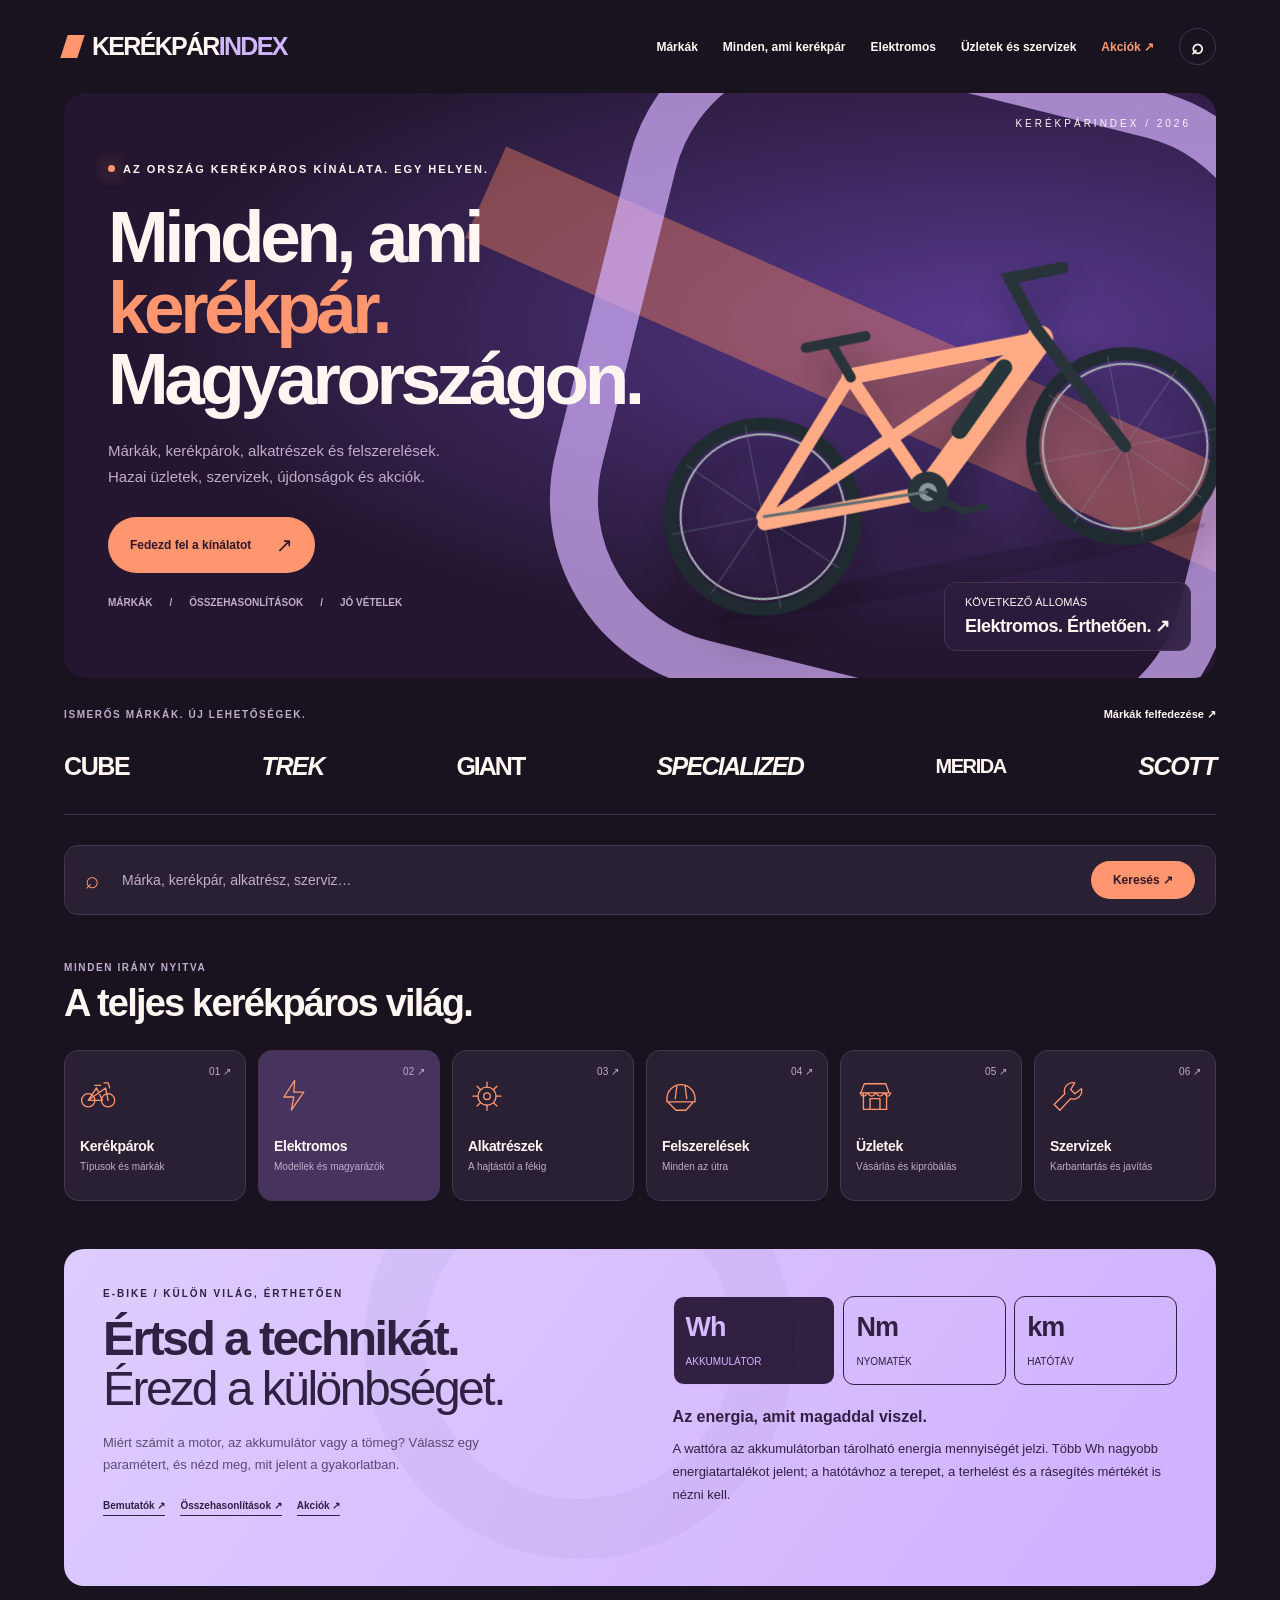
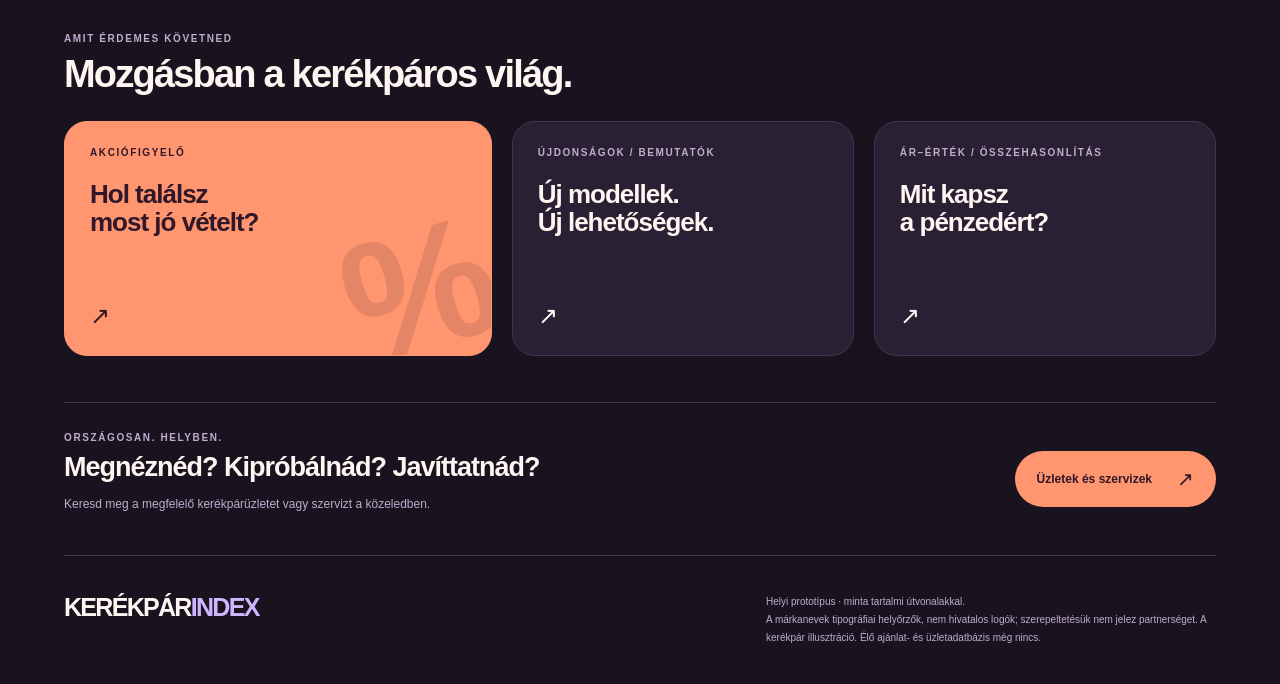
==== index.html @ 32356518 "Initial KERÉKPÁRINDEX C · ORBIT static site for Vercel deploy. Includes homepage integration, ORBIT " ====
<!doctype html>
<html lang="hu">
  <head>
    <meta charset="utf-8" />
    <meta name="viewport" content="width=device-width,initial-scale=1" />
    <meta name="robots" content="noindex,nofollow" />
    <title>KERÉKPÁRINDEX</title>
    <link rel="stylesheet" href="css/main.css" />
  </head>
  <body>
    <div class="wrap">
      <header class="head">
        <a class="logo" href="#"><i></i>KERÉKPÁR<span>INDEX</span></a>
        <div class="nav-scroll">
          <nav aria-label="Fő navigáció">
            <a href="#markak">Márkák</a>
            <a href="#felfedezes">Minden, ami kerékpár</a>
            <a href="#elektromos">Elektromos</a>
            <a href="#helyek">Üzletek és szervizek</a>
            <a class="nav-deal" href="#aktualis">Akciók ↗</a>
            <button
              class="search-icon"
              type="button"
              aria-label="Keresőhöz ugrás"
            >
              ⌕
            </button>
          </nav>
        </div>
      </header>

      <main>
        <section class="hero">
          <div class="hero-content">
            <div class="overline">
              <span class="dot"></span>Az ország kerékpáros kínálata. Egy helyen.
            </div>
            <h1>
              Minden, ami<br /><span>kerékpár.</span><br />Magyarországon.
            </h1>
            <p>
              Márkák, kerékpárok, alkatrészek és felszerelések.<br />
              Hazai üzletek, szervizek, újdonságok és akciók.
            </p>
            <a class="cta" href="#felfedezes">Fedezd fel a kínálatot <b>↗</b></a>
            <div class="hero-bottom">
              <span>MÁRKÁK</span><span> / </span><span>ÖSSZEHASONLÍTÁSOK</span
              ><span> / </span><span>JÓ VÉTELEK</span>
            </div>
          </div>
          <div class="hero-art">
            <svg
              viewBox="0 0 680 370"
              role="img"
              aria-label="Elektromos kerékpár illusztráció"
            >
              <ellipse
                cx="338"
                cy="329"
                rx="245"
                ry="13"
                fill="#000"
                opacity=".13"
              />
              <g fill="none" stroke="#202b31">
                <circle cx="157" cy="238" r="91" stroke-width="13" />
                <circle cx="520" cy="238" r="91" stroke-width="13" />
                <circle
                  cx="157"
                  cy="238"
                  r="81"
                  stroke="#a6b1b3"
                  stroke-width="2"
                />
                <circle
                  cx="520"
                  cy="238"
                  r="81"
                  stroke="#a6b1b3"
                  stroke-width="2"
                />
              </g>
              <g stroke="#809194" opacity=".4" stroke-width="1">
                <path d="M66 238h182M157 147v182M93 174l128 128M93 302l128-128M429 238h182M520 147v182M456 174l128 128M456 302l128-128" />
              </g>
              <g
                fill="none"
                stroke="#ffab86"
                stroke-linejoin="round"
                stroke-linecap="round"
              >
                <path
                  d="M157 238l110-119 54 126H157l301-127-137 127"
                  stroke-width="13"
                />
                <path d="M267 119h191" stroke-width="16" />
                <path d="M458 118l-137 127" stroke-width="26" />
              </g>
              <path
                d="M520 238l-63-129-17-55h53"
                stroke="#283439"
                stroke-width="12"
                fill="none"
                stroke-linecap="round"
              />
              <path
                d="M268 120l-13-37m-25 0h60"
                stroke="#283439"
                stroke-width="10"
                stroke-linecap="round"
              />
              <circle cx="321" cy="245" r="20" fill="#283439" />
              <circle cx="321" cy="245" r="9" fill="#8b999a" />
              <path
                d="M321 245l30 25h22"
                stroke="#283439"
                stroke-width="7"
                fill="none"
                stroke-linecap="round"
              />
              <path
                d="M363 192l55-53"
                stroke="#26363a"
                stroke-width="16"
                stroke-linecap="round"
              />
              <path
                d="M157 238l164 7"
                stroke="#626e71"
                stroke-width="3"
              />
            </svg>
          </div>
          <div class="side-type">KERÉKPÁRINDEX / 2026</div>
          <a class="float-label" href="#elektromos"
            >KÖVETKEZŐ ÁLLOMÁS<b>Elektromos. Érthetően. ↗</b></a
          >
        </section>

        <section class="brands" id="markak">
          <div class="row-heading">
            <span class="eyebrow">Ismerős márkák. Új lehetőségek.</span>
            <button class="text-link" type="button" id="all-brands">
              Márkák felfedezése ↗
            </button>
          </div>
          <div class="brand-list">
            <button class="brand" type="button" data-brand="CUBE">CUBE</button>
            <button class="brand" type="button" data-brand="TREK">TREK</button>
            <button class="brand" type="button" data-brand="GIANT">GIANT</button>
            <button class="brand" type="button" data-brand="SPECIALIZED">
              SPECIALIZED
            </button>
            <button class="brand" type="button" data-brand="MERIDA">
              MERIDA
            </button>
            <button class="brand" type="button" data-brand="SCOTT">SCOTT</button>
          </div>
        </section>

        <form class="search" id="search" role="search">
          <span aria-hidden="true">⌕</span>
          <input
            type="search"
            id="query"
            aria-label="Márka vagy kategória keresése"
            placeholder="Márka, kerékpár, alkatrész, szerviz…"
          />
          <button type="submit">Keresés ↗</button>
        </form>
        <p class="empty" id="search-message" role="status" hidden></p>

        <section class="section" id="felfedezes">
          <div class="eyebrow">Minden irány nyitva</div>
          <h2>A teljes kerékpáros világ.</h2>
          <div class="categories">
            <button
              class="category"
              type="button"
              data-category="Kerékpárok"
            >
              <span class="num">01 ↗</span>
              <svg viewBox="0 0 46 46" aria-hidden="true">
                <circle cx="10" cy="27" r="8" />
                <circle cx="34" cy="27" r="8" />
                <path
                  d="M10 27l10-15 7 15H10l21-15 3 15M18 9h7m4-3h5l2 6"
                />
              </svg>
              <strong>Kerékpárok</strong>
              <small>Típusok és márkák</small>
            </button>
            <button
              class="category"
              type="button"
              data-category="Elektromos"
              data-scroll-to="elektromos"
            >
              <span class="num">02 ↗</span>
              <svg viewBox="0 0 46 46" aria-hidden="true">
                <path d="M25 3L12 23h12l-3 16 15-22H24z" />
              </svg>
              <strong>Elektromos</strong>
              <small>Modellek és magyarázók</small>
            </button>
            <button
              class="category"
              type="button"
              data-category="Alkatrészek"
            >
              <span class="num">03 ↗</span>
              <svg viewBox="0 0 46 46" aria-hidden="true">
                <circle cx="23" cy="22" r="11" />
                <circle cx="23" cy="22" r="4" />
                <path
                  d="M23 5v6m0 22v6M6 22h6m22 0h6M11 10l4 4m16 16 4 4M11 34l4-4m16-16 4-4"
                />
              </svg>
              <strong>Alkatrészek</strong>
              <small>A hajtástól a fékig</small>
            </button>
            <button
              class="category"
              type="button"
              data-category="Felszerelések"
            >
              <span class="num">04 ↗</span>
              <svg viewBox="0 0 46 46" aria-hidden="true">
                <path
                  d="M6 25a17 17 0 0 1 34 0v4H6zm12-15-2 15m12-15 2 15M8 30l9 9h12l8-9"
                />
              </svg>
              <strong>Felszerelések</strong>
              <small>Minden az útra</small>
            </button>
            <button class="category" type="button" data-category="Üzletek">
              <span class="num">05 ↗</span>
              <svg viewBox="0 0 46 46" aria-hidden="true">
                <path
                  d="M6 18h34l-4-11H10zM9 18v20h28V18M17 38V25h12v13M5 18q4 8 9 0 5 8 10 0 5 8 10 0 5 8 8 0"
                />
              </svg>
              <strong>Üzletek</strong>
              <small>Vásárlás és kipróbálás</small>
            </button>
            <button class="category" type="button" data-category="Szervizek">
              <span class="num">06 ↗</span>
              <svg viewBox="0 0 46 46" aria-hidden="true">
                <path
                  d="M30 6a10 10 0 0 0-12 13L5 32l7 7 13-14A10 10 0 0 0 38 13l-8 6-5-5z"
                />
              </svg>
              <strong>Szervizek</strong>
              <small>Karbantartás és javítás</small>
            </button>
          </div>
        </section>

        <section class="electric" id="elektromos">
          <div>
            <div class="overline">E-bike / külön világ, érthetően</div>
            <h2>Értsd a technikát.<br /><span>Érezd a különbséget.</span></h2>
            <p>
              Miért számít a motor, az akkumulátor vagy a tömeg? Válassz egy
              paramétert, és nézd meg, mit jelent a gyakorlatban.
            </p>
            <div class="chips">
              <button type="button" data-editorial="E-bike-bemutatók">
                Bemutatók ↗
              </button>
              <button type="button" data-editorial="E-bike-összehasonlítások">
                Összehasonlítások ↗
              </button>
              <button type="button" data-editorial="Elektromoskerékpár-akciók">
                Akciók ↗
              </button>
            </div>
          </div>
          <div>
            <div
              class="metric-tabs"
              role="tablist"
              aria-label="E-bike paraméterek"
            >
              <button
                class="active"
                type="button"
                role="tab"
                id="metric-tab-wh"
                aria-selected="true"
                aria-controls="explanation"
                tabindex="0"
                data-metric="wh"
              >
                <b>Wh</b><span>AKKUMULÁTOR</span>
              </button>
              <button
                type="button"
                role="tab"
                id="metric-tab-nm"
                aria-selected="false"
                aria-controls="explanation"
                tabindex="-1"
                data-metric="nm"
              >
                <b>Nm</b><span>NYOMATÉK</span>
              </button>
              <button
                type="button"
                role="tab"
                id="metric-tab-km"
                aria-selected="false"
                aria-controls="explanation"
                tabindex="-1"
                data-metric="km"
              >
                <b>km</b><span>HATÓTÁV</span>
              </button>
            </div>
            <div
              class="explanation"
              id="explanation"
              role="tabpanel"
              aria-labelledby="metric-tab-wh"
              tabindex="0"
              aria-live="polite"
            >
              <strong>Az energia, amit magaddal viszel.</strong>A wattóra az
              akkumulátorban tárolható energia mennyiségét jelzi. Több Wh nagyobb
              energiatartalékot jelent; a hatótávhoz a terepet, a terhelést és a
              rásegítés mértékét is nézni kell.
            </div>
          </div>
        </section>

        <section class="section" id="aktualis">
          <div class="row-heading">
            <div>
              <div class="eyebrow">Amit érdemes követned</div>
              <h2>Mozgásban a kerékpáros világ.</h2>
            </div>
          </div>
          <div class="editorial">
            <button
              class="story accent"
              type="button"
              data-editorial="Akciók és jó vételek"
            >
              <span class="eyebrow">Akciófigyelő</span>
              <h3>Hol találsz<br />most jó vételt?</h3>
              <span class="arrow">↗</span>
            </button>
            <button
              class="story"
              type="button"
              data-editorial="Újdonságok és bemutatók"
            >
              <span class="eyebrow">Újdonságok / bemutatók</span>
              <h3>Új modellek.<br />Új lehetőségek.</h3>
              <span class="arrow">↗</span>
            </button>
            <button
              class="story"
              type="button"
              data-editorial="Ár–érték összehasonlítások"
            >
              <span class="eyebrow">Ár–érték / összehasonlítás</span>
              <h3>Mit kapsz<br />a pénzedért?</h3>
              <span class="arrow">↗</span>
            </button>
          </div>
        </section>

        <section class="service" id="helyek">
          <div>
            <div class="eyebrow">Országosan. Helyben.</div>
            <h2>Megnéznéd? Kipróbálnád? Javíttatnád?</h2>
            <p>
              Keresd meg a megfelelő kerékpárüzletet vagy szervizt a közeledben.
            </p>
          </div>
          <button class="cta" type="button" id="local">
            Üzletek és szervizek <b>↗</b>
          </button>
        </section>
      </main>

      <footer>
        <a class="logo" href="#">KERÉKPÁR<span>INDEX</span></a>
        <p>
          Helyi prototípus · minta tartalmi útvonalakkal.<br />
          A márkanevek tipográfiai helyőrzők, nem hivatalos logók; szerepeltetésük
          nem jelez partnerséget. A kerékpár illusztráció. Élő ajánlat- és
          üzletadatbázis még nincs.
        </p>
      </footer>
    </div>

    <dialog id="dialog" aria-labelledby="dialog-title">
      <button class="close" type="button" aria-label="Bezárás">×</button>
      <h2 id="dialog-title"></h2>
      <div id="dialog-content"></div>
      <button class="cta" type="button" id="dialog-ok">
        Vissza a felfedezéshez ↗
      </button>
    </dialog>

    <script src="data/sample.js"></script>
    <script src="js/main.js"></script>
  </body>
</html>
---- css/main.css ----
:root {
  --bg: #191320;
  --ink: #fff5f1;
  --accent: #ff966f;
  --on: #301729;
  --muted: #c0accb;
  --line: #46344f;
  --surface: #2a2034;
  --hero: #2b1b3c;
  --float: #2c1c3ddb;
  --hover: #44314f;
  --e-bg: #d6b9ff;
  --e-ink: #302042;
  --logo-accent: #cfb7ff;
  --hero-ring: #d6b3ff;
  --hero-slash: #ff885e;
}

* {
  box-sizing: border-box;
}

html {
  scroll-behavior: smooth;
  scroll-padding-top: 30px;
}

body {
  margin: 0;
  font-family: Arial, Helvetica, sans-serif;
  background: var(--bg);
  color: var(--ink);
  -webkit-font-smoothing: antialiased;
}

button,
input {
  font: inherit;
}

a {
  color: inherit;
  text-decoration: none;
}

button {
  cursor: pointer;
  color: inherit;
}

a,
button,
input {
  outline-offset: 5px;
}

.wrap {
  max-width: 1440px;
  margin: auto;
  padding: 0 5vw;
}

.head {
  height: 93px;
  display: flex;
  justify-content: space-between;
  align-items: center;
  gap: 30px;
}

/* Desktop: a wrapper csak csoportosít; a fade/scroll hint csak mobilon aktív */
.nav-scroll {
  min-width: 0;
}

.logo {
  font-size: 25px;
  letter-spacing: -1.7px;
  font-weight: 900;
  white-space: nowrap;
}

.logo span {
  color: var(--logo-accent);
}

.logo i {
  display: inline-block;
  background: var(--accent);
  width: 17px;
  height: 23px;
  transform: skew(-18deg);
  margin-right: 11px;
  vertical-align: -3px;
}

nav {
  display: flex;
  align-items: center;
  gap: 25px;
  font-size: 12px;
  font-weight: 700;
}

.nav-deal {
  color: var(--accent);
}

.search-icon {
  border: 1px solid var(--line);
  border-radius: 50%;
  background: transparent;
  width: 37px;
  height: 37px;
  font-size: 21px;
}

.hero {
  position: relative;
  isolation: isolate;
  overflow: hidden;
  min-height: 585px;
  display: flex;
  align-items: center;
  border-radius: 22px;
  background: radial-gradient(ellipse at 80% 40%, #57398e, #241630 65%);
  padding: 50px 44px;
}

.hero-content {
  position: relative;
  z-index: 3;
  width: 59%;
  pointer-events: none;
}

.hero-content a {
  pointer-events: auto;
}

.overline {
  font-size: 11px;
  font-weight: 800;
  text-transform: uppercase;
  letter-spacing: 2px;
  display: flex;
  align-items: center;
  gap: 8px;
}

.dot {
  width: 7px;
  height: 7px;
  border-radius: 50%;
  background: var(--accent);
  box-shadow: 0 0 18px var(--accent);
}

h1 {
  font-size: clamp(50px, 5.7vw, 83px);
  line-height: 0.98;
  letter-spacing: -4.5px;
  margin: 26px 0 23px;
  font-weight: 900;
}

h1 span {
  color: var(--accent);
}

.hero p {
  max-width: 440px;
  font-size: 15px;
  line-height: 1.75;
  color: var(--muted);
  margin-bottom: 27px;
}

.cta {
  display: inline-flex;
  align-items: center;
  gap: 25px;
  background: var(--accent);
  color: var(--on);
  padding: 16px 22px;
  border-radius: 40px;
  font-weight: 800;
  font-size: 12px;
  border: 0;
}

.cta b {
  font-size: 20px;
  font-weight: 400;
}

.hero-art {
  position: absolute;
  right: -5%;
  top: 3%;
  width: 60%;
  height: 95%;
  display: flex;
  align-items: center;
  justify-content: center;
  z-index: 1;
  transform: rotate(-11deg);
}

.hero-art:before {
  content: "";
  position: absolute;
  width: 86%;
  aspect-ratio: 1;
  border: 48px solid var(--hero-ring);
  border-radius: 28%;
  opacity: 0.7;
  transform: rotate(25deg);
}

.hero-art:after {
  content: "";
  position: absolute;
  width: 140%;
  height: 100px;
  background: var(--hero-slash);
  opacity: 0.4;
  transform: rotate(35deg);
  z-index: -1;
}

.hero-art svg {
  width: 100%;
  position: relative;
  z-index: 2;
  filter: drop-shadow(0 24px 18px #0005);
  transform: translateY(40px);
}

.float-label {
  position: absolute;
  right: 25px;
  bottom: 27px;
  background: var(--float);
  color: var(--ink);
  border: 1px solid var(--line);
  border-radius: 12px;
  padding: 13px 20px;
  z-index: 4;
  font-size: 11px;
  backdrop-filter: blur(20px);
}

.float-label b {
  display: block;
  font-size: 18px;
  letter-spacing: -0.5px;
  margin-top: 7px;
}

.side-type {
  position: absolute;
  right: 25px;
  top: 25px;
  z-index: 2;
  letter-spacing: 3px;
  font-size: 10px;
}

.hero-bottom {
  margin-top: 24px;
  display: flex;
  gap: 17px;
  flex-wrap: wrap;
  font-size: 10px;
  font-weight: 700;
  color: var(--muted);
}

.brands {
  padding: 30px 0 27px;
  border-bottom: 1px solid var(--line);
}

.row-heading {
  display: flex;
  justify-content: space-between;
  align-items: center;
  gap: 20px;
}

.eyebrow {
  font-size: 10px;
  font-weight: 800;
  letter-spacing: 1.6px;
  color: var(--muted);
  text-transform: uppercase;
}

.text-link {
  background: none;
  border: 0;
  padding: 0;
  color: var(--ink);
  font-size: 11px;
  font-weight: 700;
}

.brand-list {
  display: flex;
  justify-content: space-between;
  align-items: center;
  gap: 20px;
  margin-top: 25px;
}

.brand {
  border: 0;
  background: transparent;
  color: var(--ink);
  font-size: 25px;
  font-weight: 900;
  letter-spacing: -1.4px;
  padding: 6px 0;
  transition: transform 0.2s, color 0.2s;
}

.brand:hover {
  color: var(--accent);
  transform: translateY(-4px);
}

.brand:nth-child(2) {
  font-style: italic;
}

.brand:nth-child(3) {
  letter-spacing: -2px;
}

.brand:nth-child(4) {
  font-style: italic;
  letter-spacing: -1.7px;
}

.brand:nth-child(5) {
  font-size: 20px;
}

.brand:nth-child(6) {
  font-style: italic;
}

.search {
  display: flex;
  align-items: center;
  gap: 15px;
  padding: 15px 20px;
  background: var(--surface);
  border: 1px solid var(--line);
  border-radius: 14px;
  margin-top: 30px;
}

.search input {
  flex: 1;
  min-width: 0;
  background: none;
  color: var(--ink);
  border: 0;
  font-size: 14px;
  padding: 8px;
}

.search input::placeholder {
  color: var(--muted);
}

.search > span {
  font-size: 24px;
  color: var(--accent);
}

.search button {
  background: var(--accent);
  border: 0;
  border-radius: 30px;
  padding: 12px 22px;
  color: var(--on);
  font-size: 12px;
  font-weight: 800;
}

.section {
  padding: 47px 0 0;
}

.section h2 {
  font-size: 38px;
  letter-spacing: -1.8px;
  margin: 10px 0 25px;
  line-height: 1.1;
}

.categories {
  display: grid;
  grid-template-columns: repeat(6, 1fr);
  gap: 12px;
}

.category {
  background: var(--surface);
  border: 1px solid var(--line);
  border-radius: 14px;
  padding: 21px 15px;
  min-height: 151px;
  position: relative;
  transition: background 0.2s, transform 0.2s;
  text-align: left;
}

.category:hover {
  transform: translateY(-5px);
  background: var(--hover);
}

.category:nth-child(2) {
  background: #46345e;
}

.category .num {
  position: absolute;
  right: 14px;
  top: 15px;
  font-size: 10px;
  color: var(--muted);
}

.category svg {
  width: 38px;
  height: 38px;
  stroke: var(--accent);
  fill: none;
  stroke-width: 1.6;
  stroke-linecap: round;
  stroke-linejoin: round;
  margin-bottom: 18px;
}

.category strong {
  display: block;
  font-size: 14px;
  letter-spacing: -0.3px;
}

.category small {
  display: block;
  color: var(--muted);
  font-size: 10px;
  margin-top: 7px;
}

.electric {
  margin-top: 48px;
  display: grid;
  grid-template-columns: 1.05fr 1fr;
  gap: 40px;
  background: linear-gradient(125deg, #deccff, #cfb0ff);
  color: var(--e-ink);
  padding: 39px;
  border-radius: 20px;
  position: relative;
  overflow: hidden;
}

.electric:before {
  content: "";
  position: absolute;
  width: 310px;
  height: 310px;
  border: 60px solid currentColor;
  opacity: 0.035;
  border-radius: 50%;
  left: 26%;
  top: -120px;
  pointer-events: none;
}

.electric h2 {
  font-size: 48px;
  letter-spacing: -2.5px;
  margin: 15px 0 18px;
  line-height: 1.04;
}

.electric h2 span {
  font-weight: 400;
}

.electric p {
  font-size: 13px;
  line-height: 1.75;
  max-width: 440px;
  opacity: 0.75;
}

.electric .overline {
  font-size: 10px;
}

.metric-tabs {
  display: flex;
  gap: 8px;
  margin-top: 8px;
}

.metric-tabs button {
  flex: 1;
  border: 1px solid currentColor;
  background: transparent;
  border-radius: 11px;
  text-align: left;
  padding: 15px 12px;
  color: inherit;
}

.metric-tabs button.active {
  background: var(--e-ink);
  color: var(--e-bg);
}

.metric-tabs b {
  font-size: 27px;
  display: block;
  margin-bottom: 8px;
  letter-spacing: -1px;
}

.metric-tabs span {
  font-size: 10px;
}

.explanation {
  font-size: 13px;
  line-height: 1.8;
  min-height: 144px;
  margin-top: 18px;
}

.explanation strong {
  display: block;
  margin-bottom: 5px;
  font-size: 16px;
}

.chips {
  display: flex;
  gap: 15px;
  font-size: 10px;
  font-weight: bold;
  flex-wrap: wrap;
  margin-top: 23px;
}

.chips button {
  background: transparent;
  border: 0;
  padding: 0;
  color: inherit;
  border-bottom: 1px solid currentColor;
  padding-bottom: 4px;
}

.editorial {
  display: grid;
  grid-template-columns: 1.25fr 1fr 1fr;
  gap: 20px;
}

.story {
  padding: 25px;
  border: 1px solid var(--line);
  border-radius: 23px;
  background: var(--surface);
  min-height: 235px;
  display: flex;
  flex-direction: column;
  align-items: start;
  position: relative;
  overflow: hidden;
  text-align: left;
  transition: transform 0.2s;
}

.story:hover {
  transform: translateY(-4px);
}

.story h3 {
  font-size: 26px;
  letter-spacing: -1px;
  margin: 22px 0 20px;
  max-width: 255px;
  line-height: 1.1;
}

.story .arrow {
  margin-top: auto;
  font-size: 24px;
}

.story.accent {
  background: var(--accent);
  color: var(--on);
  border-color: var(--accent);
}

.story.accent .eyebrow {
  color: inherit;
}

.story.accent:after {
  content: "%";
  position: absolute;
  font-size: 170px;
  right: -4px;
  bottom: -32px;
  font-weight: 900;
  opacity: 0.13;
  transform: rotate(-16deg);
}

.service {
  margin-top: 46px;
  padding: 29px 0;
  border-top: 1px solid var(--line);
  border-bottom: 1px solid var(--line);
  display: flex;
  align-items: center;
  justify-content: space-between;
  gap: 20px;
}

.service h2 {
  font-size: 27px;
  letter-spacing: -1px;
  margin: 9px 0;
}

.service p {
  font-size: 12px;
  color: var(--muted);
  line-height: 1.6;
}

.service .cta {
  flex-shrink: 0;
}

footer {
  display: flex;
  justify-content: space-between;
  align-items: start;
  padding: 37px 0;
  gap: 25px;
}

footer p {
  font-size: 10px;
  color: var(--muted);
  line-height: 1.8;
  max-width: 450px;
  margin: 0;
}

.empty {
  font-size: 13px;
  color: var(--muted);
  padding: 16px 0;
}

[hidden] {
  display: none !important;
}

dialog {
  width: min(600px, 90vw);
  max-height: 85vh;
  border: 1px solid var(--line);
  border-radius: 20px;
  padding: 32px;
  background: var(--surface);
  color: var(--ink);
}

dialog::backdrop {
  background: #071019cc;
  backdrop-filter: blur(8px);
}

dialog h2 {
  font-size: 32px;
  letter-spacing: -1.2px;
}

dialog p {
  font-size: 14px;
  line-height: 1.8;
  color: var(--muted);
}

dialog .close {
  float: right;
  border: 0;
  background: transparent;
  font-size: 25px;
  color: inherit;
}

.dialog-grid {
  display: flex;
  gap: 10px;
  flex-wrap: wrap;
  margin: 20px 0;
}

.dialog-grid span {
  font-size: 12px;
  border: 1px solid var(--line);
  padding: 12px;
  border-radius: 8px;
}

@media (min-width: 1600px) {
  .wrap {
    padding: 0 65px;
  }
}

@media (max-width: 1100px) {
  nav {
    gap: 16px;
    font-size: 11px;
  }

  .head {
    gap: 15px;
  }

  .logo {
    font-size: 22px;
  }

  .hero {
    padding: 38px 29px;
    min-height: 530px;
  }

  .hero h1 {
    font-size: 61px;
    letter-spacing: -3px;
  }

  .hero p {
    max-width: 345px;
  }

  .brand {
    font-size: 22px;
  }

  .categories {
    grid-template-columns: repeat(3, 1fr);
  }

  .category {
    min-height: 145px;
  }

  .electric {
    gap: 25px;
    padding: 29px;
  }

  .electric h2 {
    font-size: 41px;
  }

  .editorial {
    gap: 12px;
  }

  .story {
    padding: 21px;
  }

  .story h3 {
    font-size: 23px;
  }
}

@media (max-width: 740px) {
  .wrap {
    padding: 0 18px;
  }

  .head {
    height: auto;
    display: block;
    padding: 24px 0 18px;
  }

  .logo {
    font-size: 24px;
  }

  .nav-scroll {
    position: relative;
    margin-top: 23px;
  }

  .nav-scroll::after {
    content: "";
    position: absolute;
    top: 0;
    right: 0;
    bottom: 4px;
    width: 64px;
    background: linear-gradient(
      to right,
      transparent 0%,
      rgba(25, 19, 32, 0.55) 42%,
      var(--bg) 78%,
      var(--bg) 100%
    );
    pointer-events: none;
    z-index: 2;
  }

  .nav-scroll.is-end::after {
    opacity: 0;
  }

  nav {
    margin-top: 0;
    gap: 21px;
    overflow-x: auto;
    overflow-y: hidden;
    white-space: nowrap;
    padding-bottom: 4px;
    font-size: 11px;
    scrollbar-width: thin;
    scrollbar-color: var(--accent) transparent;
    -webkit-overflow-scrolling: touch;
  }

  nav::-webkit-scrollbar {
    height: 3px;
  }

  nav::-webkit-scrollbar-thumb {
    background: var(--accent);
    border-radius: 3px;
  }

  .search-icon {
    display: none;
  }

  .hero {
    display: block;
    padding: 28px 23px;
    min-height: 730px;
    border-radius: 16px;
  }

  .hero-content {
    width: 100%;
    overflow: visible;
  }

  .hero h1 {
    /* Negatív tracking mellett is férjen a „Magyarországon.” — csak mobil */
    font-size: clamp(26px, 7.2vw, 42px);
    letter-spacing: -1.1px;
    margin: 22px 0 17px;
    max-width: 100%;
    overflow: visible;
    padding-inline-end: 0.2em;
    word-break: keep-all;
  }

  /* Extra szűk nézet: a teljes szó a hero tartalomdobozán belül */
  @media (max-width: 390px) {
    .hero h1 {
      font-size: clamp(24px, 6.8vw, 34px);
      letter-spacing: -0.9px;
    }
  }

  .hero p {
    font-size: 13px;
    max-width: 100%;
    line-height: 1.65;
    margin-bottom: 20px;
  }

  .overline {
    font-size: 8px;
    letter-spacing: 1.4px;
  }

  .hero-bottom {
    font-size: 9px;
    gap: 10px;
    margin-top: 18px;
  }

  .hero-art {
    width: 105%;
    height: 320px;
    top: auto;
    bottom: -13px;
    right: -12%;
    transform: rotate(-12deg);
  }

  .hero-art:before {
    width: 63%;
    border-width: 28px;
  }

  .hero-art svg {
    max-height: 300px;
  }

  .float-label {
    bottom: 16px;
    left: 16px;
    right: auto;
    font-size: 9px;
    padding: 10px 13px;
  }

  .float-label b {
    font-size: 14px;
  }

  .side-type {
    display: none;
  }

  .brand-list {
    display: grid;
    grid-template-columns: repeat(3, 1fr);
    gap: 22px 15px;
    margin-top: 25px;
  }

  .brand {
    font-size: 23px;
    text-align: left;
  }

  .brand:nth-child(5) {
    font-size: 18px;
  }

  .brands {
    padding-top: 25px;
  }

  .row-heading {
    gap: 14px;
  }

  .eyebrow {
    font-size: 9px;
  }

  .text-link {
    font-size: 10px;
  }

  .search {
    padding: 9px 12px;
    gap: 7px;
    margin-top: 24px;
  }

  .search input {
    font-size: 12px;
    padding: 9px 0;
  }

  .search > span {
    display: none;
  }

  .search button {
    padding: 11px 15px;
    font-size: 11px;
  }

  .section {
    padding-top: 33px;
  }

  .section h2 {
    font-size: 31px;
    letter-spacing: -1.5px;
  }

  .categories {
    grid-template-columns: repeat(2, 1fr);
    gap: 10px;
  }

  .category {
    padding: 18px 15px;
    min-height: 143px;
  }

  .electric {
    grid-template-columns: 1fr;
    margin-top: 34px;
    padding: 26px 22px;
    gap: 18px;
  }

  .electric h2 {
    font-size: 40px;
  }

  .explanation {
    min-height: 135px;
  }

  .metric-tabs b {
    font-size: 24px;
  }

  .metric-tabs button {
    padding: 13px 10px;
  }

  .editorial {
    grid-template-columns: 1fr;
  }

  .story {
    min-height: 185px;
  }

  .story h3 {
    max-width: 85%;
    font-size: 27px;
  }

  .service {
    display: block;
    margin-top: 32px;
  }

  .service h2 {
    font-size: 26px;
  }

  .service .cta {
    margin-top: 15px;
  }

  footer {
    display: block;
    padding: 29px 0;
  }

  footer p {
    margin-top: 20px;
  }
}

@media (prefers-reduced-motion: reduce) {
  html {
    scroll-behavior: auto;
  }

  * {
    transition: none !important;
  }
}
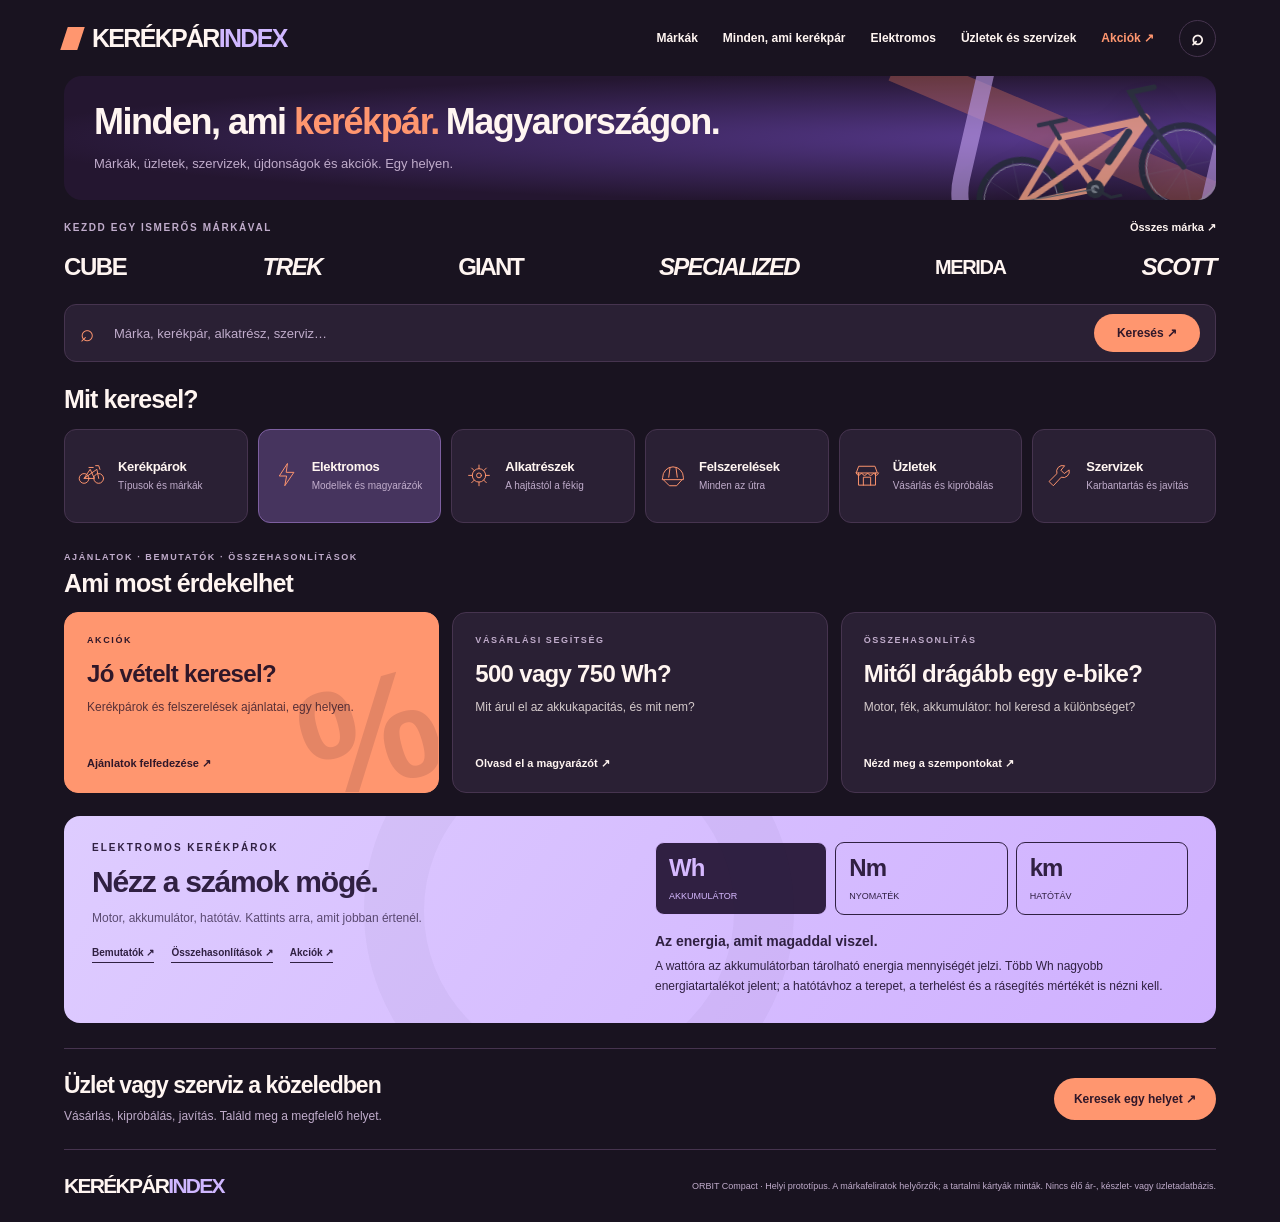
==== commit 9ac5e2d6: "Ship ORBIT Compact as the accepted homepage layout. Replace the large-hero main page with the Compac" ====
--- a/index.html
+++ b/index.html
@@ -7,46 +7,44 @@
     <title>KERÉKPÁRINDEX</title>
     <link rel="stylesheet" href="css/main.css" />
   </head>
-  <body>
+  <body class="v-c">
     <div class="wrap">
       <header class="head">
         <a class="logo" href="#"><i></i>KERÉKPÁR<span>INDEX</span></a>
-        <div class="nav-scroll">
-          <nav aria-label="Fő navigáció">
-            <a href="#markak">Márkák</a>
-            <a href="#felfedezes">Minden, ami kerékpár</a>
-            <a href="#elektromos">Elektromos</a>
-            <a href="#helyek">Üzletek és szervizek</a>
-            <a class="nav-deal" href="#aktualis">Akciók ↗</a>
-            <button
-              class="search-icon"
-              type="button"
-              aria-label="Keresőhöz ugrás"
-            >
-              ⌕
-            </button>
-          </nav>
-        </div>
+        <nav aria-label="Fő navigáció" id="main-nav">
+          <a href="#markak">Márkák</a>
+          <a href="#felfedezes">Minden, ami kerékpár</a>
+          <a href="#elektromos">Elektromos</a>
+          <a href="#helyek">Üzletek és szervizek</a>
+          <a class="nav-deal" href="#aktualis">Akciók ↗</a>
+          <button
+            class="search-icon"
+            type="button"
+            aria-label="Keresőhöz ugrás"
+          >
+            ⌕
+          </button>
+        </nav>
+        <button
+          class="menu-toggle"
+          type="button"
+          aria-controls="main-nav"
+          aria-expanded="false"
+          aria-label="Menü megnyitása"
+        >
+          ☰
+        </button>
       </header>
 
       <main>
         <section class="hero">
           <div class="hero-content">
-            <div class="overline">
-              <span class="dot"></span>Az ország kerékpáros kínálata. Egy helyen.
-            </div>
             <h1>
-              Minden, ami<br /><span>kerékpár.</span><br />Magyarországon.
+              Minden, ami <span>kerékpár.</span><br />Magyarországon.
             </h1>
             <p>
-              Márkák, kerékpárok, alkatrészek és felszerelések.<br />
-              Hazai üzletek, szervizek, újdonságok és akciók.
+              Márkák, üzletek, szervizek, újdonságok és akciók. Egy helyen.
             </p>
-            <a class="cta" href="#felfedezes">Fedezd fel a kínálatot <b>↗</b></a>
-            <div class="hero-bottom">
-              <span>MÁRKÁK</span><span> / </span><span>ÖSSZEHASONLÍTÁSOK</span
-              ><span> / </span><span>JÓ VÉTELEK</span>
-            </div>
           </div>
           <div class="hero-art">
             <svg
@@ -81,7 +79,9 @@
                 />
               </g>
               <g stroke="#809194" opacity=".4" stroke-width="1">
-                <path d="M66 238h182M157 147v182M93 174l128 128M93 302l128-128M429 238h182M520 147v182M456 174l128 128M456 302l128-128" />
+                <path
+                  d="M66 238h182M157 147v182M93 174l128 128M93 302l128-128M429 238h182M520 147v182M456 174l128 128M456 302l128-128"
+                />
               </g>
               <g
                 fill="none"
@@ -124,24 +124,16 @@
                 stroke-width="16"
                 stroke-linecap="round"
               />
-              <path
-                d="M157 238l164 7"
-                stroke="#626e71"
-                stroke-width="3"
-              />
+              <path d="M157 238l164 7" stroke="#626e71" stroke-width="3" />
             </svg>
           </div>
-          <div class="side-type">KERÉKPÁRINDEX / 2026</div>
-          <a class="float-label" href="#elektromos"
-            >KÖVETKEZŐ ÁLLOMÁS<b>Elektromos. Érthetően. ↗</b></a
-          >
         </section>
 
         <section class="brands" id="markak">
           <div class="row-heading">
-            <span class="eyebrow">Ismerős márkák. Új lehetőségek.</span>
+            <span class="eyebrow">Kezdd egy ismerős márkával</span>
             <button class="text-link" type="button" id="all-brands">
-              Márkák felfedezése ↗
+              Összes márka ↗
             </button>
           </div>
           <div class="brand-list">
@@ -171,15 +163,9 @@
         <p class="empty" id="search-message" role="status" hidden></p>
 
         <section class="section" id="felfedezes">
-          <div class="eyebrow">Minden irány nyitva</div>
-          <h2>A teljes kerékpáros világ.</h2>
+          <h2>Mit keresel?</h2>
           <div class="categories">
-            <button
-              class="category"
-              type="button"
-              data-category="Kerékpárok"
-            >
-              <span class="num">01 ↗</span>
+            <button class="category" type="button" data-category="Kerékpárok">
               <svg viewBox="0 0 46 46" aria-hidden="true">
                 <circle cx="10" cy="27" r="8" />
                 <circle cx="34" cy="27" r="8" />
@@ -196,19 +182,13 @@
               data-category="Elektromos"
               data-scroll-to="elektromos"
             >
-              <span class="num">02 ↗</span>
               <svg viewBox="0 0 46 46" aria-hidden="true">
                 <path d="M25 3L12 23h12l-3 16 15-22H24z" />
               </svg>
               <strong>Elektromos</strong>
               <small>Modellek és magyarázók</small>
             </button>
-            <button
-              class="category"
-              type="button"
-              data-category="Alkatrészek"
-            >
-              <span class="num">03 ↗</span>
+            <button class="category" type="button" data-category="Alkatrészek">
               <svg viewBox="0 0 46 46" aria-hidden="true">
                 <circle cx="23" cy="22" r="11" />
                 <circle cx="23" cy="22" r="4" />
@@ -224,7 +204,6 @@
               type="button"
               data-category="Felszerelések"
             >
-              <span class="num">04 ↗</span>
               <svg viewBox="0 0 46 46" aria-hidden="true">
                 <path
                   d="M6 25a17 17 0 0 1 34 0v4H6zm12-15-2 15m12-15 2 15M8 30l9 9h12l8-9"
@@ -234,7 +213,6 @@
               <small>Minden az útra</small>
             </button>
             <button class="category" type="button" data-category="Üzletek">
-              <span class="num">05 ↗</span>
               <svg viewBox="0 0 46 46" aria-hidden="true">
                 <path
                   d="M6 18h34l-4-11H10zM9 18v20h28V18M17 38V25h12v13M5 18q4 8 9 0 5 8 10 0 5 8 10 0 5 8 8 0"
@@ -244,7 +222,6 @@
               <small>Vásárlás és kipróbálás</small>
             </button>
             <button class="category" type="button" data-category="Szervizek">
-              <span class="num">06 ↗</span>
               <svg viewBox="0 0 46 46" aria-hidden="true">
                 <path
                   d="M30 6a10 10 0 0 0-12 13L5 32l7 7 13-14A10 10 0 0 0 38 13l-8 6-5-5z"
@@ -256,13 +233,53 @@
           </div>
         </section>
 
+        <section class="section" id="aktualis">
+          <div class="row-heading">
+            <div>
+              <div class="eyebrow">Ajánlatok · bemutatók · összehasonlítások</div>
+              <h2>Ami most érdekelhet</h2>
+            </div>
+          </div>
+          <div class="editorial">
+            <button
+              class="story accent"
+              type="button"
+              data-editorial="Jó vételt keresel?"
+            >
+              <span class="eyebrow">AKCIÓK</span>
+              <h3>Jó vételt keresel?</h3>
+              <p>Kerékpárok és felszerelések ajánlatai, egy helyen.</p>
+              <span class="arrow">Ajánlatok felfedezése ↗</span>
+            </button>
+            <button
+              class="story"
+              type="button"
+              data-editorial="500 vagy 750 Wh?"
+            >
+              <span class="eyebrow">VÁSÁRLÁSI SEGÍTSÉG</span>
+              <h3>500 vagy 750 Wh?</h3>
+              <p>Mit árul el az akkukapacitás, és mit nem?</p>
+              <span class="arrow">Olvasd el a magyarázót ↗</span>
+            </button>
+            <button
+              class="story"
+              type="button"
+              data-editorial="Mitől drágább egy e-bike?"
+            >
+              <span class="eyebrow">ÖSSZEHASONLÍTÁS</span>
+              <h3>Mitől drágább egy e-bike?</h3>
+              <p>Motor, fék, akkumulátor: hol keresd a különbséget?</p>
+              <span class="arrow">Nézd meg a szempontokat ↗</span>
+            </button>
+          </div>
+        </section>
+
         <section class="electric" id="elektromos">
           <div>
-            <div class="overline">E-bike / külön világ, érthetően</div>
-            <h2>Értsd a technikát.<br /><span>Érezd a különbséget.</span></h2>
+            <div class="overline">ELEKTROMOS KERÉKPÁROK</div>
+            <h2>Nézz a számok mögé.</h2>
             <p>
-              Miért számít a motor, az akkumulátor vagy a tömeg? Válassz egy
-              paramétert, és nézd meg, mit jelent a gyakorlatban.
+              Motor, akkumulátor, hatótáv. Kattints arra, amit jobban értenél.
             </p>
             <div class="chips">
               <button type="button" data-editorial="E-bike-bemutatók">
@@ -333,54 +350,15 @@
           </div>
         </section>
 
-        <section class="section" id="aktualis">
-          <div class="row-heading">
-            <div>
-              <div class="eyebrow">Amit érdemes követned</div>
-              <h2>Mozgásban a kerékpáros világ.</h2>
-            </div>
-          </div>
-          <div class="editorial">
-            <button
-              class="story accent"
-              type="button"
-              data-editorial="Akciók és jó vételek"
-            >
-              <span class="eyebrow">Akciófigyelő</span>
-              <h3>Hol találsz<br />most jó vételt?</h3>
-              <span class="arrow">↗</span>
-            </button>
-            <button
-              class="story"
-              type="button"
-              data-editorial="Újdonságok és bemutatók"
-            >
-              <span class="eyebrow">Újdonságok / bemutatók</span>
-              <h3>Új modellek.<br />Új lehetőségek.</h3>
-              <span class="arrow">↗</span>
-            </button>
-            <button
-              class="story"
-              type="button"
-              data-editorial="Ár–érték összehasonlítások"
-            >
-              <span class="eyebrow">Ár–érték / összehasonlítás</span>
-              <h3>Mit kapsz<br />a pénzedért?</h3>
-              <span class="arrow">↗</span>
-            </button>
-          </div>
-        </section>
-
         <section class="service" id="helyek">
           <div>
-            <div class="eyebrow">Országosan. Helyben.</div>
-            <h2>Megnéznéd? Kipróbálnád? Javíttatnád?</h2>
+            <h2>Üzlet vagy szerviz a közeledben</h2>
             <p>
-              Keresd meg a megfelelő kerékpárüzletet vagy szervizt a közeledben.
+              Vásárlás, kipróbálás, javítás. Találd meg a megfelelő helyet.
             </p>
           </div>
           <button class="cta" type="button" id="local">
-            Üzletek és szervizek <b>↗</b>
+            Keresek egy helyet ↗
           </button>
         </section>
       </main>
@@ -388,10 +366,8 @@
       <footer>
         <a class="logo" href="#">KERÉKPÁR<span>INDEX</span></a>
         <p>
-          Helyi prototípus · minta tartalmi útvonalakkal.<br />
-          A márkanevek tipográfiai helyőrzők, nem hivatalos logók; szerepeltetésük
-          nem jelez partnerséget. A kerékpár illusztráció. Élő ajánlat- és
-          üzletadatbázis még nincs.
+          ORBIT Compact · Helyi prototípus. A márkafeliratok helyőrzők; a
+          tartalmi kártyák minták. Nincs élő ár-, készlet- vagy üzletadatbázis.
         </p>
       </footer>
     </div>
--- a/css/main.css
+++ b/css/main.css
@@ -1,1091 +1,10 @@
-:root {
-  --bg: #191320;
-  --ink: #fff5f1;
-  --accent: #ff966f;
-  --on: #301729;
-  --muted: #c0accb;
-  --line: #46344f;
-  --surface: #2a2034;
-  --hero: #2b1b3c;
-  --float: #2c1c3ddb;
-  --hover: #44314f;
-  --e-bg: #d6b9ff;
-  --e-ink: #302042;
-  --logo-accent: #cfb7ff;
-  --hero-ring: #d6b3ff;
-  --hero-slash: #ff885e;
-}
-
-* {
-  box-sizing: border-box;
-}
-
-html {
-  scroll-behavior: smooth;
-  scroll-padding-top: 30px;
-}
-
-body {
-  margin: 0;
-  font-family: Arial, Helvetica, sans-serif;
-  background: var(--bg);
-  color: var(--ink);
-  -webkit-font-smoothing: antialiased;
-}
-
-button,
-input {
-  font: inherit;
-}
-
-a {
-  color: inherit;
-  text-decoration: none;
-}
-
-button {
-  cursor: pointer;
-  color: inherit;
-}
-
-a,
-button,
-input {
-  outline-offset: 5px;
-}
-
-.wrap {
-  max-width: 1440px;
-  margin: auto;
-  padding: 0 5vw;
-}
-
-.head {
-  height: 93px;
-  display: flex;
-  justify-content: space-between;
-  align-items: center;
-  gap: 30px;
-}
-
-/* Desktop: a wrapper csak csoportosít; a fade/scroll hint csak mobilon aktív */
-.nav-scroll {
-  min-width: 0;
-}
-
-.logo {
-  font-size: 25px;
-  letter-spacing: -1.7px;
-  font-weight: 900;
-  white-space: nowrap;
-}
-
-.logo span {
-  color: var(--logo-accent);
-}
-
-.logo i {
-  display: inline-block;
-  background: var(--accent);
-  width: 17px;
-  height: 23px;
-  transform: skew(-18deg);
-  margin-right: 11px;
-  vertical-align: -3px;
-}
-
-nav {
-  display: flex;
-  align-items: center;
-  gap: 25px;
-  font-size: 12px;
-  font-weight: 700;
-}
-
-.nav-deal {
-  color: var(--accent);
-}
-
-.search-icon {
-  border: 1px solid var(--line);
-  border-radius: 50%;
-  background: transparent;
-  width: 37px;
-  height: 37px;
-  font-size: 21px;
-}
-
-.hero {
-  position: relative;
-  isolation: isolate;
-  overflow: hidden;
-  min-height: 585px;
-  display: flex;
-  align-items: center;
-  border-radius: 22px;
-  background: radial-gradient(ellipse at 80% 40%, #57398e, #241630 65%);
-  padding: 50px 44px;
-}
-
-.hero-content {
-  position: relative;
-  z-index: 3;
-  width: 59%;
-  pointer-events: none;
-}
-
-.hero-content a {
-  pointer-events: auto;
-}
-
-.overline {
-  font-size: 11px;
-  font-weight: 800;
-  text-transform: uppercase;
-  letter-spacing: 2px;
-  display: flex;
-  align-items: center;
-  gap: 8px;
-}
-
-.dot {
-  width: 7px;
-  height: 7px;
-  border-radius: 50%;
-  background: var(--accent);
-  box-shadow: 0 0 18px var(--accent);
-}
-
-h1 {
-  font-size: clamp(50px, 5.7vw, 83px);
-  line-height: 0.98;
-  letter-spacing: -4.5px;
-  margin: 26px 0 23px;
-  font-weight: 900;
-}
-
-h1 span {
-  color: var(--accent);
-}
-
-.hero p {
-  max-width: 440px;
-  font-size: 15px;
-  line-height: 1.75;
-  color: var(--muted);
-  margin-bottom: 27px;
-}
-
-.cta {
-  display: inline-flex;
-  align-items: center;
-  gap: 25px;
-  background: var(--accent);
-  color: var(--on);
-  padding: 16px 22px;
-  border-radius: 40px;
-  font-weight: 800;
-  font-size: 12px;
-  border: 0;
-}
-
-.cta b {
-  font-size: 20px;
-  font-weight: 400;
-}
-
-.hero-art {
-  position: absolute;
-  right: -5%;
-  top: 3%;
-  width: 60%;
-  height: 95%;
-  display: flex;
-  align-items: center;
-  justify-content: center;
-  z-index: 1;
-  transform: rotate(-11deg);
-}
-
-.hero-art:before {
-  content: "";
-  position: absolute;
-  width: 86%;
-  aspect-ratio: 1;
-  border: 48px solid var(--hero-ring);
-  border-radius: 28%;
-  opacity: 0.7;
-  transform: rotate(25deg);
-}
-
-.hero-art:after {
-  content: "";
-  position: absolute;
-  width: 140%;
-  height: 100px;
-  background: var(--hero-slash);
-  opacity: 0.4;
-  transform: rotate(35deg);
-  z-index: -1;
-}
-
-.hero-art svg {
-  width: 100%;
-  position: relative;
-  z-index: 2;
-  filter: drop-shadow(0 24px 18px #0005);
-  transform: translateY(40px);
-}
-
-.float-label {
-  position: absolute;
-  right: 25px;
-  bottom: 27px;
-  background: var(--float);
-  color: var(--ink);
-  border: 1px solid var(--line);
-  border-radius: 12px;
-  padding: 13px 20px;
-  z-index: 4;
-  font-size: 11px;
-  backdrop-filter: blur(20px);
-}
-
-.float-label b {
-  display: block;
-  font-size: 18px;
-  letter-spacing: -0.5px;
-  margin-top: 7px;
-}
-
-.side-type {
-  position: absolute;
-  right: 25px;
-  top: 25px;
-  z-index: 2;
-  letter-spacing: 3px;
-  font-size: 10px;
-}
-
-.hero-bottom {
-  margin-top: 24px;
-  display: flex;
-  gap: 17px;
-  flex-wrap: wrap;
-  font-size: 10px;
-  font-weight: 700;
-  color: var(--muted);
-}
-
-.brands {
-  padding: 30px 0 27px;
-  border-bottom: 1px solid var(--line);
-}
-
-.row-heading {
-  display: flex;
-  justify-content: space-between;
-  align-items: center;
-  gap: 20px;
-}
-
-.eyebrow {
-  font-size: 10px;
-  font-weight: 800;
-  letter-spacing: 1.6px;
-  color: var(--muted);
-  text-transform: uppercase;
-}
-
-.text-link {
-  background: none;
-  border: 0;
-  padding: 0;
-  color: var(--ink);
-  font-size: 11px;
-  font-weight: 700;
-}
-
-.brand-list {
-  display: flex;
-  justify-content: space-between;
-  align-items: center;
-  gap: 20px;
-  margin-top: 25px;
-}
-
-.brand {
-  border: 0;
-  background: transparent;
-  color: var(--ink);
-  font-size: 25px;
-  font-weight: 900;
-  letter-spacing: -1.4px;
-  padding: 6px 0;
-  transition: transform 0.2s, color 0.2s;
-}
-
-.brand:hover {
-  color: var(--accent);
-  transform: translateY(-4px);
-}
-
-.brand:nth-child(2) {
-  font-style: italic;
-}
-
-.brand:nth-child(3) {
-  letter-spacing: -2px;
-}
-
-.brand:nth-child(4) {
-  font-style: italic;
-  letter-spacing: -1.7px;
-}
-
-.brand:nth-child(5) {
-  font-size: 20px;
-}
-
-.brand:nth-child(6) {
-  font-style: italic;
-}
-
-.search {
-  display: flex;
-  align-items: center;
-  gap: 15px;
-  padding: 15px 20px;
-  background: var(--surface);
-  border: 1px solid var(--line);
-  border-radius: 14px;
-  margin-top: 30px;
-}
-
-.search input {
-  flex: 1;
-  min-width: 0;
-  background: none;
-  color: var(--ink);
-  border: 0;
-  font-size: 14px;
-  padding: 8px;
-}
-
-.search input::placeholder {
-  color: var(--muted);
-}
-
-.search > span {
-  font-size: 24px;
-  color: var(--accent);
-}
-
-.search button {
-  background: var(--accent);
-  border: 0;
-  border-radius: 30px;
-  padding: 12px 22px;
-  color: var(--on);
-  font-size: 12px;
-  font-weight: 800;
-}
-
-.section {
-  padding: 47px 0 0;
-}
-
-.section h2 {
-  font-size: 38px;
-  letter-spacing: -1.8px;
-  margin: 10px 0 25px;
-  line-height: 1.1;
-}
-
-.categories {
-  display: grid;
-  grid-template-columns: repeat(6, 1fr);
-  gap: 12px;
-}
-
-.category {
-  background: var(--surface);
-  border: 1px solid var(--line);
-  border-radius: 14px;
-  padding: 21px 15px;
-  min-height: 151px;
-  position: relative;
-  transition: background 0.2s, transform 0.2s;
-  text-align: left;
-}
-
-.category:hover {
-  transform: translateY(-5px);
-  background: var(--hover);
-}
-
-.category:nth-child(2) {
-  background: #46345e;
-}
-
-.category .num {
-  position: absolute;
-  right: 14px;
-  top: 15px;
-  font-size: 10px;
-  color: var(--muted);
-}
-
-.category svg {
-  width: 38px;
-  height: 38px;
-  stroke: var(--accent);
-  fill: none;
-  stroke-width: 1.6;
-  stroke-linecap: round;
-  stroke-linejoin: round;
-  margin-bottom: 18px;
-}
-
-.category strong {
-  display: block;
-  font-size: 14px;
-  letter-spacing: -0.3px;
-}
-
-.category small {
-  display: block;
-  color: var(--muted);
-  font-size: 10px;
-  margin-top: 7px;
-}
-
-.electric {
-  margin-top: 48px;
-  display: grid;
-  grid-template-columns: 1.05fr 1fr;
-  gap: 40px;
-  background: linear-gradient(125deg, #deccff, #cfb0ff);
-  color: var(--e-ink);
-  padding: 39px;
-  border-radius: 20px;
-  position: relative;
-  overflow: hidden;
-}
-
-.electric:before {
-  content: "";
-  position: absolute;
-  width: 310px;
-  height: 310px;
-  border: 60px solid currentColor;
-  opacity: 0.035;
-  border-radius: 50%;
-  left: 26%;
-  top: -120px;
-  pointer-events: none;
-}
-
-.electric h2 {
-  font-size: 48px;
-  letter-spacing: -2.5px;
-  margin: 15px 0 18px;
-  line-height: 1.04;
-}
-
-.electric h2 span {
-  font-weight: 400;
-}
-
-.electric p {
-  font-size: 13px;
-  line-height: 1.75;
-  max-width: 440px;
-  opacity: 0.75;
-}
-
-.electric .overline {
-  font-size: 10px;
-}
-
-.metric-tabs {
-  display: flex;
-  gap: 8px;
-  margin-top: 8px;
-}
-
-.metric-tabs button {
-  flex: 1;
-  border: 1px solid currentColor;
-  background: transparent;
-  border-radius: 11px;
-  text-align: left;
-  padding: 15px 12px;
-  color: inherit;
-}
-
-.metric-tabs button.active {
-  background: var(--e-ink);
-  color: var(--e-bg);
-}
-
-.metric-tabs b {
-  font-size: 27px;
-  display: block;
-  margin-bottom: 8px;
-  letter-spacing: -1px;
-}
-
-.metric-tabs span {
-  font-size: 10px;
-}
-
-.explanation {
-  font-size: 13px;
-  line-height: 1.8;
-  min-height: 144px;
-  margin-top: 18px;
-}
-
-.explanation strong {
-  display: block;
-  margin-bottom: 5px;
-  font-size: 16px;
-}
-
-.chips {
-  display: flex;
-  gap: 15px;
-  font-size: 10px;
-  font-weight: bold;
-  flex-wrap: wrap;
-  margin-top: 23px;
-}
-
-.chips button {
-  background: transparent;
-  border: 0;
-  padding: 0;
-  color: inherit;
-  border-bottom: 1px solid currentColor;
-  padding-bottom: 4px;
-}
-
-.editorial {
-  display: grid;
-  grid-template-columns: 1.25fr 1fr 1fr;
-  gap: 20px;
-}
-
-.story {
-  padding: 25px;
-  border: 1px solid var(--line);
-  border-radius: 23px;
-  background: var(--surface);
-  min-height: 235px;
-  display: flex;
-  flex-direction: column;
-  align-items: start;
-  position: relative;
-  overflow: hidden;
-  text-align: left;
-  transition: transform 0.2s;
-}
-
-.story:hover {
-  transform: translateY(-4px);
-}
-
-.story h3 {
-  font-size: 26px;
-  letter-spacing: -1px;
-  margin: 22px 0 20px;
-  max-width: 255px;
-  line-height: 1.1;
-}
-
-.story .arrow {
-  margin-top: auto;
-  font-size: 24px;
-}
-
-.story.accent {
-  background: var(--accent);
-  color: var(--on);
-  border-color: var(--accent);
-}
-
-.story.accent .eyebrow {
-  color: inherit;
-}
-
-.story.accent:after {
-  content: "%";
-  position: absolute;
-  font-size: 170px;
-  right: -4px;
-  bottom: -32px;
-  font-weight: 900;
-  opacity: 0.13;
-  transform: rotate(-16deg);
-}
-
-.service {
-  margin-top: 46px;
-  padding: 29px 0;
-  border-top: 1px solid var(--line);
-  border-bottom: 1px solid var(--line);
-  display: flex;
-  align-items: center;
-  justify-content: space-between;
-  gap: 20px;
-}
-
-.service h2 {
-  font-size: 27px;
-  letter-spacing: -1px;
-  margin: 9px 0;
-}
-
-.service p {
-  font-size: 12px;
-  color: var(--muted);
-  line-height: 1.6;
-}
-
-.service .cta {
-  flex-shrink: 0;
-}
-
-footer {
-  display: flex;
-  justify-content: space-between;
-  align-items: start;
-  padding: 37px 0;
-  gap: 25px;
-}
-
-footer p {
-  font-size: 10px;
-  color: var(--muted);
-  line-height: 1.8;
-  max-width: 450px;
-  margin: 0;
-}
-
-.empty {
-  font-size: 13px;
-  color: var(--muted);
-  padding: 16px 0;
-}
-
-[hidden] {
-  display: none !important;
-}
-
-dialog {
-  width: min(600px, 90vw);
-  max-height: 85vh;
-  border: 1px solid var(--line);
-  border-radius: 20px;
-  padding: 32px;
-  background: var(--surface);
-  color: var(--ink);
-}
-
-dialog::backdrop {
-  background: #071019cc;
-  backdrop-filter: blur(8px);
-}
-
-dialog h2 {
-  font-size: 32px;
-  letter-spacing: -1.2px;
-}
-
-dialog p {
-  font-size: 14px;
-  line-height: 1.8;
-  color: var(--muted);
-}
-
-dialog .close {
-  float: right;
-  border: 0;
-  background: transparent;
-  font-size: 25px;
-  color: inherit;
-}
-
-.dialog-grid {
-  display: flex;
-  gap: 10px;
-  flex-wrap: wrap;
-  margin: 20px 0;
-}
-
-.dialog-grid span {
-  font-size: 12px;
-  border: 1px solid var(--line);
-  padding: 12px;
-  border-radius: 8px;
-}
-
-@media (min-width: 1600px) {
-  .wrap {
-    padding: 0 65px;
-  }
-}
-
-@media (max-width: 1100px) {
-  nav {
-    gap: 16px;
-    font-size: 11px;
-  }
-
-  .head {
-    gap: 15px;
-  }
-
-  .logo {
-    font-size: 22px;
-  }
-
-  .hero {
-    padding: 38px 29px;
-    min-height: 530px;
-  }
-
-  .hero h1 {
-    font-size: 61px;
-    letter-spacing: -3px;
-  }
-
-  .hero p {
-    max-width: 345px;
-  }
-
-  .brand {
-    font-size: 22px;
-  }
-
-  .categories {
-    grid-template-columns: repeat(3, 1fr);
-  }
-
-  .category {
-    min-height: 145px;
-  }
-
-  .electric {
-    gap: 25px;
-    padding: 29px;
-  }
-
-  .electric h2 {
-    font-size: 41px;
-  }
-
-  .editorial {
-    gap: 12px;
-  }
-
-  .story {
-    padding: 21px;
-  }
-
-  .story h3 {
-    font-size: 23px;
-  }
-}
-
-@media (max-width: 740px) {
-  .wrap {
-    padding: 0 18px;
-  }
-
-  .head {
-    height: auto;
-    display: block;
-    padding: 24px 0 18px;
-  }
-
-  .logo {
-    font-size: 24px;
-  }
-
-  .nav-scroll {
-    position: relative;
-    margin-top: 23px;
-  }
-
-  .nav-scroll::after {
-    content: "";
-    position: absolute;
-    top: 0;
-    right: 0;
-    bottom: 4px;
-    width: 64px;
-    background: linear-gradient(
-      to right,
-      transparent 0%,
-      rgba(25, 19, 32, 0.55) 42%,
-      var(--bg) 78%,
-      var(--bg) 100%
-    );
-    pointer-events: none;
-    z-index: 2;
-  }
-
-  .nav-scroll.is-end::after {
-    opacity: 0;
-  }
-
-  nav {
-    margin-top: 0;
-    gap: 21px;
-    overflow-x: auto;
-    overflow-y: hidden;
-    white-space: nowrap;
-    padding-bottom: 4px;
-    font-size: 11px;
-    scrollbar-width: thin;
-    scrollbar-color: var(--accent) transparent;
-    -webkit-overflow-scrolling: touch;
-  }
-
-  nav::-webkit-scrollbar {
-    height: 3px;
-  }
-
-  nav::-webkit-scrollbar-thumb {
-    background: var(--accent);
-    border-radius: 3px;
-  }
-
-  .search-icon {
-    display: none;
-  }
-
-  .hero {
-    display: block;
-    padding: 28px 23px;
-    min-height: 730px;
-    border-radius: 16px;
-  }
-
-  .hero-content {
-    width: 100%;
-    overflow: visible;
-  }
-
-  .hero h1 {
-    /* Negatív tracking mellett is férjen a „Magyarországon.” — csak mobil */
-    font-size: clamp(26px, 7.2vw, 42px);
-    letter-spacing: -1.1px;
-    margin: 22px 0 17px;
-    max-width: 100%;
-    overflow: visible;
-    padding-inline-end: 0.2em;
-    word-break: keep-all;
-  }
-
-  /* Extra szűk nézet: a teljes szó a hero tartalomdobozán belül */
-  @media (max-width: 390px) {
-    .hero h1 {
-      font-size: clamp(24px, 6.8vw, 34px);
-      letter-spacing: -0.9px;
-    }
-  }
-
-  .hero p {
-    font-size: 13px;
-    max-width: 100%;
-    line-height: 1.65;
-    margin-bottom: 20px;
-  }
-
-  .overline {
-    font-size: 8px;
-    letter-spacing: 1.4px;
-  }
-
-  .hero-bottom {
-    font-size: 9px;
-    gap: 10px;
-    margin-top: 18px;
-  }
-
-  .hero-art {
-    width: 105%;
-    height: 320px;
-    top: auto;
-    bottom: -13px;
-    right: -12%;
-    transform: rotate(-12deg);
-  }
-
-  .hero-art:before {
-    width: 63%;
-    border-width: 28px;
-  }
-
-  .hero-art svg {
-    max-height: 300px;
-  }
-
-  .float-label {
-    bottom: 16px;
-    left: 16px;
-    right: auto;
-    font-size: 9px;
-    padding: 10px 13px;
-  }
-
-  .float-label b {
-    font-size: 14px;
-  }
-
-  .side-type {
-    display: none;
-  }
-
-  .brand-list {
-    display: grid;
-    grid-template-columns: repeat(3, 1fr);
-    gap: 22px 15px;
-    margin-top: 25px;
-  }
-
-  .brand {
-    font-size: 23px;
-    text-align: left;
-  }
-
-  .brand:nth-child(5) {
-    font-size: 18px;
-  }
-
-  .brands {
-    padding-top: 25px;
-  }
-
-  .row-heading {
-    gap: 14px;
-  }
-
-  .eyebrow {
-    font-size: 9px;
-  }
-
-  .text-link {
-    font-size: 10px;
-  }
-
-  .search {
-    padding: 9px 12px;
-    gap: 7px;
-    margin-top: 24px;
-  }
-
-  .search input {
-    font-size: 12px;
-    padding: 9px 0;
-  }
-
-  .search > span {
-    display: none;
-  }
-
-  .search button {
-    padding: 11px 15px;
-    font-size: 11px;
-  }
-
-  .section {
-    padding-top: 33px;
-  }
-
-  .section h2 {
-    font-size: 31px;
-    letter-spacing: -1.5px;
-  }
-
-  .categories {
-    grid-template-columns: repeat(2, 1fr);
-    gap: 10px;
-  }
-
-  .category {
-    padding: 18px 15px;
-    min-height: 143px;
-  }
-
-  .electric {
-    grid-template-columns: 1fr;
-    margin-top: 34px;
-    padding: 26px 22px;
-    gap: 18px;
-  }
-
-  .electric h2 {
-    font-size: 40px;
-  }
-
-  .explanation {
-    min-height: 135px;
-  }
-
-  .metric-tabs b {
-    font-size: 24px;
-  }
-
-  .metric-tabs button {
-    padding: 13px 10px;
-  }
-
-  .editorial {
-    grid-template-columns: 1fr;
-  }
-
-  .story {
-    min-height: 185px;
-  }
-
-  .story h3 {
-    max-width: 85%;
-    font-size: 27px;
-  }
-
-  .service {
-    display: block;
-    margin-top: 32px;
-  }
-
-  .service h2 {
-    font-size: 26px;
-  }
-
-  .service .cta {
-    margin-top: 15px;
-  }
-
-  footer {
-    display: block;
-    padding: 29px 0;
-  }
-
-  footer p {
-    margin-top: 20px;
-  }
-}
-
-@media (prefers-reduced-motion: reduce) {
-  html {
-    scroll-behavior: auto;
-  }
-
-  * {
-    transition: none !important;
-  }
-}
+/* KERÉKPÁRINDEX — ORBIT Compact (accepted layout baseline)
+ * Source: reference/kerekparindex-orbit-compact.html
+ * Demo bar rules removed; body uses .v-c. Prior large-hero layout superseded.
+ */
+:root{--bg:#191320;--ink:#fff5f1;--accent:#ff966f;--on:#301729;--muted:#c0accb;--line:#46344f;--surface:#2a2034;--hero:#2b1b3c;--float:#2c1c3ddb;--hover:#44314f;--e-bg:#d6b9ff;--e-ink:#302042;}*{box-sizing:border-box}html{scroll-behavior:smooth;scroll-padding-top:30px}body{margin:0;font-family:Arial,Helvetica,sans-serif;background:var(--bg);color:var(--ink);-webkit-font-smoothing:antialiased}button,input{font:inherit}a{color:inherit;text-decoration:none}button{cursor:pointer}a,button,input{outline-offset:5px}button{color:inherit}.wrap{max-width:1440px;margin:auto;padding:0 5vw}.head{height:93px;display:flex;justify-content:space-between;align-items:center;gap:30px}.logo{font-size:25px;letter-spacing:-1.7px;font-weight:900;white-space:nowrap}.logo span{color:var(--accent)}.logo i{display:inline-block;background:var(--accent);width:17px;height:23px;transform:skew(-18deg);margin-right:11px;vertical-align:-3px}nav{display:flex;align-items:center;gap:25px;font-size:12px;font-weight:700}.nav-deal{color:var(--accent)}.search-icon{border:1px solid var(--line);border-radius:50%;background:transparent;width:37px;height:37px;font-size:21px}.hero{position:relative;isolation:isolate;overflow:hidden;min-height:570px;display:flex;align-items:center;border-radius:22px;background:var(--hero);padding:50px 44px}.hero-content{position:relative;z-index:3;width:58%;pointer-events:none}.hero-content a{pointer-events:auto}.overline{font-size:11px;font-weight:800;text-transform:uppercase;letter-spacing:2px;display:flex;align-items:center;gap:8px}.dot{width:7px;height:7px;border-radius:50%;background:var(--accent);box-shadow:0 0 18px var(--accent)}h1{font-size:clamp(48px,5.8vw,86px);line-height:.98;letter-spacing:-4.5px;margin:26px 0 23px;font-weight:900}h1 span{color:var(--accent)}.hero p{max-width:440px;font-size:15px;line-height:1.75;color:var(--muted);margin-bottom:27px}.cta{display:inline-flex;align-items:center;gap:25px;background:var(--accent);color:var(--on);padding:16px 22px;border-radius:40px;font-weight:800;font-size:12px;border:0}.cta b{font-size:20px;font-weight:400}.hero-art{position:absolute;right:-5%;top:3%;width:60%;height:95%;display:flex;align-items:center;justify-content:center;z-index:1;transform:rotate(-11deg)}.hero-art:before{content:'';position:absolute;width:86%;aspect-ratio:1;border:58px solid var(--accent);border-radius:50%;opacity:.9;transform:translate(10%,-5%)}.hero-art:after{content:'';position:absolute;width:140%;height:80px;background:var(--accent);opacity:.12;transform:rotate(-25deg);z-index:-1}.hero-art svg{width:100%;position:relative;z-index:2;filter:drop-shadow(0 24px 18px #0005);transform:translateY(35px)}.float-label{position:absolute;right:25px;bottom:27px;background:var(--float);color:var(--ink);border:1px solid var(--line);border-radius:12px;padding:13px 20px;z-index:4;transform:rotate(0);font-size:11px;backdrop-filter:blur(20px)}.float-label b{display:block;font-size:18px;letter-spacing:-.5px;margin-top:7px}.side-type{position:absolute;right:25px;top:25px;z-index:2;letter-spacing:3px;font-size:10px}.hero-bottom{margin-top:24px;display:flex;gap:17px;flex-wrap:wrap;font-size:10px;font-weight:700;color:var(--muted)}.brands{padding:30px 0 27px;border-bottom:1px solid var(--line)}.row-heading{display:flex;justify-content:space-between;align-items:center;gap:20px}.eyebrow{font-size:10px;font-weight:800;letter-spacing:1.6px;color:var(--muted);text-transform:uppercase}.text-link{background:none;border:0;padding:0;color:var(--ink);font-size:11px;font-weight:700}.brand-list{display:flex;justify-content:space-between;align-items:center;gap:20px;margin-top:25px}.brand{border:0;background:transparent;color:var(--ink);font-size:25px;font-weight:900;letter-spacing:-1.4px;padding:6px 0;transition:transform .2s,color .2s}.brand:hover{color:var(--accent);transform:translateY(-4px)}.brand:nth-child(2){font-style:italic}.brand:nth-child(3){letter-spacing:-2px}.brand:nth-child(4){font-style:italic;letter-spacing:-1.7px}.brand:nth-child(5){font-size:20px}.brand:nth-child(6){font-style:italic}.search{display:flex;align-items:center;gap:15px;padding:15px 20px;background:var(--surface);border:1px solid var(--line);border-radius:14px;margin-top:30px}.search input{flex:1;min-width:0;background:none;color:var(--ink);border:0;font-size:14px;padding:8px}.search input::placeholder{color:var(--muted)}.search>span{font-size:24px;color:var(--accent)}.search button{background:var(--accent);border:0;border-radius:30px;padding:12px 22px;color:var(--on);font-size:12px;font-weight:800}.section{padding:47px 0 0}.section h2{font-size:38px;letter-spacing:-1.8px;margin:10px 0 25px;line-height:1.1}.categories{display:grid;grid-template-columns:repeat(6,1fr);gap:12px}.category{background:var(--surface);border:1px solid var(--line);border-radius:14px;padding:21px 15px;min-height:151px;position:relative;transition:background .2s,transform .2s;text-align:left}.category:hover{transform:translateY(-5px);background:var(--hover)}.category .num{position:absolute;right:14px;top:15px;font-size:10px;color:var(--muted)}.category svg{width:38px;height:38px;stroke:var(--accent);fill:none;stroke-width:1.6;stroke-linecap:round;stroke-linejoin:round;margin-bottom:18px}.category strong{display:block;font-size:14px;letter-spacing:-.3px}.category small{display:block;color:var(--muted);font-size:10px;margin-top:7px}.electric{margin-top:48px;display:grid;grid-template-columns:1.05fr 1fr;gap:40px;background:var(--e-bg);color:var(--e-ink);padding:39px;border-radius:20px;position:relative;overflow:hidden}.electric:before{content:'';position:absolute;width:310px;height:310px;border:60px solid currentColor;opacity:.035;border-radius:50%;left:26%;top:-120px;pointer-events:none}.electric h2{font-size:48px;letter-spacing:-2.5px;margin:15px 0 18px;line-height:1.04}.electric h2 span{font-weight:400}.electric p{font-size:13px;line-height:1.75;max-width:440px;opacity:.75}.electric .overline{font-size:10px}.metric-tabs{display:flex;gap:8px;margin-top:8px}.metric-tabs button{flex:1;border:1px solid currentColor;background:transparent;border-radius:11px;text-align:left;padding:15px 12px;color:inherit}.metric-tabs button.active{background:var(--e-ink);color:var(--e-bg)}.metric-tabs b{font-size:27px;display:block;margin-bottom:8px;letter-spacing:-1px}.metric-tabs span{font-size:10px}.explanation{font-size:13px;line-height:1.8;min-height:144px;margin-top:18px}.explanation strong{display:block;margin-bottom:5px;font-size:16px}.chips{display:flex;gap:15px;font-size:10px;font-weight:bold;flex-wrap:wrap;margin-top:23px}.chips button{background:transparent;border:0;padding:0;color:inherit;border-bottom:1px solid currentColor;padding-bottom:4px}.editorial{display:grid;grid-template-columns:1.25fr 1fr 1fr;gap:20px}.story{padding:25px;border:1px solid var(--line);border-radius:17px;background:var(--surface);min-height:235px;display:flex;flex-direction:column;align-items:start;position:relative;overflow:hidden;text-align:left;transition:transform .2s}.story:hover{transform:translateY(-4px)}.story h3{font-size:26px;letter-spacing:-1px;margin:22px 0 20px;max-width:255px;line-height:1.1}.story .arrow{margin-top:auto;font-size:24px}.story.accent{background:var(--accent);color:var(--on);border-color:var(--accent)}.story.accent .eyebrow{color:inherit}.story.accent:after{content:'%';position:absolute;font-size:170px;right:-4px;bottom:-32px;font-weight:900;opacity:.13;transform:rotate(-16deg)}.service{margin-top:46px;padding:29px 0;border-top:1px solid var(--line);border-bottom:1px solid var(--line);display:flex;align-items:center;justify-content:space-between;gap:20px}.service h2{font-size:27px;letter-spacing:-1px;margin:9px 0}.service p{font-size:12px;color:var(--muted);line-height:1.6}.service .cta{flex-shrink:0}footer{display:flex;justify-content:space-between;align-items:start;padding:37px 0;gap:25px}footer p{font-size:10px;color:var(--muted);line-height:1.8;max-width:450px;margin:0}.empty{font-size:13px;color:var(--muted);padding:16px 0}[hidden]{display:none!important}dialog{width:min(600px,90vw);max-height:85vh;border:1px solid var(--line);border-radius:20px;padding:32px;background:var(--surface);color:var(--ink)}dialog::backdrop{background:#071019cc;backdrop-filter:blur(8px)}dialog h2{font-size:32px;letter-spacing:-1.2px}dialog p{font-size:14px;line-height:1.8;color:var(--muted)}dialog .close{float:right;border:0;background:transparent;font-size:25px;color:inherit}.dialog-grid{display:flex;gap:10px;flex-wrap:wrap;margin:20px 0}.dialog-grid span{font-size:12px;border:1px solid var(--line);padding:12px;border-radius:8px}.v-b .hero{border-radius:0;background:var(--hero);min-height:580px}.v-b .hero-art:before{border-radius:0;border:0;background:var(--accent);width:105%;height:95%;transform:skew(-15deg) translate(15%,0);opacity:1}.v-b .hero-art{transform:rotate(-13deg);right:-8%;width:62%}.v-b .hero-content{width:61%}.v-b .hero h1{font-size:clamp(50px,5.8vw,85px)}.v-b .hero-art svg{transform:translate(0,30px)}.v-b .hero .side-type{color:white}.v-b .float-label{background:#ffffffea}.v-b .category{border-radius:0;border-width:0 0 2px}.v-b .brands{padding-top:34px}.v-b .electric{border-radius:0}.v-b .story{border-radius:0}.v-c .hero{background:radial-gradient(ellipse at 80% 40%,#57398e,#241630 65%);min-height:585px}.v-c .hero-art:before{border:48px solid #d6b3ff;border-radius:28%;transform:rotate(25deg);opacity:.7}.v-c .hero-art:after{background:#ff885e;opacity:.4;height:100px;transform:rotate(35deg)}.v-c h1{font-size:clamp(50px,5.7vw,83px)}.v-c .hero-art svg{transform:translateY(40px)}.v-c .category:nth-child(2){background:#46345e}.v-c .logo span{color:#cfb7ff}.v-c .electric{background:linear-gradient(125deg,#deccff,#cfb0ff)}.v-c .story{border-radius:23px}.v-c .hero-content{width:59%}@media(min-width:1600px){.wrap{padding:0 65px}}@media(max-width:1100px){nav{gap:16px;font-size:11px}.head{gap:15px}.logo{font-size:22px}.hero{padding:38px 29px;min-height:530px}.hero h1,.v-b .hero h1,.v-c h1{font-size:61px;letter-spacing:-3px}.hero p{max-width:345px}.brand{font-size:22px}.categories{grid-template-columns:repeat(3,1fr)}.category{min-height:145px}.electric{gap:25px;padding:29px}.electric h2{font-size:41px}.editorial{gap:12px}.story{padding:21px}.story h3{font-size:23px}}@media(max-width:740px){.wrap{padding:0 18px}.head{height:auto;display:block;padding:24px 0 18px}.logo{font-size:24px}nav{margin-top:23px;gap:21px;overflow:auto;white-space:nowrap;padding-bottom:4px;font-size:11px}.search-icon{display:none}.hero,.v-b .hero,.v-c .hero{display:block;padding:28px 23px;min-height:730px;border-radius:16px}.hero-content,.v-b .hero-content,.v-c .hero-content{width:100%}.hero h1,.v-b .hero h1,.v-c h1{font-size:clamp(43px,10.5vw,64px);letter-spacing:-2.7px;margin:22px 0 17px}.hero p{font-size:13px;max-width:100%;line-height:1.65;margin-bottom:20px}.overline{font-size:8px;letter-spacing:1.4px}.hero-bottom{font-size:9px;gap:10px;margin-top:18px}.hero-art,.v-b .hero-art,.v-c .hero-art{width:105%;height:320px;top:auto;bottom:-13px;right:-12%;transform:rotate(-12deg)}.hero-art:before{width:63%;border-width:28px}.v-b .hero-art:before{width:87%;height:80%}.v-c .hero-art:before{border-width:28px}.hero-art svg{max-height:300px}.float-label{bottom:16px;left:16px;right:auto;font-size:9px;padding:10px 13px}.float-label b{font-size:14px}.side-type{display:none}.brand-list{display:grid;grid-template-columns:repeat(3,1fr);gap:22px 15px;margin-top:25px}.brand{font-size:23px;text-align:left}.brand:nth-child(5){font-size:18px}.brands{padding-top:25px}.row-heading{gap:14px}.eyebrow{font-size:9px}.text-link{font-size:10px}.search{padding:9px 12px;gap:7px;margin-top:24px}.search input{font-size:12px;padding:9px 0}.search>span{display:none}.search button{padding:11px 15px;font-size:11px}.section{padding-top:33px}.section h2{font-size:31px;letter-spacing:-1.5px}.categories{grid-template-columns:repeat(2,1fr);gap:10px}.category{padding:18px 15px;min-height:143px}.electric{grid-template-columns:1fr;margin-top:34px;padding:26px 22px;gap:18px}.electric h2{font-size:40px}.explanation{min-height:135px}.metric-tabs b{font-size:24px}.metric-tabs button{padding:13px 10px}.editorial{grid-template-columns:1fr}.story{min-height:185px}.story h3{max-width:85%;font-size:27px}.service{display:block;margin-top:32px}.service h2{font-size:26px}.service .cta{margin-top:15px}footer{display:block;padding:29px 0}footer p{margin-top:20px}.v-b .hero-art{bottom:-15px}.v-b .hero-content{position:relative;z-index:3}.v-c .hero{min-height:730px}}@media(prefers-reduced-motion:reduce){html{scroll-behavior:auto}*{transition:none!important}}
+/* ORBIT Compact: deliberate layout revision, same visual identity. */
+.head{height:76px;gap:20px}.menu-toggle{display:none}.v-c .hero{min-height:0;padding:27px 30px;border-radius:18px;display:block;background:radial-gradient(ellipse at 90% 50%,#57398e,#241630 75%)}.v-c .hero-content{width:78%}.hero h1,.v-c .hero h1{font-size:36px;line-height:1.08;letter-spacing:-1.5px;margin:0 0 12px}.hero h1 br{display:none}.hero h1 br:after{content:' '}.hero h1 span{margin-right:7px}.hero p{font-size:13px;line-height:1.5;max-width:650px;margin:0}.v-c .hero-art{width:27%;height:220px;right:-3%;top:-37px;transform:rotate(-12deg);opacity:.75;pointer-events:none}.v-c .hero-art:before{border-width:17px;width:74%}.v-c .hero-art:after{height:35px}.v-c .hero-art svg{transform:translateY(12px)}.brands{padding:21px 0 17px;border:0}.brand-list{margin-top:14px;gap:14px}.brand{font-size:24px;padding:5px 0}.search{margin-top:1px;padding:9px 15px;border-radius:12px;gap:12px}.search input{font-size:13px}.search button{padding:12px 23px}.section{padding-top:24px}.section h2{font-size:25px;letter-spacing:-.9px;margin:0 0 15px}.categories{gap:10px}.category{padding:16px 13px;min-height:94px;border-radius:12px;display:grid;grid-template-columns:30px 1fr;column-gap:10px;align-content:center;align-items:center}.category svg{width:28px;height:28px;margin:0;grid-row:1/3}.category strong{font-size:13px}.category small{font-size:10px;line-height:1.4;margin-top:5px}.v-c .category:nth-child(2){border-color:#7d5fa0;background:#46345e}.category:hover{transform:translateY(-2px)}#aktualis{padding-top:29px}#aktualis .eyebrow{font-size:9px;margin-bottom:8px}.editorial{gap:13px;grid-template-columns:repeat(3,1fr)}.v-c .story{min-height:181px;border-radius:14px;padding:22px}.story h3{font-size:24px;letter-spacing:-.7px;line-height:1.1;max-width:none;margin:8px 0 10px}.story p{font-size:12px;line-height:1.6;margin:0 0 17px;opacity:.8}.story .arrow{font-size:11px;font-weight:700}.story.accent:after{font-size:155px;right:0;bottom:-32px;pointer-events:none}.electric{margin-top:23px;padding:26px 28px;border-radius:16px;gap:30px;grid-template-columns:1fr 1fr}.electric h2{font-size:30px;letter-spacing:-1.2px;margin:13px 0 11px}.electric p{font-size:12px;margin:0;line-height:1.6}.chips{margin-top:19px;gap:17px;font-size:10px}.metric-tabs{margin:0;gap:8px}.metric-tabs button{padding:11px 13px;border-radius:9px}.metric-tabs b{font-size:24px;margin-bottom:3px}.metric-tabs span{font-size:9px}.explanation{min-height:0;font-size:12px;line-height:1.65;margin-top:15px}.explanation strong{font-size:14px;margin-bottom:4px}.service{margin-top:25px;padding:23px 0;gap:20px}.service h2{font-size:23px;margin:0 0 8px}.service p{margin:0;font-size:12px}.service .cta{padding:14px 20px;font-size:12px}footer{padding:24px 0;align-items:center}footer .logo{font-size:21px}footer p{font-size:9px;max-width:560px}.empty{padding:4px 0;font-size:12px;margin-bottom:0}
+@media(max-width:1100px){.head{height:74px}nav{gap:14px;font-size:10px}.logo{font-size:21px}.hero h1,.v-c .hero h1{font-size:30px}.categories{grid-template-columns:repeat(3,1fr)}.category{min-height:75px}.electric h2{font-size:28px}.story h3{font-size:22px}}
+@media(max-width:740px){.wrap{padding:0 16px}.head{height:65px;padding:0;display:flex;position:relative;justify-content:space-between;gap:12px}.logo{font-size:22px;letter-spacing:-1.5px}.logo i{height:20px;width:14px;margin-right:9px}.menu-toggle{display:grid;place-items:center;border:1px solid var(--line);border-radius:10px;width:40px;height:40px;background:var(--surface);font-size:21px;flex-shrink:0}.head nav{display:none;position:absolute;top:58px;left:0;right:0;margin:0;z-index:10;padding:10px;background:#2a2034;border:1px solid #584568;border-radius:12px;white-space:normal;box-shadow:0 12px 30px #0006}.head nav.open{display:grid;grid-template-columns:1fr 1fr;gap:0}.head nav a{padding:14px 10px;font-size:12px}.search-icon{display:none}.v-c .hero{min-height:0;padding:16px 17px;border-radius:13px;background:linear-gradient(110deg,#31203f,#3f295b)}.v-c .hero-content{width:100%}.hero h1,.v-c .hero h1{font-size:25px;line-height:1.13;letter-spacing:-1px;margin:0}.hero h1 br{display:block}.hero p{font-size:11px;line-height:1.5;margin-top:9px;max-width:100%}.v-c .hero-art{display:none}.brands{padding:17px 0 15px}.brands .eyebrow{font-size:8px;letter-spacing:1px}.text-link{font-size:10px}.brand-list{grid-template-columns:repeat(3,minmax(0,1fr));gap:7px 12px;margin-top:11px;align-items:center}.brand{font-size:20px;text-align:center;letter-spacing:-1px;min-height:35px;display:flex;align-items:center;justify-content:center}.brand:nth-child(4){font-size:15px;letter-spacing:-1px}.brand:nth-child(5){font-size:18px}.brand:nth-child(6){font-size:20px}.search{padding:6px 8px 6px 12px;margin:0;gap:6px}.search input{font-size:12px;width:100%;padding:8px 0}.search button{padding:11px 14px;font-size:11px;min-height:40px}.search input::placeholder{font-size:11px}.section{padding-top:20px}.section h2{font-size:21px;letter-spacing:-.6px;margin-bottom:11px}.categories{grid-template-columns:repeat(2,minmax(0,1fr));gap:8px}.category{min-height:67px;padding:12px 10px;grid-template-columns:25px minmax(0,1fr);gap:0 9px;border-radius:11px}.category svg{width:24px;height:24px}.category strong{font-size:12px;letter-spacing:-.2px}.category small{font-size:9px;margin-top:3px;line-height:1.3}.category:nth-child(2) small{font-size:8px}#aktualis{padding-top:23px}#aktualis .eyebrow{font-size:8px;letter-spacing:.9px;margin-bottom:7px}.editorial{grid-template-columns:1fr;gap:9px}.v-c .story{min-height:0;padding:17px 18px;border-radius:12px;display:block}.story h3{font-size:21px;margin:5px 0 7px;max-width:100%}.story p{font-size:11px;line-height:1.5;margin:0 0 10px;max-width:95%}.story .arrow{font-size:10px;display:block}.story.accent:after{font-size:130px;bottom:-36px;right:8px;opacity:.1}.electric{margin-top:22px;padding:21px 18px;grid-template-columns:1fr;gap:19px;border-radius:14px}.electric .overline{font-size:9px;letter-spacing:1.3px}.electric h2{font-size:25px;letter-spacing:-.9px;margin:10px 0 9px}.electric p{font-size:11px}.chips{margin-top:13px;gap:16px;font-size:10px}.chips button{min-height:28px}.metric-tabs button{padding:10px 12px}.metric-tabs b{font-size:23px}.metric-tabs span{font-size:8px}.explanation{font-size:12px;margin-top:13px;min-height:0;line-height:1.6}.explanation strong{font-size:13px}.service{margin-top:22px;padding:21px 0;display:block}.service h2{font-size:21px;letter-spacing:-.6px;margin-bottom:8px}.service p{font-size:11px}.service .cta{margin-top:13px;padding:12px 17px;font-size:11px;min-height:42px}footer{display:block;padding:22px 0}footer p{font-size:9px;margin-top:12px;line-height:1.6}footer .logo{font-size:20px}dialog{padding:24px}dialog h2{font-size:26px}dialog p{font-size:13px}}
+@media(prefers-reduced-motion:reduce){html{scroll-behavior:auto}}
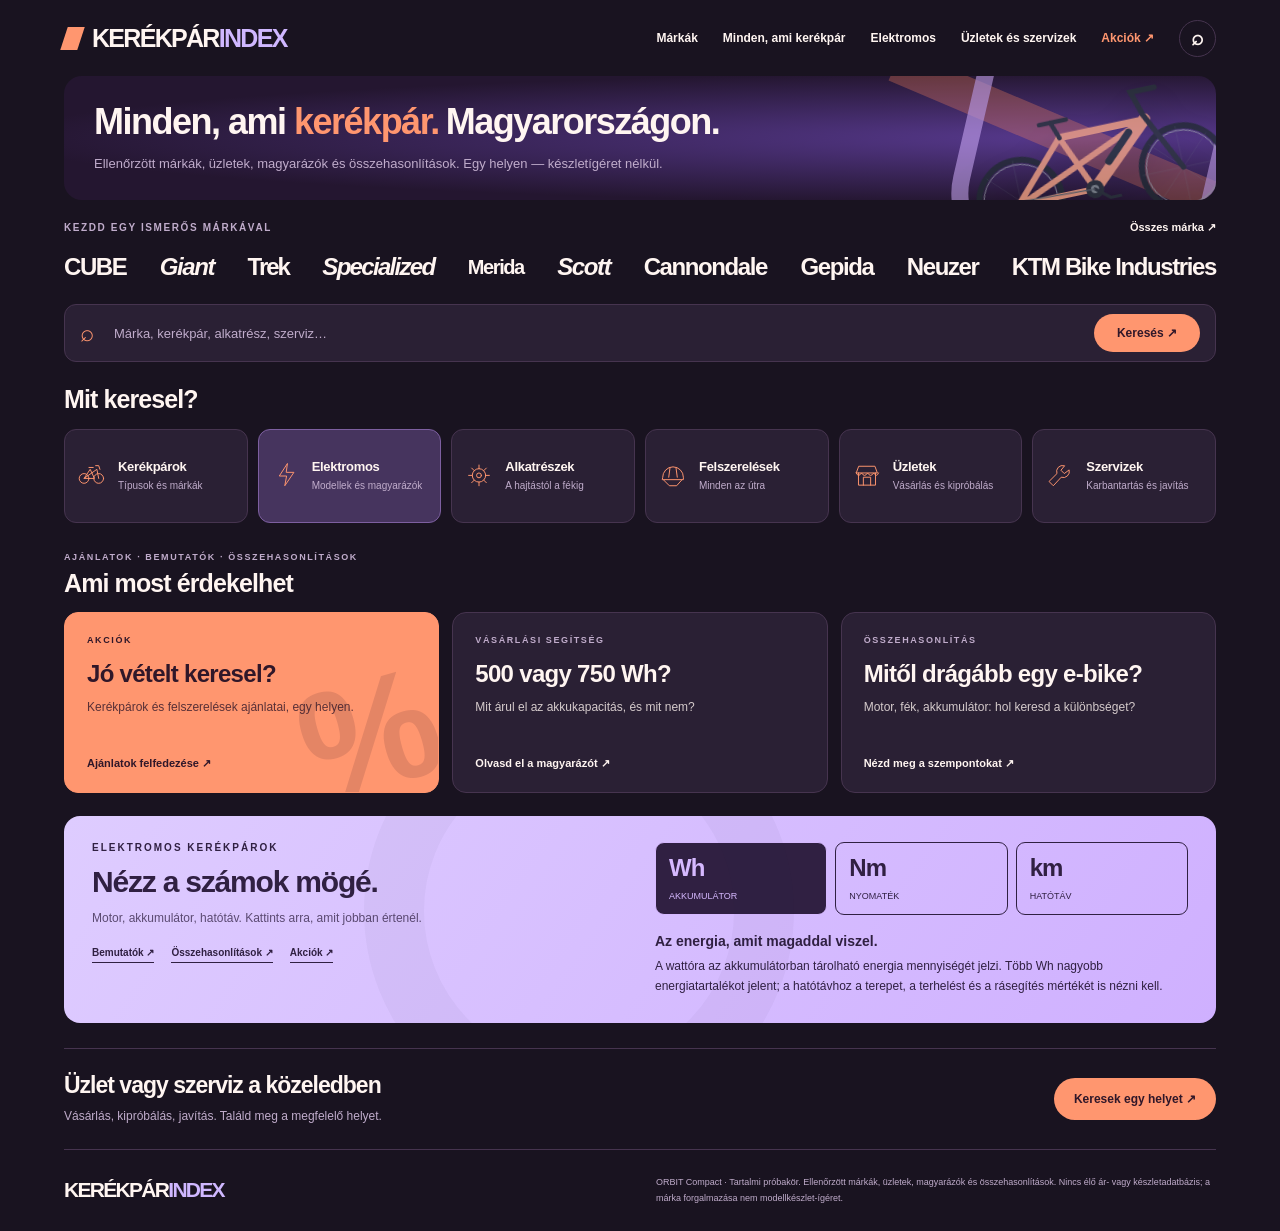
==== commit 00dfa79a: "Publish content pilot v2 into the Compact live site. Wire verified brands, shops, explainers and com" ====
--- a/index.html
+++ b/index.html
@@ -43,7 +43,8 @@
               Minden, ami <span>kerékpár.</span><br />Magyarországon.
             </h1>
             <p>
-              Márkák, üzletek, szervizek, újdonságok és akciók. Egy helyen.
+              Ellenőrzött márkák, üzletek, magyarázók és összehasonlítások. Egy
+              helyen — készletígéret nélkül.
             </p>
           </div>
           <div class="hero-art">
@@ -366,8 +367,9 @@
       <footer>
         <a class="logo" href="#">KERÉKPÁR<span>INDEX</span></a>
         <p>
-          ORBIT Compact · Helyi prototípus. A márkafeliratok helyőrzők; a
-          tartalmi kártyák minták. Nincs élő ár-, készlet- vagy üzletadatbázis.
+          ORBIT Compact · Tartalmi próbakör. Ellenőrzött márkák, üzletek,
+          magyarázók és összehasonlítások. Nincs élő ár- vagy készletadatbázis;
+          a márka forgalmazása nem modellkészlet-ígéret.
         </p>
       </footer>
     </div>
@@ -382,6 +384,7 @@
     </dialog>
 
     <script src="data/sample.js"></script>
+    <script src="data/content.js"></script>
     <script src="js/main.js"></script>
   </body>
 </html>
--- a/css/main.css
+++ b/css/main.css
@@ -8,3 +8,26 @@
 @media(max-width:1100px){.head{height:74px}nav{gap:14px;font-size:10px}.logo{font-size:21px}.hero h1,.v-c .hero h1{font-size:30px}.categories{grid-template-columns:repeat(3,1fr)}.category{min-height:75px}.electric h2{font-size:28px}.story h3{font-size:22px}}
 @media(max-width:740px){.wrap{padding:0 16px}.head{height:65px;padding:0;display:flex;position:relative;justify-content:space-between;gap:12px}.logo{font-size:22px;letter-spacing:-1.5px}.logo i{height:20px;width:14px;margin-right:9px}.menu-toggle{display:grid;place-items:center;border:1px solid var(--line);border-radius:10px;width:40px;height:40px;background:var(--surface);font-size:21px;flex-shrink:0}.head nav{display:none;position:absolute;top:58px;left:0;right:0;margin:0;z-index:10;padding:10px;background:#2a2034;border:1px solid #584568;border-radius:12px;white-space:normal;box-shadow:0 12px 30px #0006}.head nav.open{display:grid;grid-template-columns:1fr 1fr;gap:0}.head nav a{padding:14px 10px;font-size:12px}.search-icon{display:none}.v-c .hero{min-height:0;padding:16px 17px;border-radius:13px;background:linear-gradient(110deg,#31203f,#3f295b)}.v-c .hero-content{width:100%}.hero h1,.v-c .hero h1{font-size:25px;line-height:1.13;letter-spacing:-1px;margin:0}.hero h1 br{display:block}.hero p{font-size:11px;line-height:1.5;margin-top:9px;max-width:100%}.v-c .hero-art{display:none}.brands{padding:17px 0 15px}.brands .eyebrow{font-size:8px;letter-spacing:1px}.text-link{font-size:10px}.brand-list{grid-template-columns:repeat(3,minmax(0,1fr));gap:7px 12px;margin-top:11px;align-items:center}.brand{font-size:20px;text-align:center;letter-spacing:-1px;min-height:35px;display:flex;align-items:center;justify-content:center}.brand:nth-child(4){font-size:15px;letter-spacing:-1px}.brand:nth-child(5){font-size:18px}.brand:nth-child(6){font-size:20px}.search{padding:6px 8px 6px 12px;margin:0;gap:6px}.search input{font-size:12px;width:100%;padding:8px 0}.search button{padding:11px 14px;font-size:11px;min-height:40px}.search input::placeholder{font-size:11px}.section{padding-top:20px}.section h2{font-size:21px;letter-spacing:-.6px;margin-bottom:11px}.categories{grid-template-columns:repeat(2,minmax(0,1fr));gap:8px}.category{min-height:67px;padding:12px 10px;grid-template-columns:25px minmax(0,1fr);gap:0 9px;border-radius:11px}.category svg{width:24px;height:24px}.category strong{font-size:12px;letter-spacing:-.2px}.category small{font-size:9px;margin-top:3px;line-height:1.3}.category:nth-child(2) small{font-size:8px}#aktualis{padding-top:23px}#aktualis .eyebrow{font-size:8px;letter-spacing:.9px;margin-bottom:7px}.editorial{grid-template-columns:1fr;gap:9px}.v-c .story{min-height:0;padding:17px 18px;border-radius:12px;display:block}.story h3{font-size:21px;margin:5px 0 7px;max-width:100%}.story p{font-size:11px;line-height:1.5;margin:0 0 10px;max-width:95%}.story .arrow{font-size:10px;display:block}.story.accent:after{font-size:130px;bottom:-36px;right:8px;opacity:.1}.electric{margin-top:22px;padding:21px 18px;grid-template-columns:1fr;gap:19px;border-radius:14px}.electric .overline{font-size:9px;letter-spacing:1.3px}.electric h2{font-size:25px;letter-spacing:-.9px;margin:10px 0 9px}.electric p{font-size:11px}.chips{margin-top:13px;gap:16px;font-size:10px}.chips button{min-height:28px}.metric-tabs button{padding:10px 12px}.metric-tabs b{font-size:23px}.metric-tabs span{font-size:8px}.explanation{font-size:12px;margin-top:13px;min-height:0;line-height:1.6}.explanation strong{font-size:13px}.service{margin-top:22px;padding:21px 0;display:block}.service h2{font-size:21px;letter-spacing:-.6px;margin-bottom:8px}.service p{font-size:11px}.service .cta{margin-top:13px;padding:12px 17px;font-size:11px;min-height:42px}footer{display:block;padding:22px 0}footer p{font-size:9px;margin-top:12px;line-height:1.6}footer .logo{font-size:20px}dialog{padding:24px}dialog h2{font-size:26px}dialog p{font-size:13px}}
 @media(prefers-reduced-motion:reduce){html{scroll-behavior:auto}}
+
+/* Content dialog helpers (Compact-compatible) */
+dialog{overflow:auto}
+dialog h3{font-size:18px;letter-spacing:-.4px;margin:22px 0 10px}
+dialog h4{font-size:15px;margin:18px 0 8px}
+dialog ul{margin:8px 0 14px;padding-left:18px;color:var(--muted);font-size:13px;line-height:1.65}
+dialog .note,.meta-line{font-size:12px;color:var(--muted)}
+.badge{display:inline-block;border:1px solid var(--line);border-radius:8px;padding:4px 8px;font-size:11px;text-transform:none}
+.linkish{background:none;border:0;padding:0;color:var(--accent);font-weight:700;text-align:left;text-decoration:underline;text-underline-offset:3px}
+.dialog-grid .linkish,.dialog-grid button.linkish{border:1px solid var(--line);border-radius:8px;padding:12px;text-decoration:none;color:var(--ink);font-size:12px}
+.dialog-grid .linkish:hover{border-color:var(--accent);color:var(--accent)}
+.spec-list{list-style:none;padding:0}
+.spec-list li{margin:0 0 10px;font-size:13px;color:var(--muted);line-height:1.55}
+.spec-list strong{color:var(--ink)}
+.table-wrap{overflow:auto;margin:14px 0}
+dialog table{width:100%;border-collapse:collapse;font-size:11px}
+dialog th,dialog td{border:1px solid var(--line);padding:8px;text-align:left;vertical-align:top}
+dialog th{color:var(--ink)}
+.place-filter{display:grid;gap:10px;margin:14px 0}
+.place-filter label{display:grid;gap:4px;font-size:12px;color:var(--muted)}
+.place-filter select{background:var(--bg);color:var(--ink);border:1px solid var(--line);border-radius:8px;padding:8px}
+.place-list{max-height:40vh;overflow:auto}
+#search-message .linkish{margin:0 4px}
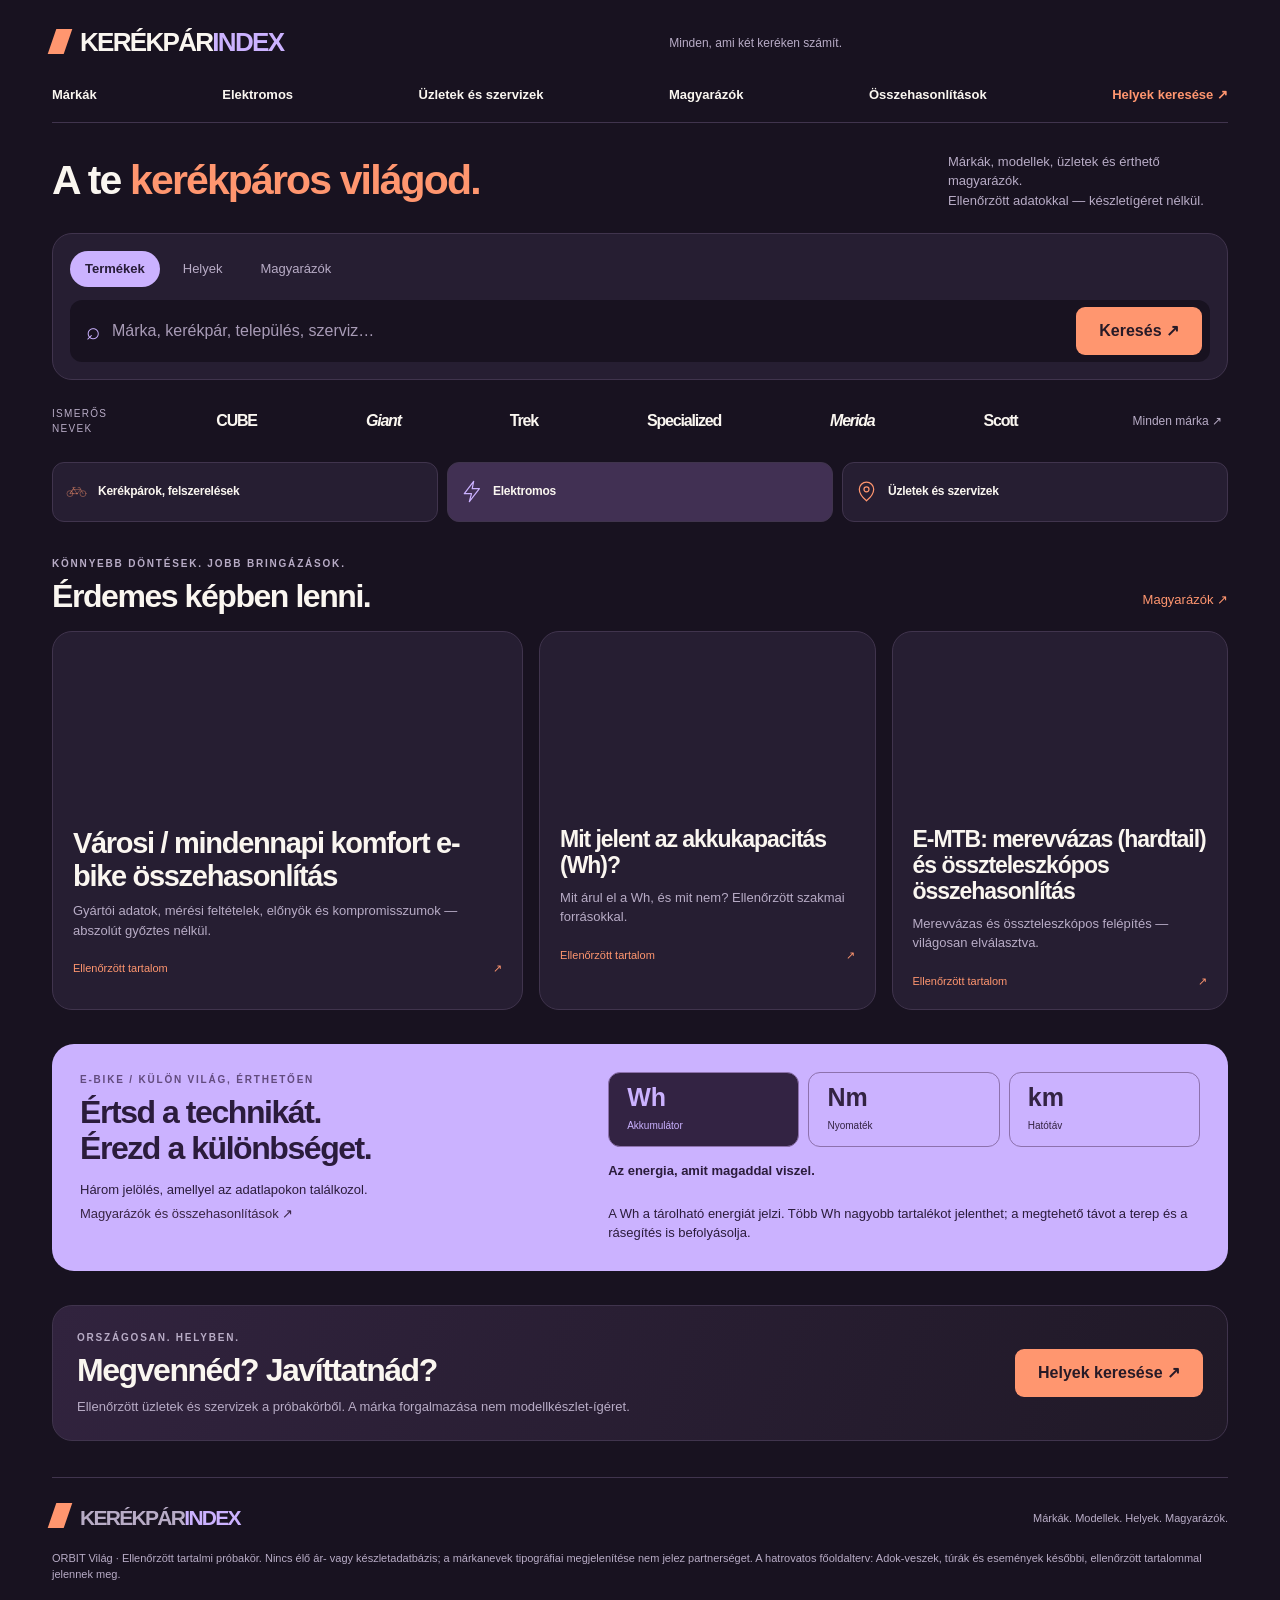
==== commit 7cc1f96f: "Ship ORBIT Világ as the live homepage with v2 content. Replace Compact with the accepted Világ layou" ====
--- a/index.html
+++ b/index.html
@@ -3,387 +3,355 @@
   <head>
     <meta charset="utf-8" />
     <meta name="viewport" content="width=device-width,initial-scale=1" />
+    <meta name="color-scheme" content="dark" />
     <meta name="robots" content="noindex,nofollow" />
-    <title>KERÉKPÁRINDEX</title>
+    <title>KERÉKPÁRINDEX · A te kerékpáros világod</title>
     <link rel="stylesheet" href="css/main.css" />
   </head>
-  <body class="v-c">
+  <body>
+    <svg
+      xmlns="http://www.w3.org/2000/svg"
+      style="position: absolute; width: 0; height: 0; overflow: hidden"
+      aria-hidden="true"
+    >
+      <defs>
+        <symbol id="bike" viewBox="0 0 300 160">
+          <g
+            fill="none"
+            stroke="currentColor"
+            stroke-width="5"
+            stroke-linecap="round"
+            stroke-linejoin="round"
+          >
+            <circle cx="65" cy="108" r="39" />
+            <circle cx="235" cy="108" r="39" />
+            <path
+              d="M65 108l47-69 45 69H65l35-53h105l30 53M157 108l48-53-9-25h-25M102 27h31M115 28l-5 13"
+            />
+          </g>
+          <circle cx="157" cy="108" r="7" fill="currentColor" />
+        </symbol>
+        <symbol id="bolt" viewBox="0 0 32 32">
+          <path
+            d="M19 2L6 19h10l-3 11L27 12H17z"
+            fill="none"
+            stroke="currentColor"
+            stroke-width="1.7"
+            stroke-linejoin="round"
+          />
+        </symbol>
+        <symbol id="swap" viewBox="0 0 32 32">
+          <path
+            d="M4 10h23l-6-6M28 22H5l6 6"
+            fill="none"
+            stroke="currentColor"
+            stroke-width="1.7"
+            stroke-linecap="round"
+            stroke-linejoin="round"
+          />
+        </symbol>
+        <symbol id="pin" viewBox="0 0 32 32">
+          <path
+            d="M26 13c0 8-10 16-10 16S6 21 6 13a10 10 0 0120 0z"
+            fill="none"
+            stroke="currentColor"
+            stroke-width="1.7"
+          />
+          <circle
+            cx="16"
+            cy="13"
+            r="3.5"
+            fill="none"
+            stroke="currentColor"
+            stroke-width="1.7"
+          />
+        </symbol>
+        <symbol id="route" viewBox="0 0 32 32">
+          <path
+            d="M4 25l8-17 6 11 4-8 7 14M16 5l3-3 4 3"
+            fill="none"
+            stroke="currentColor"
+            stroke-width="1.7"
+            stroke-linejoin="round"
+          />
+        </symbol>
+        <symbol id="calendar" viewBox="0 0 32 32">
+          <g fill="none" stroke="currentColor" stroke-width="1.7">
+            <rect x="5" y="7" width="23" height="22" rx="3" />
+            <path d="M11 3v8M22 3v8M5 15h23M10 20h5M18 20h5M10 24h5" />
+          </g>
+        </symbol>
+        <symbol id="book" viewBox="0 0 32 32">
+          <path
+            d="M6 5h9a4 4 0 014 4v18a3 3 0 00-3-3H6zM26 5h-9a4 4 0 00-4 4v18a3 3 0 013-3h10z"
+            fill="none"
+            stroke="currentColor"
+            stroke-width="1.7"
+            stroke-linejoin="round"
+          />
+        </symbol>
+      </defs>
+    </svg>
+
     <div class="wrap">
-      <header class="head">
-        <a class="logo" href="#"><i></i>KERÉKPÁR<span>INDEX</span></a>
-        <nav aria-label="Fő navigáció" id="main-nav">
-          <a href="#markak">Márkák</a>
-          <a href="#felfedezes">Minden, ami kerékpár</a>
-          <a href="#elektromos">Elektromos</a>
-          <a href="#helyek">Üzletek és szervizek</a>
-          <a class="nav-deal" href="#aktualis">Akciók ↗</a>
+      <header class="header">
+        <a href="#" class="logo" aria-label="Kerékpárindex főoldal"
+          >KERÉKPÁR<span>INDEX</span></a
+        >
+        <span class="header-note">Minden, ami két keréken számít.</span>
+        <div class="header-actions">
           <button
-            class="search-icon"
+            class="menu-btn"
             type="button"
-            aria-label="Keresőhöz ugrás"
+            aria-expanded="false"
+            aria-controls="nav"
+            aria-label="Menü megnyitása"
           >
-            ⌕
-          </button>
-        </nav>
-        <button
-          class="menu-toggle"
-          type="button"
-          aria-controls="main-nav"
-          aria-expanded="false"
-          aria-label="Menü megnyitása"
+            ☰
+          </button>
+        </div>
+      </header>
+
+      <nav class="nav" id="nav" aria-label="Fő navigáció">
+        <a href="#markak">Márkák</a>
+        <a href="#ebike">Elektromos</a>
+        <a href="#szolgaltatasok">Üzletek és szervizek</a>
+        <a href="#tudastar">Magyarázók</a>
+        <a href="#tudastar" data-open="comparisons">Összehasonlítások</a>
+        <a
+          href="#szolgaltatasok"
+          class="orange"
+          data-open="places"
+          >Helyek keresése ↗</a
         >
-          ☰
-        </button>
-      </header>
+        <!-- Teljes hatrovatos navigáció: docs/11-ORBIT-VILAG.md -->
+        <a href="#hasznalt" data-planned hidden>Adok-veszek</a>
+        <a href="#turak" data-planned hidden>Túrák</a>
+        <a href="#esemenyek" data-planned hidden>Események</a>
+        <a href="#akciok" data-planned hidden class="orange">Akciók ↗</a>
+      </nav>
 
       <main>
-        <section class="hero">
-          <div class="hero-content">
-            <h1>
-              Minden, ami <span>kerékpár.</span><br />Magyarországon.
-            </h1>
-            <p>
-              Ellenőrzött márkák, üzletek, magyarázók és összehasonlítások. Egy
-              helyen — készletígéret nélkül.
-            </p>
-          </div>
-          <div class="hero-art">
-            <svg
-              viewBox="0 0 680 370"
-              role="img"
-              aria-label="Elektromos kerékpár illusztráció"
+        <section class="intro">
+          <h1>A te <span>kerékpáros világod.</span></h1>
+          <p>
+            Márkák, modellek, üzletek és érthető magyarázók.<br />
+            Ellenőrzött adatokkal — készletígéret nélkül.
+          </p>
+        </section>
+
+        <section class="finder" aria-label="Keresés">
+          <div class="search-tabs" aria-label="Keresési terület">
+            <button class="chip" type="button" data-search="termek" aria-pressed="true">
+              Termékek
+            </button>
+            <button class="chip" type="button" data-search="hely" aria-pressed="false">
+              Helyek
+            </button>
+            <button class="chip" type="button" data-search="cikk" aria-pressed="false">
+              Magyarázók
+            </button>
+            <button class="chip" type="button" data-search="hasznalt" data-planned hidden aria-pressed="false">
+              Használt
+            </button>
+            <button class="chip" type="button" data-search="tura" data-planned hidden aria-pressed="false">
+              Túrák
+            </button>
+            <button class="chip" type="button" data-search="esemeny" data-planned hidden aria-pressed="false">
+              Események
+            </button>
+          </div>
+          <form class="search-row" id="search" role="search">
+            <span class="search-icon" aria-hidden="true">⌕</span>
+            <label for="query" class="sr-only">Keresés</label>
+            <input
+              id="query"
+              type="search"
+              placeholder="Márka, kerékpár, település, szerviz…"
+              autocomplete="off"
+            />
+            <button class="go" type="submit">Keresés ↗</button>
+          </form>
+          <p class="note" id="search-message" role="status" hidden></p>
+        </section>
+
+        <section class="brands" id="markak" aria-label="Márkák">
+          <span class="brands-label">ISMERŐS<br />NEVEK</span>
+          <div class="brand-list" id="brand-list"></div>
+          <button class="brand-more" type="button" id="all-brands">
+            Minden márka ↗
+          </button>
+        </section>
+
+        <div class="gateways gateways-live" aria-label="Fő belépők">
+          <button class="gateway" type="button" data-open="brands">
+            <span class="icon" aria-hidden="true"
+              ><svg><use href="#bike" /></svg
+            ></span>
+            <span class="arrow" aria-hidden="true">↗</span>
+            <strong>Kerékpárok, felszerelések</strong>
+            <small>Márkák és modellek</small>
+          </button>
+          <a class="gateway electric" href="#ebike">
+            <span class="icon" aria-hidden="true"
+              ><svg><use href="#bolt" /></svg
+            ></span>
+            <span class="arrow" aria-hidden="true">↗</span>
+            <strong>Elektromos</strong>
+            <small>Technika, érthetően</small>
+          </a>
+          <button class="gateway" type="button" data-open="places">
+            <span class="icon" aria-hidden="true"
+              ><svg><use href="#pin" /></svg
+            ></span>
+            <span class="arrow" aria-hidden="true">↗</span>
+            <strong>Üzletek és szervizek</strong>
+            <small>Országos mintapontok</small>
+          </button>
+          <!-- Tervezett kapuk: Adok-veszek, Túrák, Események — docs/11-ORBIT-VILAG.md -->
+          <button class="gateway" type="button" data-planned hidden data-open="planned-hasznalt">
+            <span class="icon"><svg><use href="#swap" /></svg></span>
+            <strong>Adok-veszek</strong>
+            <small>Eladó, keresett, cserélhető</small>
+          </button>
+          <a class="gateway" href="#turak" data-planned hidden>
+            <span class="icon"><svg><use href="#route" /></svg></span>
+            <strong>Túrák és útvonalak</strong>
+            <small>Itthon és a szomszédban</small>
+          </a>
+          <a class="gateway" href="#esemenyek" data-planned hidden>
+            <span class="icon"><svg><use href="#calendar" /></svg></span>
+            <strong>Események</strong>
+            <small>Versenyek és közös tekerések</small>
+          </a>
+        </div>
+
+        <section class="results section" id="results" hidden>
+          <div class="results-top">
+            <h2 id="results-title">Találatok</h2>
+            <button class="close-inline" type="button" id="hide-results">
+              Bezárás ×
+            </button>
+          </div>
+          <p class="note" id="result-status" role="status"></p>
+          <div class="results-grid" id="results-grid"></div>
+        </section>
+
+        <section class="section" id="tudastar">
+          <div class="section-head">
+            <div>
+              <div class="eyebrow">Könnyebb döntések. Jobb bringázások.</div>
+              <h2>Érdemes képben lenni.</h2>
+            </div>
+            <button class="text-link" type="button" data-open="explainers">
+              Magyarázók ↗
+            </button>
+          </div>
+          <div class="stories" id="stories"></div>
+        </section>
+
+        <section class="section electric-band" id="ebike">
+          <div>
+            <div class="eyebrow">E-bike / külön világ, érthetően</div>
+            <h2>Értsd a technikát.<br />Érezd a különbséget.</h2>
+            <p>Három jelölés, amellyel az adatlapokon találkozol.</p>
+            <button
+              class="text-link"
+              type="button"
+              data-open="explainers"
+              style="color: #392545"
             >
-              <ellipse
-                cx="338"
-                cy="329"
-                rx="245"
-                ry="13"
-                fill="#000"
-                opacity=".13"
-              />
-              <g fill="none" stroke="#202b31">
-                <circle cx="157" cy="238" r="91" stroke-width="13" />
-                <circle cx="520" cy="238" r="91" stroke-width="13" />
-                <circle
-                  cx="157"
-                  cy="238"
-                  r="81"
-                  stroke="#a6b1b3"
-                  stroke-width="2"
-                />
-                <circle
-                  cx="520"
-                  cy="238"
-                  r="81"
-                  stroke="#a6b1b3"
-                  stroke-width="2"
-                />
-              </g>
-              <g stroke="#809194" opacity=".4" stroke-width="1">
-                <path
-                  d="M66 238h182M157 147v182M93 174l128 128M93 302l128-128M429 238h182M520 147v182M456 174l128 128M456 302l128-128"
-                />
-              </g>
-              <g
-                fill="none"
-                stroke="#ffab86"
-                stroke-linejoin="round"
-                stroke-linecap="round"
+              Magyarázók és összehasonlítások ↗
+            </button>
+          </div>
+          <div>
+            <div class="metric-tabs" role="tablist" aria-label="Paraméter magyarázat">
+              <button
+                class="metric"
+                type="button"
+                role="tab"
+                id="metric-wh"
+                data-metric="wh"
+                aria-selected="true"
+                aria-pressed="true"
               >
-                <path
-                  d="M157 238l110-119 54 126H157l301-127-137 127"
-                  stroke-width="13"
-                />
-                <path d="M267 119h191" stroke-width="16" />
-                <path d="M458 118l-137 127" stroke-width="26" />
-              </g>
-              <path
-                d="M520 238l-63-129-17-55h53"
-                stroke="#283439"
-                stroke-width="12"
-                fill="none"
-                stroke-linecap="round"
-              />
-              <path
-                d="M268 120l-13-37m-25 0h60"
-                stroke="#283439"
-                stroke-width="10"
-                stroke-linecap="round"
-              />
-              <circle cx="321" cy="245" r="20" fill="#283439" />
-              <circle cx="321" cy="245" r="9" fill="#8b999a" />
-              <path
-                d="M321 245l30 25h22"
-                stroke="#283439"
-                stroke-width="7"
-                fill="none"
-                stroke-linecap="round"
-              />
-              <path
-                d="M363 192l55-53"
-                stroke="#26363a"
-                stroke-width="16"
-                stroke-linecap="round"
-              />
-              <path d="M157 238l164 7" stroke="#626e71" stroke-width="3" />
-            </svg>
-          </div>
-        </section>
-
-        <section class="brands" id="markak">
-          <div class="row-heading">
-            <span class="eyebrow">Kezdd egy ismerős márkával</span>
-            <button class="text-link" type="button" id="all-brands">
-              Összes márka ↗
-            </button>
-          </div>
-          <div class="brand-list">
-            <button class="brand" type="button" data-brand="CUBE">CUBE</button>
-            <button class="brand" type="button" data-brand="TREK">TREK</button>
-            <button class="brand" type="button" data-brand="GIANT">GIANT</button>
-            <button class="brand" type="button" data-brand="SPECIALIZED">
-              SPECIALIZED
-            </button>
-            <button class="brand" type="button" data-brand="MERIDA">
-              MERIDA
-            </button>
-            <button class="brand" type="button" data-brand="SCOTT">SCOTT</button>
-          </div>
-        </section>
-
-        <form class="search" id="search" role="search">
-          <span aria-hidden="true">⌕</span>
-          <input
-            type="search"
-            id="query"
-            aria-label="Márka vagy kategória keresése"
-            placeholder="Márka, kerékpár, alkatrész, szerviz…"
-          />
-          <button type="submit">Keresés ↗</button>
-        </form>
-        <p class="empty" id="search-message" role="status" hidden></p>
-
-        <section class="section" id="felfedezes">
-          <h2>Mit keresel?</h2>
-          <div class="categories">
-            <button class="category" type="button" data-category="Kerékpárok">
-              <svg viewBox="0 0 46 46" aria-hidden="true">
-                <circle cx="10" cy="27" r="8" />
-                <circle cx="34" cy="27" r="8" />
-                <path
-                  d="M10 27l10-15 7 15H10l21-15 3 15M18 9h7m4-3h5l2 6"
-                />
-              </svg>
-              <strong>Kerékpárok</strong>
-              <small>Típusok és márkák</small>
-            </button>
-            <button
-              class="category"
-              type="button"
-              data-category="Elektromos"
-              data-scroll-to="elektromos"
-            >
-              <svg viewBox="0 0 46 46" aria-hidden="true">
-                <path d="M25 3L12 23h12l-3 16 15-22H24z" />
-              </svg>
-              <strong>Elektromos</strong>
-              <small>Modellek és magyarázók</small>
-            </button>
-            <button class="category" type="button" data-category="Alkatrészek">
-              <svg viewBox="0 0 46 46" aria-hidden="true">
-                <circle cx="23" cy="22" r="11" />
-                <circle cx="23" cy="22" r="4" />
-                <path
-                  d="M23 5v6m0 22v6M6 22h6m22 0h6M11 10l4 4m16 16 4 4M11 34l4-4m16-16 4-4"
-                />
-              </svg>
-              <strong>Alkatrészek</strong>
-              <small>A hajtástól a fékig</small>
-            </button>
-            <button
-              class="category"
-              type="button"
-              data-category="Felszerelések"
-            >
-              <svg viewBox="0 0 46 46" aria-hidden="true">
-                <path
-                  d="M6 25a17 17 0 0 1 34 0v4H6zm12-15-2 15m12-15 2 15M8 30l9 9h12l8-9"
-                />
-              </svg>
-              <strong>Felszerelések</strong>
-              <small>Minden az útra</small>
-            </button>
-            <button class="category" type="button" data-category="Üzletek">
-              <svg viewBox="0 0 46 46" aria-hidden="true">
-                <path
-                  d="M6 18h34l-4-11H10zM9 18v20h28V18M17 38V25h12v13M5 18q4 8 9 0 5 8 10 0 5 8 10 0 5 8 8 0"
-                />
-              </svg>
-              <strong>Üzletek</strong>
-              <small>Vásárlás és kipróbálás</small>
-            </button>
-            <button class="category" type="button" data-category="Szervizek">
-              <svg viewBox="0 0 46 46" aria-hidden="true">
-                <path
-                  d="M30 6a10 10 0 0 0-12 13L5 32l7 7 13-14A10 10 0 0 0 38 13l-8 6-5-5z"
-                />
-              </svg>
-              <strong>Szervizek</strong>
-              <small>Karbantartás és javítás</small>
-            </button>
-          </div>
-        </section>
-
-        <section class="section" id="aktualis">
-          <div class="row-heading">
-            <div>
-              <div class="eyebrow">Ajánlatok · bemutatók · összehasonlítások</div>
-              <h2>Ami most érdekelhet</h2>
-            </div>
-          </div>
-          <div class="editorial">
-            <button
-              class="story accent"
-              type="button"
-              data-editorial="Jó vételt keresel?"
-            >
-              <span class="eyebrow">AKCIÓK</span>
-              <h3>Jó vételt keresel?</h3>
-              <p>Kerékpárok és felszerelések ajánlatai, egy helyen.</p>
-              <span class="arrow">Ajánlatok felfedezése ↗</span>
-            </button>
-            <button
-              class="story"
-              type="button"
-              data-editorial="500 vagy 750 Wh?"
-            >
-              <span class="eyebrow">VÁSÁRLÁSI SEGÍTSÉG</span>
-              <h3>500 vagy 750 Wh?</h3>
-              <p>Mit árul el az akkukapacitás, és mit nem?</p>
-              <span class="arrow">Olvasd el a magyarázót ↗</span>
-            </button>
-            <button
-              class="story"
-              type="button"
-              data-editorial="Mitől drágább egy e-bike?"
-            >
-              <span class="eyebrow">ÖSSZEHASONLÍTÁS</span>
-              <h3>Mitől drágább egy e-bike?</h3>
-              <p>Motor, fék, akkumulátor: hol keresd a különbséget?</p>
-              <span class="arrow">Nézd meg a szempontokat ↗</span>
-            </button>
-          </div>
-        </section>
-
-        <section class="electric" id="elektromos">
-          <div>
-            <div class="overline">ELEKTROMOS KERÉKPÁROK</div>
-            <h2>Nézz a számok mögé.</h2>
-            <p>
-              Motor, akkumulátor, hatótáv. Kattints arra, amit jobban értenél.
-            </p>
-            <div class="chips">
-              <button type="button" data-editorial="E-bike-bemutatók">
-                Bemutatók ↗
+                <strong>Wh</strong><small>Akkumulátor</small>
               </button>
-              <button type="button" data-editorial="E-bike-összehasonlítások">
-                Összehasonlítások ↗
+              <button
+                class="metric"
+                type="button"
+                role="tab"
+                id="metric-nm"
+                data-metric="nm"
+                aria-selected="false"
+                aria-pressed="false"
+              >
+                <strong>Nm</strong><small>Nyomaték</small>
               </button>
-              <button type="button" data-editorial="Elektromoskerékpár-akciók">
-                Akciók ↗
+              <button
+                class="metric"
+                type="button"
+                role="tab"
+                id="metric-km"
+                data-metric="km"
+                aria-selected="false"
+                aria-pressed="false"
+              >
+                <strong>km</strong><small>Hatótáv</small>
               </button>
             </div>
-          </div>
+            <div class="metric-copy" id="metric-copy" aria-live="polite">
+              <strong>Az energia, amit magaddal viszel.</strong><br />
+              A Wh a tárolható energiát jelzi. Több Wh nagyobb tartalékot
+              jelenthet; a megtehető távot a terep és a rásegítés is
+              befolyásolja.
+            </div>
+          </div>
+        </section>
+
+        <section class="section service-banner" id="szolgaltatasok">
           <div>
-            <div
-              class="metric-tabs"
-              role="tablist"
-              aria-label="E-bike paraméterek"
-            >
-              <button
-                class="active"
-                type="button"
-                role="tab"
-                id="metric-tab-wh"
-                aria-selected="true"
-                aria-controls="explanation"
-                tabindex="0"
-                data-metric="wh"
-              >
-                <b>Wh</b><span>AKKUMULÁTOR</span>
-              </button>
-              <button
-                type="button"
-                role="tab"
-                id="metric-tab-nm"
-                aria-selected="false"
-                aria-controls="explanation"
-                tabindex="-1"
-                data-metric="nm"
-              >
-                <b>Nm</b><span>NYOMATÉK</span>
-              </button>
-              <button
-                type="button"
-                role="tab"
-                id="metric-tab-km"
-                aria-selected="false"
-                aria-controls="explanation"
-                tabindex="-1"
-                data-metric="km"
-              >
-                <b>km</b><span>HATÓTÁV</span>
-              </button>
-            </div>
-            <div
-              class="explanation"
-              id="explanation"
-              role="tabpanel"
-              aria-labelledby="metric-tab-wh"
-              tabindex="0"
-              aria-live="polite"
-            >
-              <strong>Az energia, amit magaddal viszel.</strong>A wattóra az
-              akkumulátorban tárolható energia mennyiségét jelzi. Több Wh nagyobb
-              energiatartalékot jelent; a hatótávhoz a terepet, a terhelést és a
-              rásegítés mértékét is nézni kell.
-            </div>
-          </div>
-        </section>
-
-        <section class="service" id="helyek">
-          <div>
-            <h2>Üzlet vagy szerviz a közeledben</h2>
+            <div class="eyebrow">Országosan. Helyben.</div>
+            <h2>Megvennéd? Javíttatnád?</h2>
             <p>
-              Vásárlás, kipróbálás, javítás. Találd meg a megfelelő helyet.
+              Ellenőrzött üzletek és szervizek a próbakörből. A márka
+              forgalmazása nem modellkészlet-ígéret.
             </p>
           </div>
-          <button class="cta" type="button" id="local">
-            Keresek egy helyet ↗
-          </button>
-        </section>
+          <button class="go" type="button" data-open="places">
+            Helyek keresése ↗
+          </button>
+        </section>
+
+        <!-- Tervezett, jelenleg üres rovatok — nem publikálva -->
+        <section class="section" id="hasznalt" data-planned hidden></section>
+        <section class="section" id="turak" data-planned hidden></section>
+        <section class="section" id="esemenyek" data-planned hidden></section>
       </main>
 
       <footer>
-        <a class="logo" href="#">KERÉKPÁR<span>INDEX</span></a>
+        <div class="footer-row">
+          <a class="logo" href="#">KERÉKPÁR<span>INDEX</span></a>
+          <span>Márkák. Modellek. Helyek. Magyarázók.</span>
+        </div>
         <p>
-          ORBIT Compact · Tartalmi próbakör. Ellenőrzött márkák, üzletek,
-          magyarázók és összehasonlítások. Nincs élő ár- vagy készletadatbázis;
-          a márka forgalmazása nem modellkészlet-ígéret.
+          ORBIT Világ · Ellenőrzött tartalmi próbakör. Nincs élő ár- vagy
+          készletadatbázis; a márkanevek tipográfiai megjelenítése nem jelez
+          partnerséget. A hatrovatos főoldalterv: Adok-veszek, túrák és
+          események későbbi, ellenőrzött tartalommal jelennek meg.
         </p>
       </footer>
     </div>
 
     <dialog id="dialog" aria-labelledby="dialog-title">
-      <button class="close" type="button" aria-label="Bezárás">×</button>
+      <button class="close-dialog" type="button" aria-label="Bezárás">×</button>
       <h2 id="dialog-title"></h2>
       <div id="dialog-content"></div>
-      <button class="cta" type="button" id="dialog-ok">
+      <button class="go" type="button" id="dialog-ok" style="margin-top: 20px">
         Vissza a felfedezéshez ↗
       </button>
     </dialog>
 
-    <script src="data/sample.js"></script>
     <script src="data/content.js"></script>
     <script src="js/main.js"></script>
   </body>
--- a/css/main.css
+++ b/css/main.css
@@ -1,33 +1,66 @@
-/* KERÉKPÁRINDEX — ORBIT Compact (accepted layout baseline)
- * Source: reference/kerekparindex-orbit-compact.html
- * Demo bar rules removed; body uses .v-c. Prior large-hero layout superseded.
+/* KERÉKPÁRINDEX — ORBIT Világ (accepted homepage)
+ * Source: reference/kerekparindex-orbit-vilag.html
+ * Content: data/content.js (pilot v2)
  */
-:root{--bg:#191320;--ink:#fff5f1;--accent:#ff966f;--on:#301729;--muted:#c0accb;--line:#46344f;--surface:#2a2034;--hero:#2b1b3c;--float:#2c1c3ddb;--hover:#44314f;--e-bg:#d6b9ff;--e-ink:#302042;}*{box-sizing:border-box}html{scroll-behavior:smooth;scroll-padding-top:30px}body{margin:0;font-family:Arial,Helvetica,sans-serif;background:var(--bg);color:var(--ink);-webkit-font-smoothing:antialiased}button,input{font:inherit}a{color:inherit;text-decoration:none}button{cursor:pointer}a,button,input{outline-offset:5px}button{color:inherit}.wrap{max-width:1440px;margin:auto;padding:0 5vw}.head{height:93px;display:flex;justify-content:space-between;align-items:center;gap:30px}.logo{font-size:25px;letter-spacing:-1.7px;font-weight:900;white-space:nowrap}.logo span{color:var(--accent)}.logo i{display:inline-block;background:var(--accent);width:17px;height:23px;transform:skew(-18deg);margin-right:11px;vertical-align:-3px}nav{display:flex;align-items:center;gap:25px;font-size:12px;font-weight:700}.nav-deal{color:var(--accent)}.search-icon{border:1px solid var(--line);border-radius:50%;background:transparent;width:37px;height:37px;font-size:21px}.hero{position:relative;isolation:isolate;overflow:hidden;min-height:570px;display:flex;align-items:center;border-radius:22px;background:var(--hero);padding:50px 44px}.hero-content{position:relative;z-index:3;width:58%;pointer-events:none}.hero-content a{pointer-events:auto}.overline{font-size:11px;font-weight:800;text-transform:uppercase;letter-spacing:2px;display:flex;align-items:center;gap:8px}.dot{width:7px;height:7px;border-radius:50%;background:var(--accent);box-shadow:0 0 18px var(--accent)}h1{font-size:clamp(48px,5.8vw,86px);line-height:.98;letter-spacing:-4.5px;margin:26px 0 23px;font-weight:900}h1 span{color:var(--accent)}.hero p{max-width:440px;font-size:15px;line-height:1.75;color:var(--muted);margin-bottom:27px}.cta{display:inline-flex;align-items:center;gap:25px;background:var(--accent);color:var(--on);padding:16px 22px;border-radius:40px;font-weight:800;font-size:12px;border:0}.cta b{font-size:20px;font-weight:400}.hero-art{position:absolute;right:-5%;top:3%;width:60%;height:95%;display:flex;align-items:center;justify-content:center;z-index:1;transform:rotate(-11deg)}.hero-art:before{content:'';position:absolute;width:86%;aspect-ratio:1;border:58px solid var(--accent);border-radius:50%;opacity:.9;transform:translate(10%,-5%)}.hero-art:after{content:'';position:absolute;width:140%;height:80px;background:var(--accent);opacity:.12;transform:rotate(-25deg);z-index:-1}.hero-art svg{width:100%;position:relative;z-index:2;filter:drop-shadow(0 24px 18px #0005);transform:translateY(35px)}.float-label{position:absolute;right:25px;bottom:27px;background:var(--float);color:var(--ink);border:1px solid var(--line);border-radius:12px;padding:13px 20px;z-index:4;transform:rotate(0);font-size:11px;backdrop-filter:blur(20px)}.float-label b{display:block;font-size:18px;letter-spacing:-.5px;margin-top:7px}.side-type{position:absolute;right:25px;top:25px;z-index:2;letter-spacing:3px;font-size:10px}.hero-bottom{margin-top:24px;display:flex;gap:17px;flex-wrap:wrap;font-size:10px;font-weight:700;color:var(--muted)}.brands{padding:30px 0 27px;border-bottom:1px solid var(--line)}.row-heading{display:flex;justify-content:space-between;align-items:center;gap:20px}.eyebrow{font-size:10px;font-weight:800;letter-spacing:1.6px;color:var(--muted);text-transform:uppercase}.text-link{background:none;border:0;padding:0;color:var(--ink);font-size:11px;font-weight:700}.brand-list{display:flex;justify-content:space-between;align-items:center;gap:20px;margin-top:25px}.brand{border:0;background:transparent;color:var(--ink);font-size:25px;font-weight:900;letter-spacing:-1.4px;padding:6px 0;transition:transform .2s,color .2s}.brand:hover{color:var(--accent);transform:translateY(-4px)}.brand:nth-child(2){font-style:italic}.brand:nth-child(3){letter-spacing:-2px}.brand:nth-child(4){font-style:italic;letter-spacing:-1.7px}.brand:nth-child(5){font-size:20px}.brand:nth-child(6){font-style:italic}.search{display:flex;align-items:center;gap:15px;padding:15px 20px;background:var(--surface);border:1px solid var(--line);border-radius:14px;margin-top:30px}.search input{flex:1;min-width:0;background:none;color:var(--ink);border:0;font-size:14px;padding:8px}.search input::placeholder{color:var(--muted)}.search>span{font-size:24px;color:var(--accent)}.search button{background:var(--accent);border:0;border-radius:30px;padding:12px 22px;color:var(--on);font-size:12px;font-weight:800}.section{padding:47px 0 0}.section h2{font-size:38px;letter-spacing:-1.8px;margin:10px 0 25px;line-height:1.1}.categories{display:grid;grid-template-columns:repeat(6,1fr);gap:12px}.category{background:var(--surface);border:1px solid var(--line);border-radius:14px;padding:21px 15px;min-height:151px;position:relative;transition:background .2s,transform .2s;text-align:left}.category:hover{transform:translateY(-5px);background:var(--hover)}.category .num{position:absolute;right:14px;top:15px;font-size:10px;color:var(--muted)}.category svg{width:38px;height:38px;stroke:var(--accent);fill:none;stroke-width:1.6;stroke-linecap:round;stroke-linejoin:round;margin-bottom:18px}.category strong{display:block;font-size:14px;letter-spacing:-.3px}.category small{display:block;color:var(--muted);font-size:10px;margin-top:7px}.electric{margin-top:48px;display:grid;grid-template-columns:1.05fr 1fr;gap:40px;background:var(--e-bg);color:var(--e-ink);padding:39px;border-radius:20px;position:relative;overflow:hidden}.electric:before{content:'';position:absolute;width:310px;height:310px;border:60px solid currentColor;opacity:.035;border-radius:50%;left:26%;top:-120px;pointer-events:none}.electric h2{font-size:48px;letter-spacing:-2.5px;margin:15px 0 18px;line-height:1.04}.electric h2 span{font-weight:400}.electric p{font-size:13px;line-height:1.75;max-width:440px;opacity:.75}.electric .overline{font-size:10px}.metric-tabs{display:flex;gap:8px;margin-top:8px}.metric-tabs button{flex:1;border:1px solid currentColor;background:transparent;border-radius:11px;text-align:left;padding:15px 12px;color:inherit}.metric-tabs button.active{background:var(--e-ink);color:var(--e-bg)}.metric-tabs b{font-size:27px;display:block;margin-bottom:8px;letter-spacing:-1px}.metric-tabs span{font-size:10px}.explanation{font-size:13px;line-height:1.8;min-height:144px;margin-top:18px}.explanation strong{display:block;margin-bottom:5px;font-size:16px}.chips{display:flex;gap:15px;font-size:10px;font-weight:bold;flex-wrap:wrap;margin-top:23px}.chips button{background:transparent;border:0;padding:0;color:inherit;border-bottom:1px solid currentColor;padding-bottom:4px}.editorial{display:grid;grid-template-columns:1.25fr 1fr 1fr;gap:20px}.story{padding:25px;border:1px solid var(--line);border-radius:17px;background:var(--surface);min-height:235px;display:flex;flex-direction:column;align-items:start;position:relative;overflow:hidden;text-align:left;transition:transform .2s}.story:hover{transform:translateY(-4px)}.story h3{font-size:26px;letter-spacing:-1px;margin:22px 0 20px;max-width:255px;line-height:1.1}.story .arrow{margin-top:auto;font-size:24px}.story.accent{background:var(--accent);color:var(--on);border-color:var(--accent)}.story.accent .eyebrow{color:inherit}.story.accent:after{content:'%';position:absolute;font-size:170px;right:-4px;bottom:-32px;font-weight:900;opacity:.13;transform:rotate(-16deg)}.service{margin-top:46px;padding:29px 0;border-top:1px solid var(--line);border-bottom:1px solid var(--line);display:flex;align-items:center;justify-content:space-between;gap:20px}.service h2{font-size:27px;letter-spacing:-1px;margin:9px 0}.service p{font-size:12px;color:var(--muted);line-height:1.6}.service .cta{flex-shrink:0}footer{display:flex;justify-content:space-between;align-items:start;padding:37px 0;gap:25px}footer p{font-size:10px;color:var(--muted);line-height:1.8;max-width:450px;margin:0}.empty{font-size:13px;color:var(--muted);padding:16px 0}[hidden]{display:none!important}dialog{width:min(600px,90vw);max-height:85vh;border:1px solid var(--line);border-radius:20px;padding:32px;background:var(--surface);color:var(--ink)}dialog::backdrop{background:#071019cc;backdrop-filter:blur(8px)}dialog h2{font-size:32px;letter-spacing:-1.2px}dialog p{font-size:14px;line-height:1.8;color:var(--muted)}dialog .close{float:right;border:0;background:transparent;font-size:25px;color:inherit}.dialog-grid{display:flex;gap:10px;flex-wrap:wrap;margin:20px 0}.dialog-grid span{font-size:12px;border:1px solid var(--line);padding:12px;border-radius:8px}.v-b .hero{border-radius:0;background:var(--hero);min-height:580px}.v-b .hero-art:before{border-radius:0;border:0;background:var(--accent);width:105%;height:95%;transform:skew(-15deg) translate(15%,0);opacity:1}.v-b .hero-art{transform:rotate(-13deg);right:-8%;width:62%}.v-b .hero-content{width:61%}.v-b .hero h1{font-size:clamp(50px,5.8vw,85px)}.v-b .hero-art svg{transform:translate(0,30px)}.v-b .hero .side-type{color:white}.v-b .float-label{background:#ffffffea}.v-b .category{border-radius:0;border-width:0 0 2px}.v-b .brands{padding-top:34px}.v-b .electric{border-radius:0}.v-b .story{border-radius:0}.v-c .hero{background:radial-gradient(ellipse at 80% 40%,#57398e,#241630 65%);min-height:585px}.v-c .hero-art:before{border:48px solid #d6b3ff;border-radius:28%;transform:rotate(25deg);opacity:.7}.v-c .hero-art:after{background:#ff885e;opacity:.4;height:100px;transform:rotate(35deg)}.v-c h1{font-size:clamp(50px,5.7vw,83px)}.v-c .hero-art svg{transform:translateY(40px)}.v-c .category:nth-child(2){background:#46345e}.v-c .logo span{color:#cfb7ff}.v-c .electric{background:linear-gradient(125deg,#deccff,#cfb0ff)}.v-c .story{border-radius:23px}.v-c .hero-content{width:59%}@media(min-width:1600px){.wrap{padding:0 65px}}@media(max-width:1100px){nav{gap:16px;font-size:11px}.head{gap:15px}.logo{font-size:22px}.hero{padding:38px 29px;min-height:530px}.hero h1,.v-b .hero h1,.v-c h1{font-size:61px;letter-spacing:-3px}.hero p{max-width:345px}.brand{font-size:22px}.categories{grid-template-columns:repeat(3,1fr)}.category{min-height:145px}.electric{gap:25px;padding:29px}.electric h2{font-size:41px}.editorial{gap:12px}.story{padding:21px}.story h3{font-size:23px}}@media(max-width:740px){.wrap{padding:0 18px}.head{height:auto;display:block;padding:24px 0 18px}.logo{font-size:24px}nav{margin-top:23px;gap:21px;overflow:auto;white-space:nowrap;padding-bottom:4px;font-size:11px}.search-icon{display:none}.hero,.v-b .hero,.v-c .hero{display:block;padding:28px 23px;min-height:730px;border-radius:16px}.hero-content,.v-b .hero-content,.v-c .hero-content{width:100%}.hero h1,.v-b .hero h1,.v-c h1{font-size:clamp(43px,10.5vw,64px);letter-spacing:-2.7px;margin:22px 0 17px}.hero p{font-size:13px;max-width:100%;line-height:1.65;margin-bottom:20px}.overline{font-size:8px;letter-spacing:1.4px}.hero-bottom{font-size:9px;gap:10px;margin-top:18px}.hero-art,.v-b .hero-art,.v-c .hero-art{width:105%;height:320px;top:auto;bottom:-13px;right:-12%;transform:rotate(-12deg)}.hero-art:before{width:63%;border-width:28px}.v-b .hero-art:before{width:87%;height:80%}.v-c .hero-art:before{border-width:28px}.hero-art svg{max-height:300px}.float-label{bottom:16px;left:16px;right:auto;font-size:9px;padding:10px 13px}.float-label b{font-size:14px}.side-type{display:none}.brand-list{display:grid;grid-template-columns:repeat(3,1fr);gap:22px 15px;margin-top:25px}.brand{font-size:23px;text-align:left}.brand:nth-child(5){font-size:18px}.brands{padding-top:25px}.row-heading{gap:14px}.eyebrow{font-size:9px}.text-link{font-size:10px}.search{padding:9px 12px;gap:7px;margin-top:24px}.search input{font-size:12px;padding:9px 0}.search>span{display:none}.search button{padding:11px 15px;font-size:11px}.section{padding-top:33px}.section h2{font-size:31px;letter-spacing:-1.5px}.categories{grid-template-columns:repeat(2,1fr);gap:10px}.category{padding:18px 15px;min-height:143px}.electric{grid-template-columns:1fr;margin-top:34px;padding:26px 22px;gap:18px}.electric h2{font-size:40px}.explanation{min-height:135px}.metric-tabs b{font-size:24px}.metric-tabs button{padding:13px 10px}.editorial{grid-template-columns:1fr}.story{min-height:185px}.story h3{max-width:85%;font-size:27px}.service{display:block;margin-top:32px}.service h2{font-size:26px}.service .cta{margin-top:15px}footer{display:block;padding:29px 0}footer p{margin-top:20px}.v-b .hero-art{bottom:-15px}.v-b .hero-content{position:relative;z-index:3}.v-c .hero{min-height:730px}}@media(prefers-reduced-motion:reduce){html{scroll-behavior:auto}*{transition:none!important}}
-/* ORBIT Compact: deliberate layout revision, same visual identity. */
-.head{height:76px;gap:20px}.menu-toggle{display:none}.v-c .hero{min-height:0;padding:27px 30px;border-radius:18px;display:block;background:radial-gradient(ellipse at 90% 50%,#57398e,#241630 75%)}.v-c .hero-content{width:78%}.hero h1,.v-c .hero h1{font-size:36px;line-height:1.08;letter-spacing:-1.5px;margin:0 0 12px}.hero h1 br{display:none}.hero h1 br:after{content:' '}.hero h1 span{margin-right:7px}.hero p{font-size:13px;line-height:1.5;max-width:650px;margin:0}.v-c .hero-art{width:27%;height:220px;right:-3%;top:-37px;transform:rotate(-12deg);opacity:.75;pointer-events:none}.v-c .hero-art:before{border-width:17px;width:74%}.v-c .hero-art:after{height:35px}.v-c .hero-art svg{transform:translateY(12px)}.brands{padding:21px 0 17px;border:0}.brand-list{margin-top:14px;gap:14px}.brand{font-size:24px;padding:5px 0}.search{margin-top:1px;padding:9px 15px;border-radius:12px;gap:12px}.search input{font-size:13px}.search button{padding:12px 23px}.section{padding-top:24px}.section h2{font-size:25px;letter-spacing:-.9px;margin:0 0 15px}.categories{gap:10px}.category{padding:16px 13px;min-height:94px;border-radius:12px;display:grid;grid-template-columns:30px 1fr;column-gap:10px;align-content:center;align-items:center}.category svg{width:28px;height:28px;margin:0;grid-row:1/3}.category strong{font-size:13px}.category small{font-size:10px;line-height:1.4;margin-top:5px}.v-c .category:nth-child(2){border-color:#7d5fa0;background:#46345e}.category:hover{transform:translateY(-2px)}#aktualis{padding-top:29px}#aktualis .eyebrow{font-size:9px;margin-bottom:8px}.editorial{gap:13px;grid-template-columns:repeat(3,1fr)}.v-c .story{min-height:181px;border-radius:14px;padding:22px}.story h3{font-size:24px;letter-spacing:-.7px;line-height:1.1;max-width:none;margin:8px 0 10px}.story p{font-size:12px;line-height:1.6;margin:0 0 17px;opacity:.8}.story .arrow{font-size:11px;font-weight:700}.story.accent:after{font-size:155px;right:0;bottom:-32px;pointer-events:none}.electric{margin-top:23px;padding:26px 28px;border-radius:16px;gap:30px;grid-template-columns:1fr 1fr}.electric h2{font-size:30px;letter-spacing:-1.2px;margin:13px 0 11px}.electric p{font-size:12px;margin:0;line-height:1.6}.chips{margin-top:19px;gap:17px;font-size:10px}.metric-tabs{margin:0;gap:8px}.metric-tabs button{padding:11px 13px;border-radius:9px}.metric-tabs b{font-size:24px;margin-bottom:3px}.metric-tabs span{font-size:9px}.explanation{min-height:0;font-size:12px;line-height:1.65;margin-top:15px}.explanation strong{font-size:14px;margin-bottom:4px}.service{margin-top:25px;padding:23px 0;gap:20px}.service h2{font-size:23px;margin:0 0 8px}.service p{margin:0;font-size:12px}.service .cta{padding:14px 20px;font-size:12px}footer{padding:24px 0;align-items:center}footer .logo{font-size:21px}footer p{font-size:9px;max-width:560px}.empty{padding:4px 0;font-size:12px;margin-bottom:0}
-@media(max-width:1100px){.head{height:74px}nav{gap:14px;font-size:10px}.logo{font-size:21px}.hero h1,.v-c .hero h1{font-size:30px}.categories{grid-template-columns:repeat(3,1fr)}.category{min-height:75px}.electric h2{font-size:28px}.story h3{font-size:22px}}
-@media(max-width:740px){.wrap{padding:0 16px}.head{height:65px;padding:0;display:flex;position:relative;justify-content:space-between;gap:12px}.logo{font-size:22px;letter-spacing:-1.5px}.logo i{height:20px;width:14px;margin-right:9px}.menu-toggle{display:grid;place-items:center;border:1px solid var(--line);border-radius:10px;width:40px;height:40px;background:var(--surface);font-size:21px;flex-shrink:0}.head nav{display:none;position:absolute;top:58px;left:0;right:0;margin:0;z-index:10;padding:10px;background:#2a2034;border:1px solid #584568;border-radius:12px;white-space:normal;box-shadow:0 12px 30px #0006}.head nav.open{display:grid;grid-template-columns:1fr 1fr;gap:0}.head nav a{padding:14px 10px;font-size:12px}.search-icon{display:none}.v-c .hero{min-height:0;padding:16px 17px;border-radius:13px;background:linear-gradient(110deg,#31203f,#3f295b)}.v-c .hero-content{width:100%}.hero h1,.v-c .hero h1{font-size:25px;line-height:1.13;letter-spacing:-1px;margin:0}.hero h1 br{display:block}.hero p{font-size:11px;line-height:1.5;margin-top:9px;max-width:100%}.v-c .hero-art{display:none}.brands{padding:17px 0 15px}.brands .eyebrow{font-size:8px;letter-spacing:1px}.text-link{font-size:10px}.brand-list{grid-template-columns:repeat(3,minmax(0,1fr));gap:7px 12px;margin-top:11px;align-items:center}.brand{font-size:20px;text-align:center;letter-spacing:-1px;min-height:35px;display:flex;align-items:center;justify-content:center}.brand:nth-child(4){font-size:15px;letter-spacing:-1px}.brand:nth-child(5){font-size:18px}.brand:nth-child(6){font-size:20px}.search{padding:6px 8px 6px 12px;margin:0;gap:6px}.search input{font-size:12px;width:100%;padding:8px 0}.search button{padding:11px 14px;font-size:11px;min-height:40px}.search input::placeholder{font-size:11px}.section{padding-top:20px}.section h2{font-size:21px;letter-spacing:-.6px;margin-bottom:11px}.categories{grid-template-columns:repeat(2,minmax(0,1fr));gap:8px}.category{min-height:67px;padding:12px 10px;grid-template-columns:25px minmax(0,1fr);gap:0 9px;border-radius:11px}.category svg{width:24px;height:24px}.category strong{font-size:12px;letter-spacing:-.2px}.category small{font-size:9px;margin-top:3px;line-height:1.3}.category:nth-child(2) small{font-size:8px}#aktualis{padding-top:23px}#aktualis .eyebrow{font-size:8px;letter-spacing:.9px;margin-bottom:7px}.editorial{grid-template-columns:1fr;gap:9px}.v-c .story{min-height:0;padding:17px 18px;border-radius:12px;display:block}.story h3{font-size:21px;margin:5px 0 7px;max-width:100%}.story p{font-size:11px;line-height:1.5;margin:0 0 10px;max-width:95%}.story .arrow{font-size:10px;display:block}.story.accent:after{font-size:130px;bottom:-36px;right:8px;opacity:.1}.electric{margin-top:22px;padding:21px 18px;grid-template-columns:1fr;gap:19px;border-radius:14px}.electric .overline{font-size:9px;letter-spacing:1.3px}.electric h2{font-size:25px;letter-spacing:-.9px;margin:10px 0 9px}.electric p{font-size:11px}.chips{margin-top:13px;gap:16px;font-size:10px}.chips button{min-height:28px}.metric-tabs button{padding:10px 12px}.metric-tabs b{font-size:23px}.metric-tabs span{font-size:8px}.explanation{font-size:12px;margin-top:13px;min-height:0;line-height:1.6}.explanation strong{font-size:13px}.service{margin-top:22px;padding:21px 0;display:block}.service h2{font-size:21px;letter-spacing:-.6px;margin-bottom:8px}.service p{font-size:11px}.service .cta{margin-top:13px;padding:12px 17px;font-size:11px;min-height:42px}footer{display:block;padding:22px 0}footer p{font-size:9px;margin-top:12px;line-height:1.6}footer .logo{font-size:20px}dialog{padding:24px}dialog h2{font-size:26px}dialog p{font-size:13px}}
-@media(prefers-reduced-motion:reduce){html{scroll-behavior:auto}}
+:root{--bg:#181220;--panel:#261e32;--line:#40344d;--ink:#faf6f0;--muted:#b8acc6;--orange:#ff966f;--lav:#cbb2ff;--lime:#d8efa4}*{box-sizing:border-box}body{margin:0;background:var(--bg);color:var(--ink);font:16px/1.5 Arial,Helvetica,sans-serif}button,input,select{font:inherit}button,a,input,select{-webkit-tap-highlight-color:transparent}button,a{touch-action:manipulation}button{cursor:pointer}a{color:inherit;text-decoration:none}button{color:inherit}button:focus-visible,a:focus-visible,input:focus-visible,select:focus-visible{outline:3px solid var(--orange);outline-offset:4px}button{border:0}svg{display:block;width:100%;height:100%}h1,h2,h3,p{margin:0}h1,h2,h3{line-height:1.12;letter-spacing:-.045em}h1{font-size:clamp(25px,3.2vw,43px)}h2{font-size:clamp(25px,2.5vw,34px)}h3{font-size:23px}.wrap{max-width:1240px;margin:auto;padding:0 32px}.demo{background:#cbb2ff;color:#241932;font-size:11px;text-align:center;letter-spacing:.11em;padding:6px 16px;text-transform:uppercase}.header{display:flex;align-items:center;justify-content:space-between;gap:20px;padding:23px 0}.logo{font-size:26px;font-weight:850;letter-spacing:-1.7px;white-space:nowrap}.logo span{color:var(--lav)}.logo:before{content:'';display:inline-block;width:16px;height:25px;background:var(--orange);transform:skew(-19deg);margin-right:12px;vertical-align:-3px}.header-note{color:var(--muted);font-size:12px}.header-actions{display:flex;gap:12px;align-items:center}.small-btn{background:transparent;border:1px solid var(--line);border-radius:30px;padding:9px 17px;font-size:13px}.menu-btn{display:none}.nav{display:flex;justify-content:space-between;gap:15px;padding:0 0 17px;border-bottom:1px solid var(--line);font-size:13px;font-weight:bold}.nav a:hover{color:var(--orange)}.orange{color:var(--orange)}.intro{display:flex;justify-content:space-between;gap:20px;align-items:center;padding:29px 0 23px}.intro h1 span{color:var(--orange)}.intro p{font-size:13px;color:var(--muted);max-width:280px}.finder{background:var(--panel);border:1px solid var(--line);border-radius:20px;padding:17px}.search-tabs{display:flex;gap:8px;flex-wrap:wrap;margin-bottom:13px}.chip{background:transparent;border:1px solid transparent;border-radius:30px;padding:7px 14px;color:var(--muted);font-size:13px}.chip[aria-pressed=true]{background:var(--lav);color:#271c38;font-weight:bold}.search-row{display:flex;align-items:center;gap:12px;background:var(--bg);padding:7px 8px 7px 16px;border-radius:12px}.search-row input{width:100%;min-width:0;background:transparent;border:0;color:var(--ink);padding:10px 0;outline-offset:0}.search-row input::placeholder{color:#a89bb6}.go{background:var(--orange);border-radius:9px;padding:12px 23px;color:#271a27;font-weight:bold;white-space:nowrap}.search-icon{font-size:24px;color:var(--lav)}.brands{display:flex;align-items:center;justify-content:space-between;gap:20px;padding:23px 0}.brands-label{font-size:10px;color:var(--muted);letter-spacing:.13em;max-width:80px}.brand{font-size:24px;font-weight:900;letter-spacing:-1.2px;background:none;padding:6px 0}.brand:nth-of-type(2),.brand:nth-of-type(5){font-style:italic}.brand:hover{color:var(--orange)}.brand-more{font-size:12px;color:var(--muted);background:none}.gateways{display:grid;grid-template-columns:repeat(6,1fr);gap:10px;margin:0 0 34px}.gateway{text-align:left;background:var(--panel);border:1px solid var(--line);border-radius:16px;padding:17px 14px;position:relative;transition:background .2s,transform .2s}.gateway:hover{background:#39294b;transform:translateY(-3px)}.gateway .icon{width:28px;height:28px;color:var(--orange);margin-bottom:16px}.gateway strong{display:block;font-size:14px;letter-spacing:-.03em}.gateway small{font-size:11px;color:var(--muted)}.gateway .arrow{position:absolute;top:17px;right:14px;color:var(--muted)}.gateway.electric{background:#413053}.gateway.electric .icon{color:var(--lav)}.section{margin:34px 0}.section-head{display:flex;justify-content:space-between;align-items:end;gap:16px;margin-bottom:17px}.eyebrow{color:var(--muted);font-size:10px;font-weight:bold;letter-spacing:.18em;margin-bottom:8px;text-transform:uppercase}.text-link{background:none;color:var(--orange);font-size:13px;padding:5px 0;white-space:nowrap}.stories{display:grid;grid-template-columns:1.4fr 1fr 1fr;gap:16px}.story{background:var(--panel);border:1px solid var(--line);border-radius:20px;overflow:hidden;text-align:left;padding:0;display:flex;flex-direction:column}.art{height:175px;position:relative;overflow:hidden;background:#423051}.art.coral{background:#fa9474}.art.lav{background:var(--lav)}.art .tag{position:absolute;left:17px;top:15px;background:#181220d9;color:#fff;font-size:10px;padding:5px 10px;border-radius:20px;letter-spacing:.08em}.art svg{position:absolute;inset:0}.story-body{padding:20px}.story-body p{color:var(--muted);font-size:13px;margin-top:9px}.story-body .meta{display:flex;justify-content:space-between;color:var(--orange);font-size:11px;margin-top:20px}.story.featured h3{font-size:29px}.electric-band{display:grid;grid-template-columns:1fr 1.2fr;gap:35px;border-radius:22px;background:var(--lav);color:#2b1c3c;padding:28px}.electric-band .eyebrow{color:#624b7e}.electric-band p{font-size:13px;margin-top:13px}.metric-tabs{display:flex;gap:9px;margin-bottom:14px}.metric{background:transparent;color:#332343;border:1px solid #8d71ad;padding:10px 18px;border-radius:12px;text-align:left;flex:1}.metric strong{font-size:25px;display:block;line-height:1.15}.metric small{font-size:10px}.metric[aria-pressed=true]{background:#332343;color:var(--lav)}.metric-copy{font-size:13px;line-height:1.5;min-height:65px}.split{display:grid;grid-template-columns:1.35fr 1fr;gap:30px}.routes{display:grid;grid-template-columns:1fr 1fr;gap:14px}.route{padding:0;text-align:left;background:var(--panel);border:1px solid var(--line);border-radius:17px;overflow:hidden}.route .art{height:135px;background:#2f443b}.route .story-body{padding:16px}.route h3{font-size:20px}.pills{display:flex;gap:6px;flex-wrap:wrap;margin-top:12px}.pills span{border:1px solid var(--line);padding:3px 7px;border-radius:6px;font-size:10px;color:var(--muted)}.event{display:flex;text-align:left;align-items:center;gap:15px;padding:17px 0;border-bottom:1px solid var(--line);background:none;width:100%}.date{background:var(--panel);border-radius:12px;width:56px;flex-shrink:0;padding:7px;text-align:center;color:var(--lav);font-size:10px}.date strong{font-size:25px;display:block;line-height:1.1}.event h3{font-size:17px;letter-spacing:-.02em}.event p{font-size:12px;color:var(--muted);margin-top:5px}.event .arrow{margin-left:auto;color:var(--orange)}.service-banner{background:linear-gradient(110deg,#31233e,#201927);border:1px solid var(--line);border-radius:20px;padding:24px;display:flex;justify-content:space-between;align-items:center;gap:20px}.service-banner p{color:var(--muted);font-size:13px;margin-top:8px}.service-banner .go{display:inline-block}.used-grid{display:grid;grid-template-columns:repeat(3,1fr);gap:15px}.used{display:flex;align-items:center;gap:14px;background:var(--panel);border:1px solid var(--line);border-radius:15px;padding:12px;text-align:left}.used-art{width:90px;height:75px;border-radius:10px;background:#3a2c47;flex-shrink:0}.used h3{font-size:16px;letter-spacing:-.02em}.used p{font-size:11px;color:var(--muted);margin:5px 0}.used strong{font-size:14px;color:var(--orange)}footer{border-top:1px solid var(--line);padding:24px 0 35px;margin-top:36px;color:var(--muted);font-size:11px}.footer-row{display:flex;align-items:center;justify-content:space-between;gap:20px;margin-bottom:16px}footer .logo{font-size:21px}.note{font-size:10px;color:var(--muted);margin-top:12px}.results{scroll-margin-top:20px}.results[hidden]{display:none}.results-top{display:flex;gap:12px;align-items:center;justify-content:space-between;margin-bottom:14px}.results-grid{display:grid;grid-template-columns:repeat(3,1fr);gap:12px}.result{background:var(--panel);border:1px solid var(--line);border-radius:14px;padding:19px;text-align:left}.result h3{font-size:20px;margin:8px 0}.result p{font-size:13px;color:var(--muted)}.result small{color:var(--orange)}.close-inline{background:none;border:1px solid var(--line);padding:6px 12px;border-radius:20px}.filter-select{background:var(--panel);color:var(--ink);border:1px solid var(--line);border-radius:8px;padding:7px;font-size:12px;max-width:170px}dialog{border:1px solid var(--line);border-radius:22px;background:var(--panel);color:var(--ink);padding:28px;width:calc(100% - 32px);max-width:600px;max-height:85vh}dialog::backdrop{background:#0d0815b8;backdrop-filter:blur(5px)}dialog h2{margin:17px 0}dialog p{color:var(--muted);margin:13px 0}dialog .close-dialog{float:right;background:var(--bg);border-radius:50%;width:38px;height:38px;font-size:21px}dialog .dialog-links{display:flex;gap:9px;flex-wrap:wrap;margin-top:23px}dialog .dialog-links button{background:var(--lav);color:#2b1c3c;border-radius:20px;padding:9px 15px}.sr-only{position:absolute;width:1px;height:1px;overflow:hidden;clip:rect(0,0,0,0)}
+@media(min-width:1500px){.wrap{max-width:1340px}.art{height:195px}}
+@media(max-width:1000px){.header-note{display:none}.nav{font-size:11px;gap:10px}.gateways{grid-template-columns:repeat(3,1fr)}.gateway .icon{margin-bottom:10px}.stories{grid-template-columns:1fr 1fr}.story.featured{grid-column:span 2;display:grid;grid-template-columns:1fr 1fr}.story.featured .art{height:100%;min-height:210px}.split{gap:20px;grid-template-columns:1fr}.used-grid{grid-template-columns:1fr 1fr}.used:last-child{display:none}.brands{gap:12px}.brand{font-size:20px}.brands-label{display:none}}
+@media(max-width:650px){.wrap{padding:0 17px}.demo{font-size:9px;padding:5px 12px;letter-spacing:.07em}.header{padding:17px 0}.logo{font-size:22px;letter-spacing:-1.5px}.logo:before{width:12px;height:21px;margin-right:8px}.header-actions .small-btn{display:none}.menu-btn{display:block;background:var(--panel);border:1px solid var(--line);border-radius:9px;width:37px;height:37px;font-size:19px}.nav{display:none}.nav.open{display:grid;grid-template-columns:1fr 1fr;gap:0;padding:0 0 12px;font-size:12px}.nav a{padding:12px 5px}.intro{padding:13px 0 18px;display:block}.intro h1{font-size:28px;max-width:340px;line-height:1.06}.intro p{font-size:12px;margin-top:9px;max-width:none}.finder{padding:10px;border-radius:15px}.search-tabs{gap:1px;justify-content:space-between;margin-bottom:8px}.chip{padding:7px 8px;font-size:11px}.search-row{padding:5px 5px 5px 10px;gap:7px}.search-row input{font-size:12px}.search-icon{font-size:19px}.go{padding:12px 13px;font-size:12px}.brands{display:grid;grid-template-columns:repeat(3,1fr);gap:1px 16px;padding:13px 0}.brand{font-size:22px;padding:6px 0}.brand-more{display:none}.gateways{grid-template-columns:repeat(2,1fr);gap:8px;margin-bottom:26px}.gateway{padding:12px 13px;min-height:82px;display:grid;grid-template-columns:26px 1fr;column-gap:10px;align-items:center}.gateway .icon{width:25px;height:25px;margin:0;grid-row:span 2}.gateway strong{font-size:13px;align-self:end;padding-right:7px}.gateway small{font-size:10px;align-self:start}.gateway .arrow{top:8px;right:8px;font-size:10px}.section{margin:27px 0}.section-head{margin-bottom:13px}.eyebrow{font-size:9px;letter-spacing:.13em;margin-bottom:6px}h2{font-size:25px}.text-link{font-size:11px}.stories{gap:10px}.story.featured{grid-column:span 2;display:block}.story.featured .art{height:150px;min-height:0}.story.featured h3{font-size:25px}.art{height:115px}.art .tag{left:10px;top:10px;font-size:8px;padding:4px 7px}.story-body{padding:13px}.story h3{font-size:18px}.story-body p{font-size:12px}.story-body .meta{margin-top:13px;font-size:10px}.electric-band{display:block;padding:20px;border-radius:18px}.electric-band h2{font-size:27px}.electric-band>div>p{margin:10px 0 18px}.metric{padding:9px 12px}.metric strong{font-size:25px}.metric-copy{min-height:90px}.split{gap:25px}.route .art{height:110px}.routes{gap:10px}.route .story-body{padding:12px}.route h3{font-size:18px}.pills{gap:4px}.pills span{font-size:9px;padding:3px 5px}.filter-select{font-size:11px;max-width:130px}.service-banner{display:block;padding:20px}.service-banner h2{font-size:24px}.service-banner .go{margin-top:16px}.used-grid{grid-template-columns:1fr}.used:last-child{display:flex}.used-art{width:95px}.footer-row{display:block}.footer-row>span{display:block;margin-top:12px}.results-grid{grid-template-columns:1fr}.results-top h2{font-size:21px}dialog{padding:20px}}
+@media(prefers-reduced-motion:reduce){*{transition:none!important;scroll-behavior:auto!important}}
 
-/* Content dialog helpers (Compact-compatible) */
+/* Desktop category strip: compact, explicitly sized icons. Mobile unchanged. */
+@media(min-width:651px){
+.gateways{grid-template-columns:repeat(6,minmax(0,1fr));gap:9px;margin-bottom:30px}
+.gateway{display:flex;align-items:center;gap:10px;padding:12px;min-height:60px;border-radius:12px;min-width:0;text-align:left}
+.gateway .icon{display:block;flex:0 0 23px;width:23px;height:23px;margin:0}
+.gateway .icon svg{display:block;width:23px;height:23px}
+.gateway strong{font-size:12px;line-height:1.3;letter-spacing:-.02em;min-width:0}
+.gateway small,.gateway .arrow{display:none}
+.gateway:hover{transform:none;background:#39294b}
+}
+@media(min-width:651px) and (max-width:900px){
+.gateways{grid-template-columns:repeat(3,minmax(0,1fr))}
+.gateway{min-height:52px}
+}
+
+/* Live site: only content-ready gateways visible */
+.gateways.gateways-live{grid-template-columns:repeat(3,minmax(0,1fr))}
+@media(min-width:651px) and (max-width:900px){
+.gateways.gateways-live{grid-template-columns:repeat(3,minmax(0,1fr))}
+}
+@media(max-width:650px){
+.gateways.gateways-live{grid-template-columns:repeat(2,minmax(0,1fr))}
+}
+
+/* Planned (empty) sections stay out of the published page */
+[data-planned][hidden]{display:none!important}
+
+/* Content dialog / lists (from Compact wiring, Világ tokens) */
 dialog{overflow:auto}
 dialog h3{font-size:18px;letter-spacing:-.4px;margin:22px 0 10px}
 dialog h4{font-size:15px;margin:18px 0 8px}
 dialog ul{margin:8px 0 14px;padding-left:18px;color:var(--muted);font-size:13px;line-height:1.65}
 dialog .note,.meta-line{font-size:12px;color:var(--muted)}
-.badge{display:inline-block;border:1px solid var(--line);border-radius:8px;padding:4px 8px;font-size:11px;text-transform:none}
-.linkish{background:none;border:0;padding:0;color:var(--accent);font-weight:700;text-align:left;text-decoration:underline;text-underline-offset:3px}
-.dialog-grid .linkish,.dialog-grid button.linkish{border:1px solid var(--line);border-radius:8px;padding:12px;text-decoration:none;color:var(--ink);font-size:12px}
-.dialog-grid .linkish:hover{border-color:var(--accent);color:var(--accent)}
+.badge{display:inline-block;border:1px solid var(--line);border-radius:8px;padding:4px 8px;font-size:11px}
+.linkish{background:none;border:0;padding:0;color:var(--orange);font-weight:700;text-align:left;text-decoration:underline;text-underline-offset:3px}
+.dialog-grid{display:flex;gap:10px;flex-wrap:wrap;margin:16px 0}
+.dialog-grid .linkish,.dialog-grid button.linkish{border:1px solid var(--line);border-radius:8px;padding:12px;text-decoration:none;color:var(--ink);font-size:12px;background:var(--bg)}
+.dialog-grid .linkish:hover{border-color:var(--orange);color:var(--orange)}
 .spec-list{list-style:none;padding:0}
 .spec-list li{margin:0 0 10px;font-size:13px;color:var(--muted);line-height:1.55}
 .spec-list strong{color:var(--ink)}
 .table-wrap{overflow:auto;margin:14px 0}
 dialog table{width:100%;border-collapse:collapse;font-size:11px}
 dialog th,dialog td{border:1px solid var(--line);padding:8px;text-align:left;vertical-align:top}
-dialog th{color:var(--ink)}
 .place-filter{display:grid;gap:10px;margin:14px 0}
 .place-filter label{display:grid;gap:4px;font-size:12px;color:var(--muted)}
 .place-filter select{background:var(--bg);color:var(--ink);border:1px solid var(--line);border-radius:8px;padding:8px}
 .place-list{max-height:40vh;overflow:auto}
+#search-message,#result-status{font-size:12px;color:var(--muted);margin:10px 0}
 #search-message .linkish{margin:0 4px}
+.nav a[hidden],.chip[hidden],.gateway[hidden]{display:none!important}
+.story{cursor:pointer}
+.metric-copy strong{display:block;margin-bottom:4px}
+.brand-list{display:contents}
+.brands .brand{background:none}
+
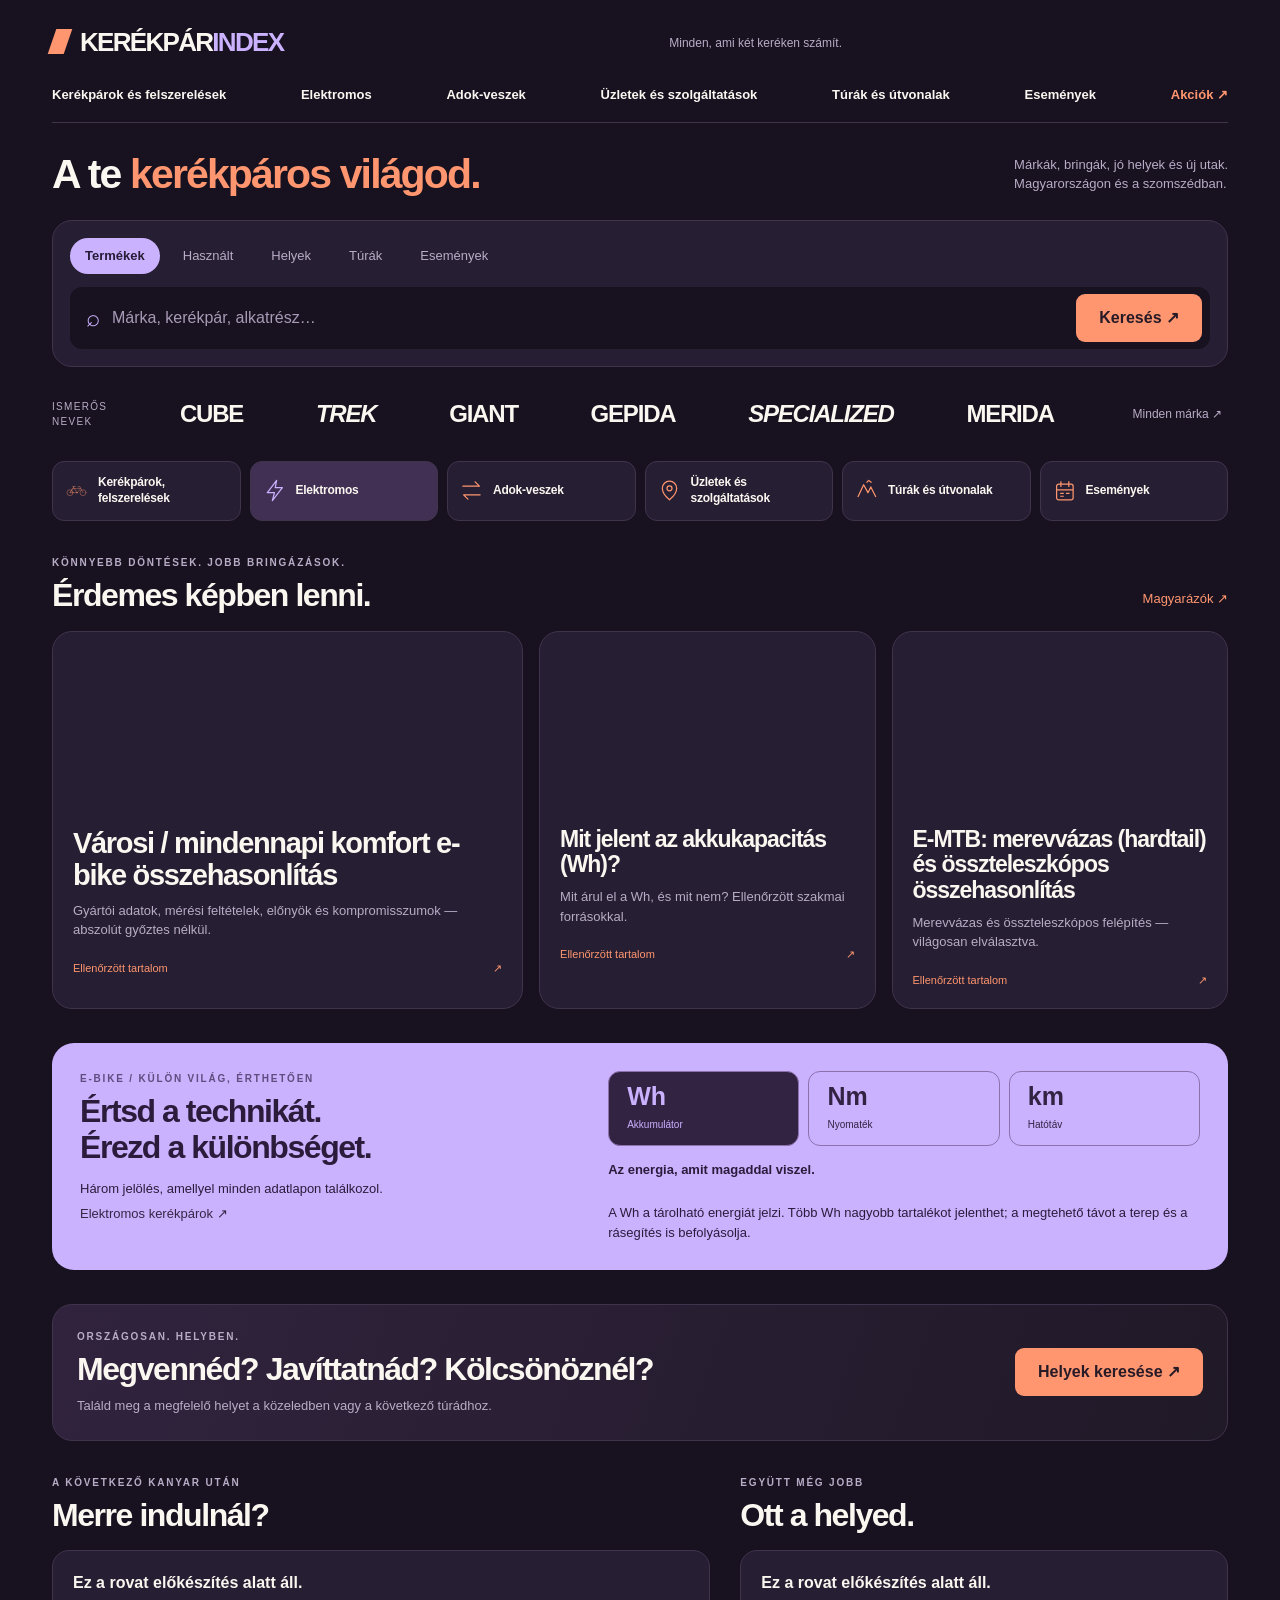
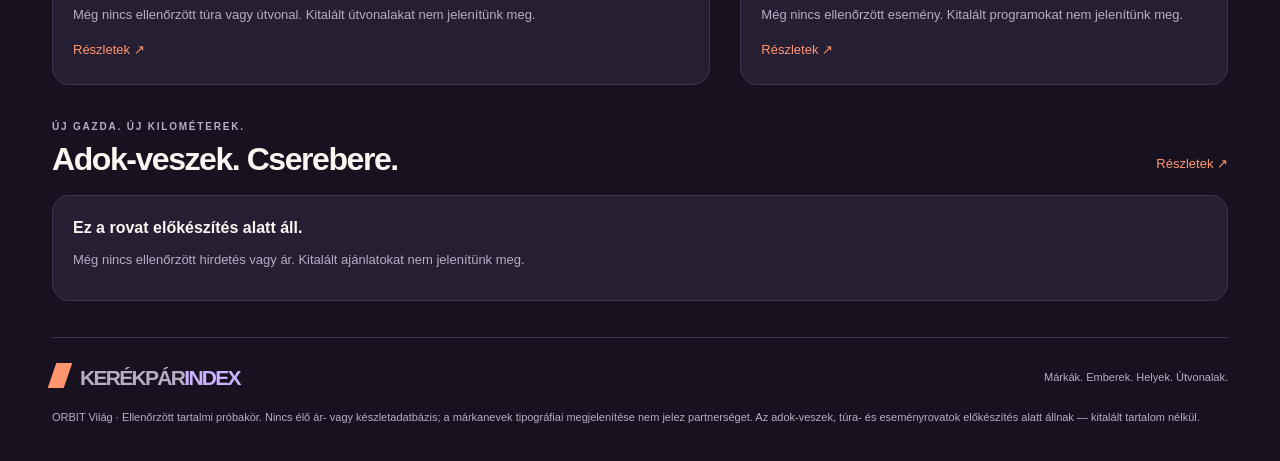
==== commit 59a43440: "Restore full ORBIT Világ navigation and planned-section shells. Show all six gateways and five searc" ====
--- a/index.html
+++ b/index.html
@@ -81,15 +81,6 @@
             <path d="M11 3v8M22 3v8M5 15h23M10 20h5M18 20h5M10 24h5" />
           </g>
         </symbol>
-        <symbol id="book" viewBox="0 0 32 32">
-          <path
-            d="M6 5h9a4 4 0 014 4v18a3 3 0 00-3-3H6zM26 5h-9a4 4 0 00-4 4v18a3 3 0 013-3h10z"
-            fill="none"
-            stroke="currentColor"
-            stroke-width="1.7"
-            stroke-linejoin="round"
-          />
-        </symbol>
       </defs>
     </svg>
 
@@ -113,51 +104,64 @@
       </header>
 
       <nav class="nav" id="nav" aria-label="Fő navigáció">
-        <a href="#markak">Márkák</a>
+        <a href="#results" data-open="brands">Kerékpárok és felszerelések</a>
         <a href="#ebike">Elektromos</a>
-        <a href="#szolgaltatasok">Üzletek és szervizek</a>
-        <a href="#tudastar">Magyarázók</a>
-        <a href="#tudastar" data-open="comparisons">Összehasonlítások</a>
-        <a
-          href="#szolgaltatasok"
-          class="orange"
-          data-open="places"
-          >Helyek keresése ↗</a
-        >
-        <!-- Teljes hatrovatos navigáció: docs/11-ORBIT-VILAG.md -->
-        <a href="#hasznalt" data-planned hidden>Adok-veszek</a>
-        <a href="#turak" data-planned hidden>Túrák</a>
-        <a href="#esemenyek" data-planned hidden>Események</a>
-        <a href="#akciok" data-planned hidden class="orange">Akciók ↗</a>
+        <a href="#hasznalt" data-planned="hasznalt">Adok-veszek</a>
+        <a href="#szolgaltatasok">Üzletek és szolgáltatások</a>
+        <a href="#turak" data-planned="tura">Túrák és útvonalak</a>
+        <a href="#esemenyek" data-planned="esemeny">Események</a>
+        <a href="#results" class="orange" data-planned="akcio">Akciók ↗</a>
       </nav>
 
       <main>
         <section class="intro">
           <h1>A te <span>kerékpáros világod.</span></h1>
           <p>
-            Márkák, modellek, üzletek és érthető magyarázók.<br />
-            Ellenőrzött adatokkal — készletígéret nélkül.
+            Márkák, bringák, jó helyek és új utak.<br />
+            Magyarországon és a szomszédban.
           </p>
         </section>
 
         <section class="finder" aria-label="Keresés">
           <div class="search-tabs" aria-label="Keresési terület">
-            <button class="chip" type="button" data-search="termek" aria-pressed="true">
+            <button
+              class="chip"
+              type="button"
+              data-search="termek"
+              aria-pressed="true"
+            >
               Termékek
             </button>
-            <button class="chip" type="button" data-search="hely" aria-pressed="false">
+            <button
+              class="chip"
+              type="button"
+              data-search="hasznalt"
+              aria-pressed="false"
+            >
+              Használt
+            </button>
+            <button
+              class="chip"
+              type="button"
+              data-search="hely"
+              aria-pressed="false"
+            >
               Helyek
             </button>
-            <button class="chip" type="button" data-search="cikk" aria-pressed="false">
-              Magyarázók
-            </button>
-            <button class="chip" type="button" data-search="hasznalt" data-planned hidden aria-pressed="false">
-              Használt
-            </button>
-            <button class="chip" type="button" data-search="tura" data-planned hidden aria-pressed="false">
+            <button
+              class="chip"
+              type="button"
+              data-search="tura"
+              aria-pressed="false"
+            >
               Túrák
             </button>
-            <button class="chip" type="button" data-search="esemeny" data-planned hidden aria-pressed="false">
+            <button
+              class="chip"
+              type="button"
+              data-search="esemeny"
+              aria-pressed="false"
+            >
               Események
             </button>
           </div>
@@ -167,7 +171,7 @@
             <input
               id="query"
               type="search"
-              placeholder="Márka, kerékpár, település, szerviz…"
+              placeholder="Márka, kerékpár, alkatrész…"
               autocomplete="off"
             />
             <button class="go" type="submit">Keresés ↗</button>
@@ -177,20 +181,27 @@
 
         <section class="brands" id="markak" aria-label="Márkák">
           <span class="brands-label">ISMERŐS<br />NEVEK</span>
-          <div class="brand-list" id="brand-list"></div>
+          <button class="brand" type="button" data-brand="Cube">CUBE</button>
+          <button class="brand" type="button" data-brand="Trek">TREK</button>
+          <button class="brand" type="button" data-brand="Giant">GIANT</button>
+          <button class="brand" type="button" data-brand="Gepida">GEPIDA</button>
+          <button class="brand" type="button" data-brand="Specialized">
+            SPECIALIZED
+          </button>
+          <button class="brand" type="button" data-brand="Merida">MERIDA</button>
           <button class="brand-more" type="button" id="all-brands">
             Minden márka ↗
           </button>
         </section>
 
-        <div class="gateways gateways-live" aria-label="Fő belépők">
+        <div class="gateways" aria-label="Fő belépők">
           <button class="gateway" type="button" data-open="brands">
             <span class="icon" aria-hidden="true"
               ><svg><use href="#bike" /></svg
             ></span>
             <span class="arrow" aria-hidden="true">↗</span>
             <strong>Kerékpárok, felszerelések</strong>
-            <small>Márkák és modellek</small>
+            <small>Márkák és összehasonlítások</small>
           </button>
           <a class="gateway electric" href="#ebike">
             <span class="icon" aria-hidden="true"
@@ -200,30 +211,38 @@
             <strong>Elektromos</strong>
             <small>Technika, érthetően</small>
           </a>
-          <button class="gateway" type="button" data-open="places">
-            <span class="icon" aria-hidden="true"
-              ><svg><use href="#pin" /></svg
-            ></span>
-            <span class="arrow" aria-hidden="true">↗</span>
-            <strong>Üzletek és szervizek</strong>
-            <small>Országos mintapontok</small>
-          </button>
-          <!-- Tervezett kapuk: Adok-veszek, Túrák, Események — docs/11-ORBIT-VILAG.md -->
-          <button class="gateway" type="button" data-planned hidden data-open="planned-hasznalt">
-            <span class="icon"><svg><use href="#swap" /></svg></span>
+          <button class="gateway" type="button" data-planned="hasznalt">
+            <span class="icon" aria-hidden="true"
+              ><svg><use href="#swap" /></svg
+            ></span>
+            <span class="arrow" aria-hidden="true">↗</span>
             <strong>Adok-veszek</strong>
             <small>Eladó, keresett, cserélhető</small>
           </button>
-          <a class="gateway" href="#turak" data-planned hidden>
-            <span class="icon"><svg><use href="#route" /></svg></span>
+          <button class="gateway" type="button" data-open="places">
+            <span class="icon" aria-hidden="true"
+              ><svg><use href="#pin" /></svg
+            ></span>
+            <span class="arrow" aria-hidden="true">↗</span>
+            <strong>Üzletek és szolgáltatások</strong>
+            <small>Szerviz és kölcsönzés is</small>
+          </button>
+          <button class="gateway" type="button" data-planned="tura">
+            <span class="icon" aria-hidden="true"
+              ><svg><use href="#route" /></svg
+            ></span>
+            <span class="arrow" aria-hidden="true">↗</span>
             <strong>Túrák és útvonalak</strong>
             <small>Itthon és a szomszédban</small>
-          </a>
-          <a class="gateway" href="#esemenyek" data-planned hidden>
-            <span class="icon"><svg><use href="#calendar" /></svg></span>
+          </button>
+          <button class="gateway" type="button" data-planned="esemeny">
+            <span class="icon" aria-hidden="true"
+              ><svg><use href="#calendar" /></svg
+            ></span>
+            <span class="arrow" aria-hidden="true">↗</span>
             <strong>Események</strong>
             <small>Versenyek és közös tekerések</small>
-          </a>
+          </button>
         </div>
 
         <section class="results section" id="results" hidden>
@@ -254,18 +273,22 @@
           <div>
             <div class="eyebrow">E-bike / külön világ, érthetően</div>
             <h2>Értsd a technikát.<br />Érezd a különbséget.</h2>
-            <p>Három jelölés, amellyel az adatlapokon találkozol.</p>
+            <p>Három jelölés, amellyel minden adatlapon találkozol.</p>
             <button
               class="text-link"
               type="button"
               data-open="explainers"
               style="color: #392545"
             >
-              Magyarázók és összehasonlítások ↗
+              Elektromos kerékpárok ↗
             </button>
           </div>
           <div>
-            <div class="metric-tabs" role="tablist" aria-label="Paraméter magyarázat">
+            <div
+              class="metric-tabs"
+              role="tablist"
+              aria-label="Paraméter magyarázat"
+            >
               <button
                 class="metric"
                 type="button"
@@ -312,10 +335,10 @@
         <section class="section service-banner" id="szolgaltatasok">
           <div>
             <div class="eyebrow">Országosan. Helyben.</div>
-            <h2>Megvennéd? Javíttatnád?</h2>
+            <h2>Megvennéd? Javíttatnád? Kölcsönöznél?</h2>
             <p>
-              Ellenőrzött üzletek és szervizek a próbakörből. A márka
-              forgalmazása nem modellkészlet-ígéret.
+              Találd meg a megfelelő helyet a közeledben vagy a következő
+              túrádhoz.
             </p>
           </div>
           <button class="go" type="button" data-open="places">
@@ -323,22 +346,75 @@
           </button>
         </section>
 
-        <!-- Tervezett, jelenleg üres rovatok — nem publikálva -->
-        <section class="section" id="hasznalt" data-planned hidden></section>
-        <section class="section" id="turak" data-planned hidden></section>
-        <section class="section" id="esemenyek" data-planned hidden></section>
+        <div class="split section">
+          <section id="turak">
+            <div class="section-head">
+              <div>
+                <div class="eyebrow">A következő kanyar után</div>
+                <h2>Merre indulnál?</h2>
+              </div>
+            </div>
+            <div class="planned-panel">
+              <p><strong>Ez a rovat előkészítés alatt áll.</strong></p>
+              <p class="note">
+                Még nincs ellenőrzött túra vagy útvonal. Kitalált útvonalakat
+                nem jelenítünk meg.
+              </p>
+              <button class="text-link" type="button" data-planned="tura">
+                Részletek ↗
+              </button>
+            </div>
+          </section>
+          <section id="esemenyek">
+            <div class="section-head">
+              <div>
+                <div class="eyebrow">Együtt még jobb</div>
+                <h2>Ott a helyed.</h2>
+              </div>
+            </div>
+            <div class="planned-panel">
+              <p><strong>Ez a rovat előkészítés alatt áll.</strong></p>
+              <p class="note">
+                Még nincs ellenőrzött esemény. Kitalált programokat nem
+                jelenítünk meg.
+              </p>
+              <button class="text-link" type="button" data-planned="esemeny">
+                Részletek ↗
+              </button>
+            </div>
+          </section>
+        </div>
+
+        <section class="section" id="hasznalt">
+          <div class="section-head">
+            <div>
+              <div class="eyebrow">Új gazda. Új kilométerek.</div>
+              <h2>Adok-veszek. Cserebere.</h2>
+            </div>
+            <button class="text-link" type="button" data-planned="hasznalt">
+              Részletek ↗
+            </button>
+          </div>
+          <div class="planned-panel">
+            <p><strong>Ez a rovat előkészítés alatt áll.</strong></p>
+            <p class="note">
+              Még nincs ellenőrzött hirdetés vagy ár. Kitalált ajánlatokat nem
+              jelenítünk meg.
+            </p>
+          </div>
+        </section>
       </main>
 
       <footer>
         <div class="footer-row">
           <a class="logo" href="#">KERÉKPÁR<span>INDEX</span></a>
-          <span>Márkák. Modellek. Helyek. Magyarázók.</span>
+          <span>Márkák. Emberek. Helyek. Útvonalak.</span>
         </div>
         <p>
           ORBIT Világ · Ellenőrzött tartalmi próbakör. Nincs élő ár- vagy
           készletadatbázis; a márkanevek tipográfiai megjelenítése nem jelez
-          partnerséget. A hatrovatos főoldalterv: Adok-veszek, túrák és
-          események későbbi, ellenőrzött tartalommal jelennek meg.
+          partnerséget. Az adok-veszek, túra- és eseményrovatok előkészítés
+          alatt állnak — kitalált tartalom nélkül.
         </p>
       </footer>
     </div>
--- a/css/main.css
+++ b/css/main.css
@@ -23,17 +23,10 @@
 .gateway{min-height:52px}
 }
 
-/* Live site: only content-ready gateways visible */
-.gateways.gateways-live{grid-template-columns:repeat(3,minmax(0,1fr))}
-@media(min-width:651px) and (max-width:900px){
-.gateways.gateways-live{grid-template-columns:repeat(3,minmax(0,1fr))}
-}
-@media(max-width:650px){
-.gateways.gateways-live{grid-template-columns:repeat(2,minmax(0,1fr))}
-}
-
-/* Planned (empty) sections stay out of the published page */
-[data-planned][hidden]{display:none!important}
+/* Planned-section shells (visible, no invented listings) */
+.planned-panel{background:var(--panel);border:1px solid var(--line);border-radius:17px;padding:20px}
+.planned-panel p{color:var(--muted);font-size:13px;margin:0 0 10px}
+.planned-panel strong{color:var(--ink);font-size:16px}
 
 /* Content dialog / lists (from Compact wiring, Világ tokens) */
 dialog{overflow:auto}
@@ -58,9 +51,6 @@
 .place-list{max-height:40vh;overflow:auto}
 #search-message,#result-status{font-size:12px;color:var(--muted);margin:10px 0}
 #search-message .linkish{margin:0 4px}
-.nav a[hidden],.chip[hidden],.gateway[hidden]{display:none!important}
 .story{cursor:pointer}
 .metric-copy strong{display:block;margin-bottom:4px}
-.brand-list{display:contents}
-.brands .brand{background:none}
 
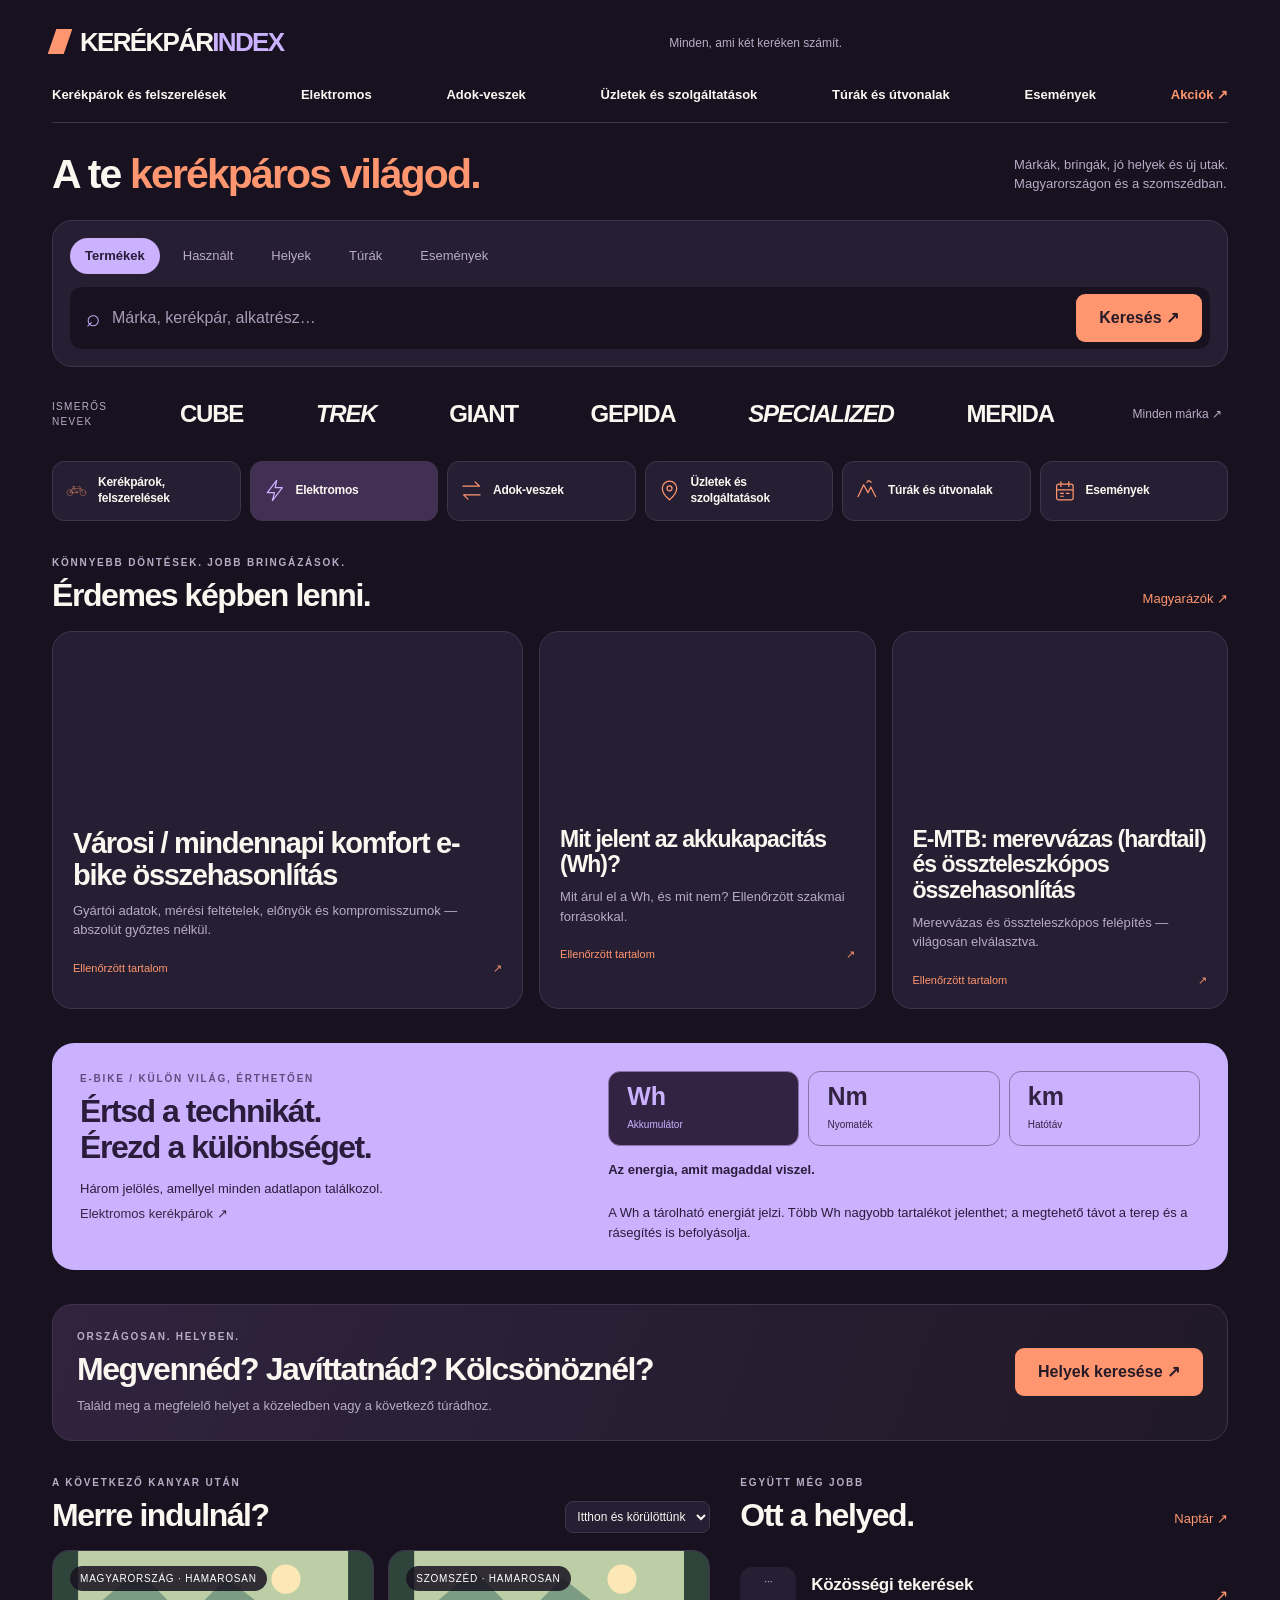
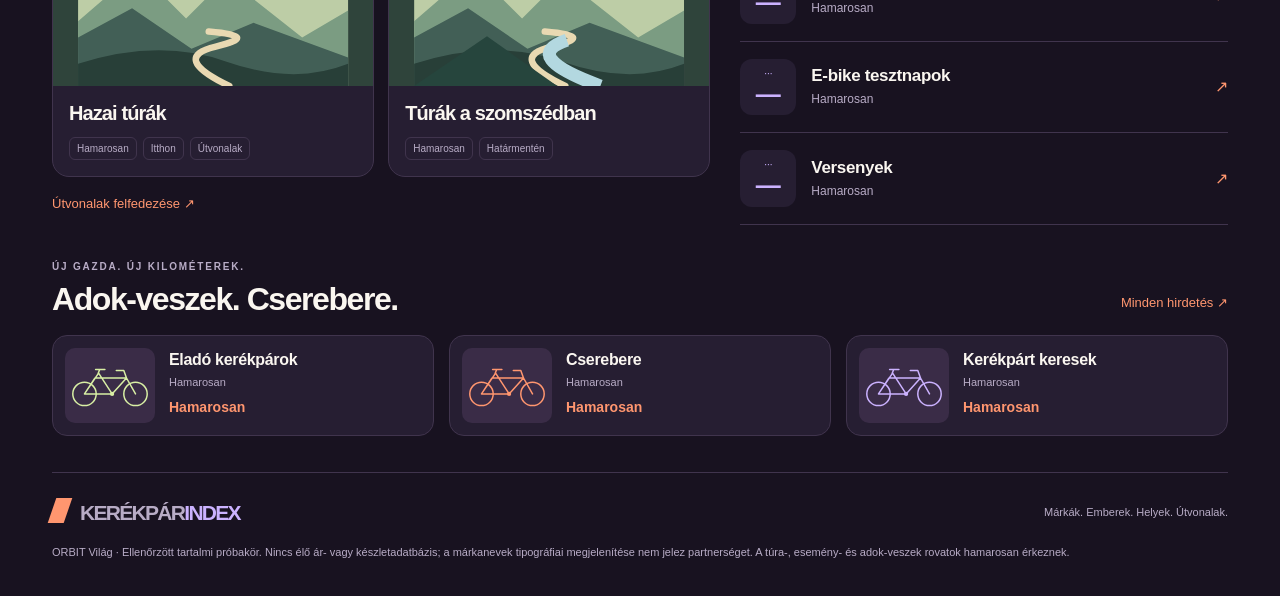
==== commit c4c0bff4: "Restore reference bottom shells with Hamarosan placeholders. Bring back tour cards, event rows, and " ====
--- a/index.html
+++ b/index.html
@@ -80,6 +80,29 @@
             <rect x="5" y="7" width="23" height="22" rx="3" />
             <path d="M11 3v8M22 3v8M5 15h23M10 20h5M18 20h5M10 24h5" />
           </g>
+        </symbol>
+        <symbol id="landscape" viewBox="0 0 500 250">
+          <rect width="500" height="250" fill="#bdcda6" />
+          <circle cx="385" cy="52" r="27" fill="#fce8b7" />
+          <path
+            d="M0 130L110 35l90 90 75-75 140 110 85-50v140H0z"
+            fill="#7b9c82"
+          />
+          <path
+            d="M0 160l100-54 110 75 115-48 175 64v53H0z"
+            fill="#425f56"
+          />
+          <path
+            d="M0 209q150-48 275-4t225 4v41H0z"
+            fill="#283f38"
+          />
+          <path
+            d="M280 250q-110-53-25-73t-13-28"
+            fill="none"
+            stroke="#e9d9b2"
+            stroke-width="12"
+            stroke-linecap="round"
+          />
         </symbol>
       </defs>
     </svg>
@@ -353,17 +376,71 @@
                 <div class="eyebrow">A következő kanyar után</div>
                 <h2>Merre indulnál?</h2>
               </div>
-            </div>
-            <div class="planned-panel">
-              <p><strong>Ez a rovat előkészítés alatt áll.</strong></p>
-              <p class="note">
-                Még nincs ellenőrzött túra vagy útvonal. Kitalált útvonalakat
-                nem jelenítünk meg.
-              </p>
-              <button class="text-link" type="button" data-planned="tura">
-                Részletek ↗
+              <label>
+                <span class="sr-only">Útvonalak országa</span>
+                <select class="filter-select" id="country">
+                  <option value="all">Itthon és körülöttünk</option>
+                  <option value="hu">Magyarország</option>
+                  <option value="at">Ausztria</option>
+                </select>
+              </label>
+            </div>
+            <div class="routes">
+              <button
+                class="route"
+                type="button"
+                data-country="hu"
+                data-planned="tura"
+              >
+                <div class="art">
+                  <svg><use href="#landscape" /></svg>
+                  <span class="tag">MAGYARORSZÁG · HAMAROSAN</span>
+                </div>
+                <div class="story-body">
+                  <h3>Hazai túrák</h3>
+                  <div class="pills">
+                    <span>Hamarosan</span>
+                    <span>Itthon</span>
+                    <span>Útvonalak</span>
+                  </div>
+                </div>
               </button>
-            </div>
+              <button
+                class="route"
+                type="button"
+                data-country="at"
+                data-planned="tura"
+              >
+                <div class="art">
+                  <svg viewBox="0 0 500 250">
+                    <use href="#landscape" />
+                    <path d="M0 250l135-92 130 92" fill="#26453d" />
+                    <path
+                      d="M345 250q-150-55-62-85"
+                      stroke="#b3d8e0"
+                      stroke-width="24"
+                      fill="none"
+                    />
+                  </svg>
+                  <span class="tag">SZOMSZÉD · HAMAROSAN</span>
+                </div>
+                <div class="story-body">
+                  <h3>Túrák a szomszédban</h3>
+                  <div class="pills">
+                    <span>Hamarosan</span>
+                    <span>Határmentén</span>
+                  </div>
+                </div>
+              </button>
+            </div>
+            <button
+              class="text-link"
+              type="button"
+              style="margin-top: 12px"
+              data-planned="tura"
+            >
+              Útvonalak felfedezése ↗
+            </button>
           </section>
           <section id="esemenyek">
             <div class="section-head">
@@ -371,17 +448,34 @@
                 <div class="eyebrow">Együtt még jobb</div>
                 <h2>Ott a helyed.</h2>
               </div>
-            </div>
-            <div class="planned-panel">
-              <p><strong>Ez a rovat előkészítés alatt áll.</strong></p>
-              <p class="note">
-                Még nincs ellenőrzött esemény. Kitalált programokat nem
-                jelenítünk meg.
-              </p>
               <button class="text-link" type="button" data-planned="esemeny">
-                Részletek ↗
+                Naptár ↗
               </button>
             </div>
+            <button class="event" type="button" data-planned="esemeny">
+              <span class="date" aria-hidden="true">···<strong>—</strong></span>
+              <span>
+                <h3>Közösségi tekerések</h3>
+                <p>Hamarosan</p>
+              </span>
+              <span class="arrow" aria-hidden="true">↗</span>
+            </button>
+            <button class="event" type="button" data-planned="esemeny">
+              <span class="date" aria-hidden="true">···<strong>—</strong></span>
+              <span>
+                <h3>E-bike tesztnapok</h3>
+                <p>Hamarosan</p>
+              </span>
+              <span class="arrow" aria-hidden="true">↗</span>
+            </button>
+            <button class="event" type="button" data-planned="esemeny">
+              <span class="date" aria-hidden="true">···<strong>—</strong></span>
+              <span>
+                <h3>Versenyek</h3>
+                <p>Hamarosan</p>
+              </span>
+              <span class="arrow" aria-hidden="true">↗</span>
+            </button>
           </section>
         </div>
 
@@ -392,15 +486,43 @@
               <h2>Adok-veszek. Cserebere.</h2>
             </div>
             <button class="text-link" type="button" data-planned="hasznalt">
-              Részletek ↗
-            </button>
-          </div>
-          <div class="planned-panel">
-            <p><strong>Ez a rovat előkészítés alatt áll.</strong></p>
-            <p class="note">
-              Még nincs ellenőrzött hirdetés vagy ár. Kitalált ajánlatokat nem
-              jelenítünk meg.
-            </p>
+              Minden hirdetés ↗
+            </button>
+          </div>
+          <div class="used-grid">
+            <button class="used" type="button" data-planned="hasznalt">
+              <span class="used-art"
+                ><svg style="color: #d8efa4">
+                  <use href="#bike" /></svg
+              ></span>
+              <span>
+                <h3>Eladó kerékpárok</h3>
+                <p>Hamarosan</p>
+                <strong>Hamarosan</strong>
+              </span>
+            </button>
+            <button class="used" type="button" data-planned="hasznalt">
+              <span class="used-art"
+                ><svg style="color: #ff966f">
+                  <use href="#bike" /></svg
+              ></span>
+              <span>
+                <h3>Cserebere</h3>
+                <p>Hamarosan</p>
+                <strong>Hamarosan</strong>
+              </span>
+            </button>
+            <button class="used" type="button" data-planned="hasznalt">
+              <span class="used-art"
+                ><svg style="color: #cbb2ff">
+                  <use href="#bike" /></svg
+              ></span>
+              <span>
+                <h3>Kerékpárt keresek</h3>
+                <p>Hamarosan</p>
+                <strong>Hamarosan</strong>
+              </span>
+            </button>
           </div>
         </section>
       </main>
@@ -413,8 +535,8 @@
         <p>
           ORBIT Világ · Ellenőrzött tartalmi próbakör. Nincs élő ár- vagy
           készletadatbázis; a márkanevek tipográfiai megjelenítése nem jelez
-          partnerséget. Az adok-veszek, túra- és eseményrovatok előkészítés
-          alatt állnak — kitalált tartalom nélkül.
+          partnerséget. A túra-, esemény- és adok-veszek rovatok hamarosan
+          érkeznek.
         </p>
       </footer>
     </div>
--- a/css/main.css
+++ b/css/main.css
@@ -22,11 +22,6 @@
 .gateways{grid-template-columns:repeat(3,minmax(0,1fr))}
 .gateway{min-height:52px}
 }
-
-/* Planned-section shells (visible, no invented listings) */
-.planned-panel{background:var(--panel);border:1px solid var(--line);border-radius:17px;padding:20px}
-.planned-panel p{color:var(--muted);font-size:13px;margin:0 0 10px}
-.planned-panel strong{color:var(--ink);font-size:16px}
 
 /* Content dialog / lists (from Compact wiring, Világ tokens) */
 dialog{overflow:auto}
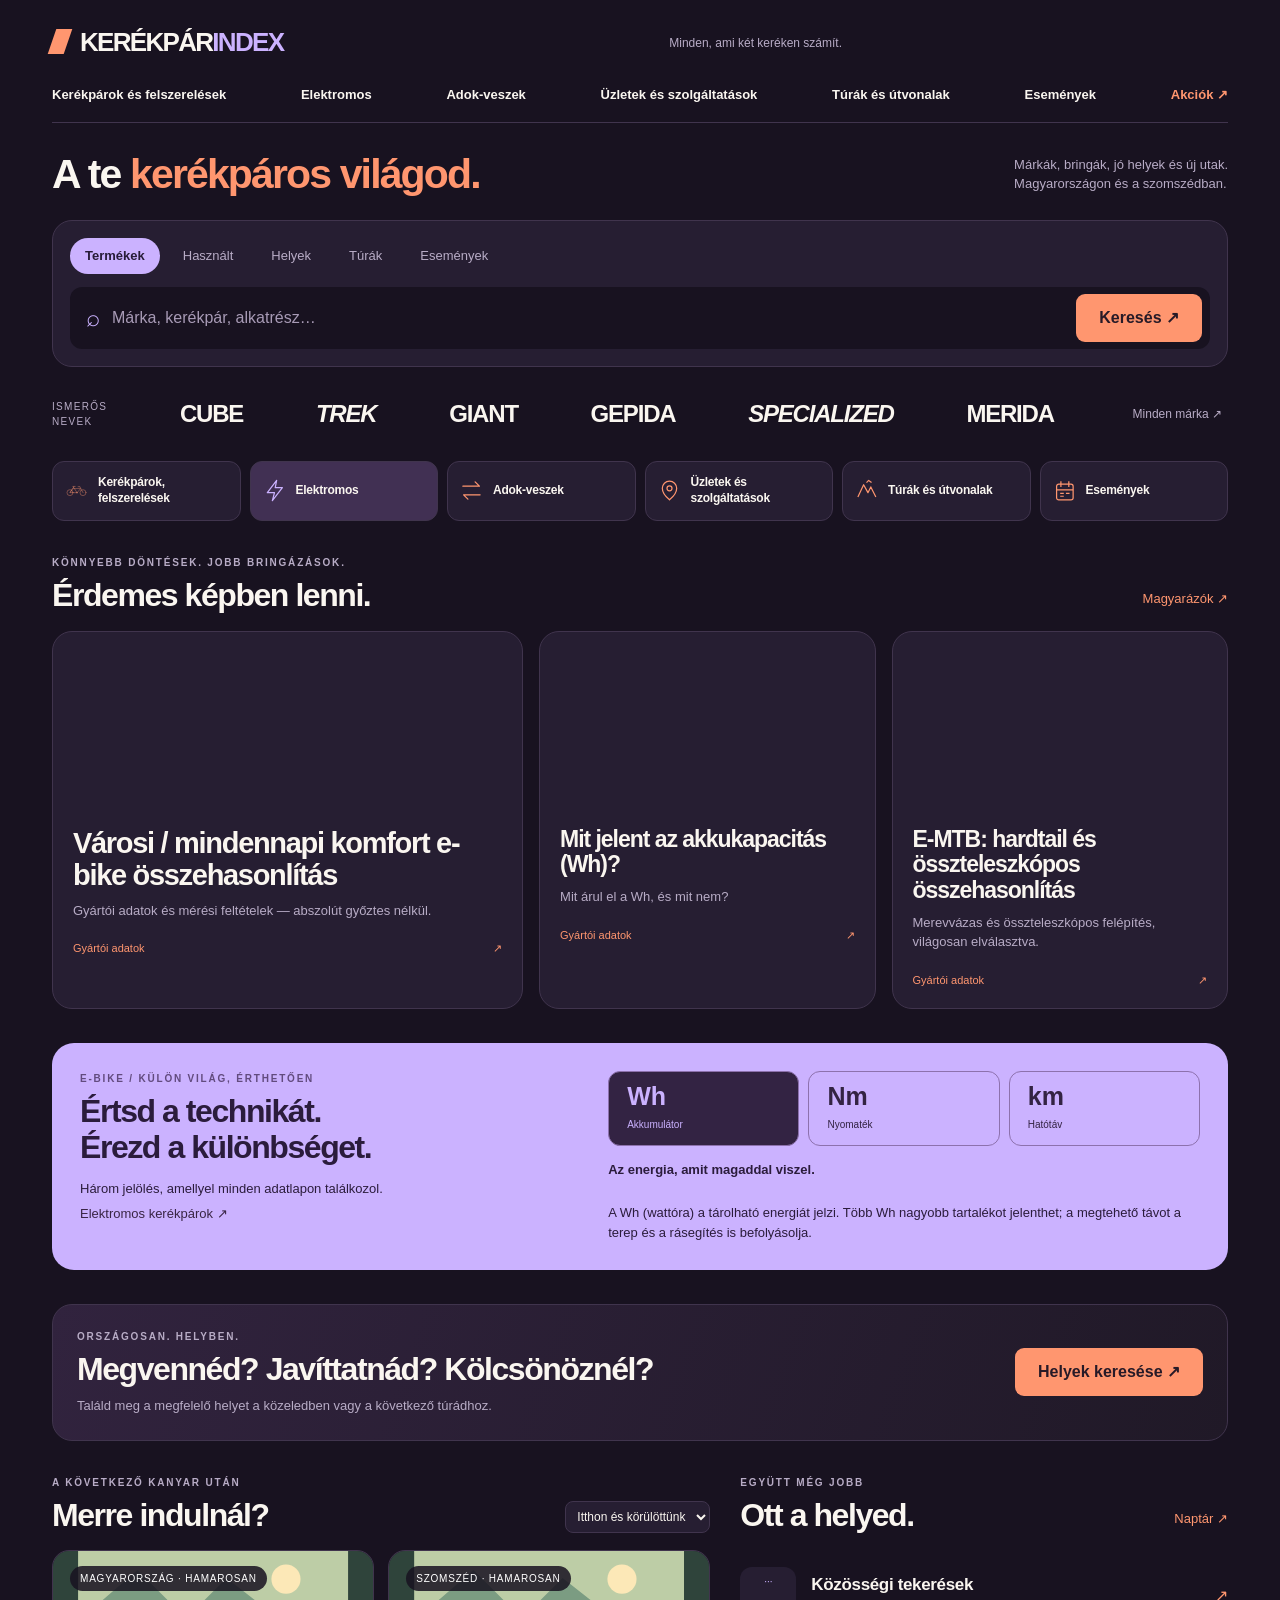
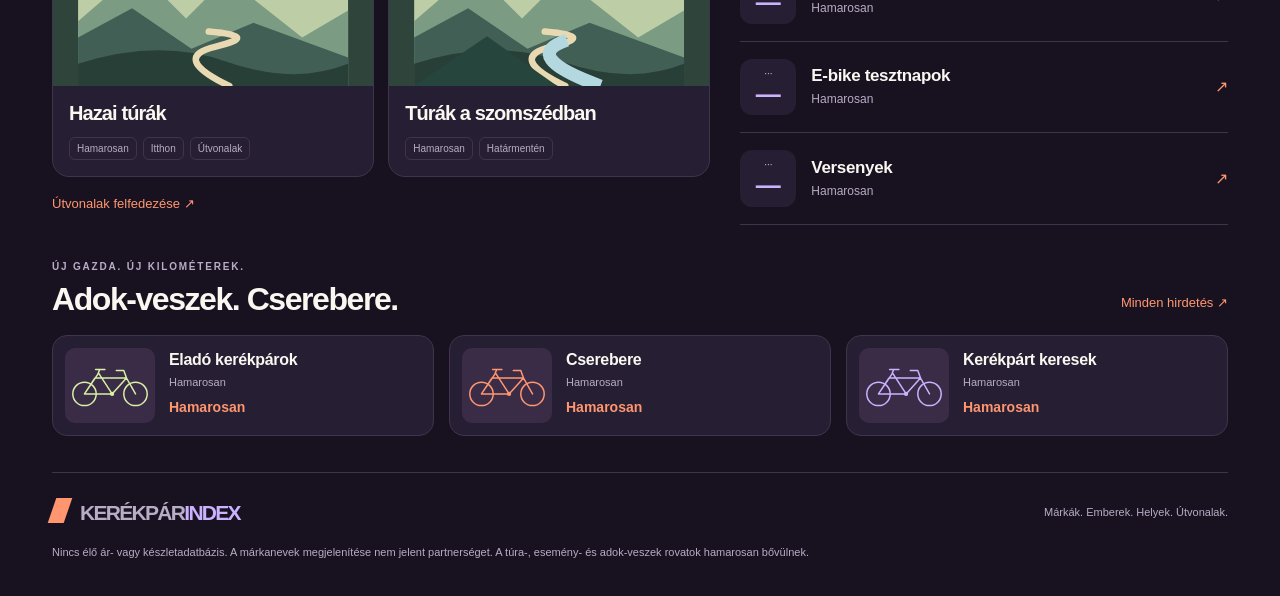
==== commit 3a6800da: "Edit visitor-facing copy across the live content surface. Replace research and developer phrasing wi" ====
--- a/index.html
+++ b/index.html
@@ -348,8 +348,8 @@
             </div>
             <div class="metric-copy" id="metric-copy" aria-live="polite">
               <strong>Az energia, amit magaddal viszel.</strong><br />
-              A Wh a tárolható energiát jelzi. Több Wh nagyobb tartalékot
-              jelenthet; a megtehető távot a terep és a rásegítés is
+              A Wh (wattóra) a tárolható energiát jelzi. Több Wh nagyobb
+              tartalékot jelenthet; a megtehető távot a terep és a rásegítés is
               befolyásolja.
             </div>
           </div>
@@ -533,10 +533,9 @@
           <span>Márkák. Emberek. Helyek. Útvonalak.</span>
         </div>
         <p>
-          ORBIT Világ · Ellenőrzött tartalmi próbakör. Nincs élő ár- vagy
-          készletadatbázis; a márkanevek tipográfiai megjelenítése nem jelez
-          partnerséget. A túra-, esemény- és adok-veszek rovatok hamarosan
-          érkeznek.
+          Nincs élő ár- vagy készletadatbázis. A márkanevek megjelenítése nem
+          jelent partnerséget. A túra-, esemény- és adok-veszek rovatok
+          hamarosan bővülnek.
         </p>
       </footer>
     </div>
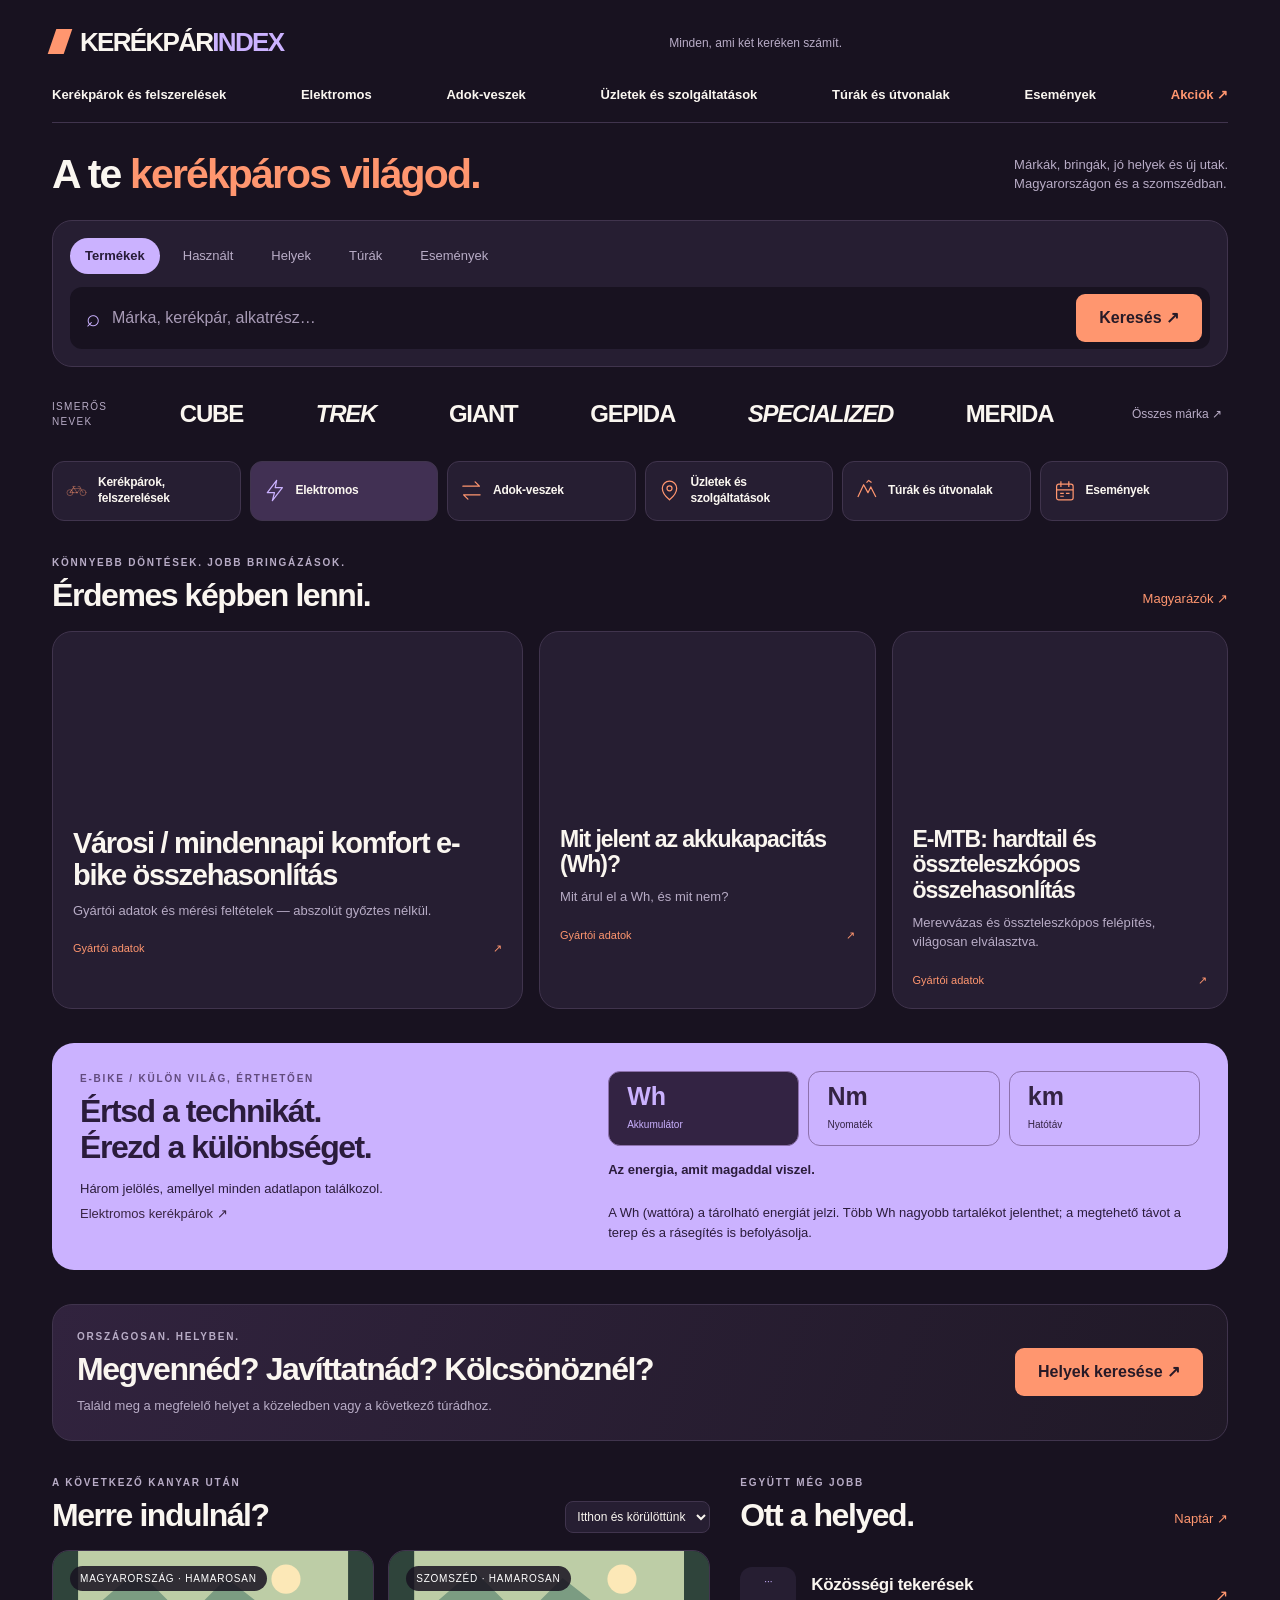
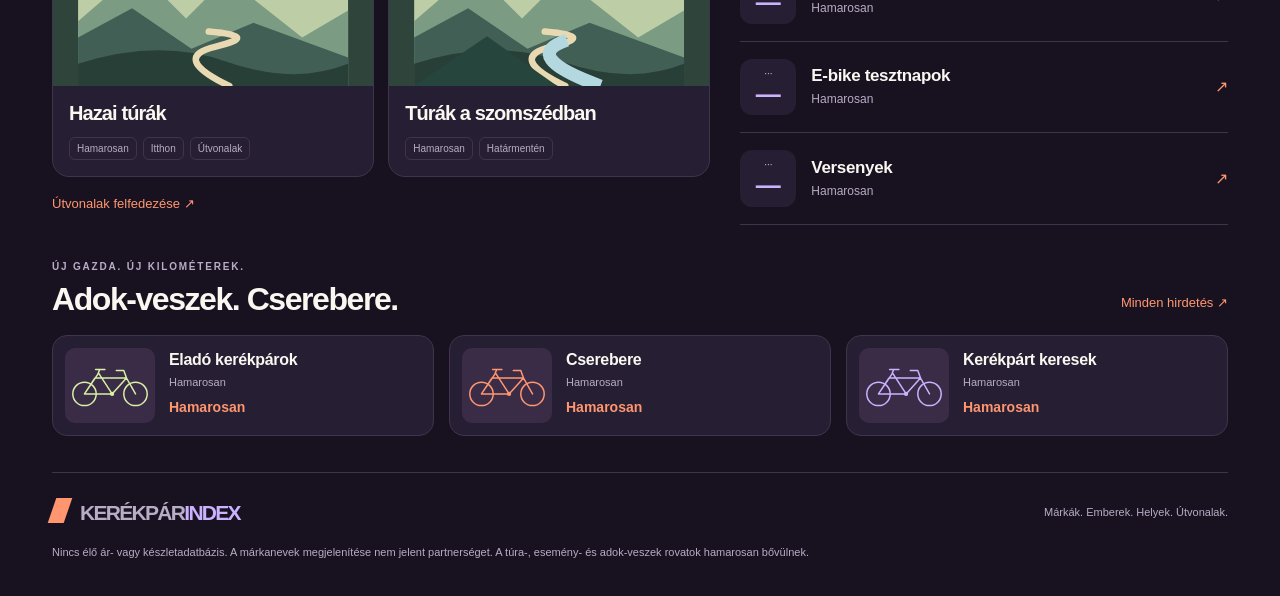
==== commit c2a35e8e: "Enrich verified brand and shop sheets; restore mobile all-brands link. Surface opening hours and ema" ====
--- a/index.html
+++ b/index.html
@@ -213,7 +213,7 @@
           </button>
           <button class="brand" type="button" data-brand="Merida">MERIDA</button>
           <button class="brand-more" type="button" id="all-brands">
-            Minden márka ↗
+            Összes márka ↗
           </button>
         </section>
 
--- a/css/main.css
+++ b/css/main.css
@@ -5,7 +5,7 @@
 :root{--bg:#181220;--panel:#261e32;--line:#40344d;--ink:#faf6f0;--muted:#b8acc6;--orange:#ff966f;--lav:#cbb2ff;--lime:#d8efa4}*{box-sizing:border-box}body{margin:0;background:var(--bg);color:var(--ink);font:16px/1.5 Arial,Helvetica,sans-serif}button,input,select{font:inherit}button,a,input,select{-webkit-tap-highlight-color:transparent}button,a{touch-action:manipulation}button{cursor:pointer}a{color:inherit;text-decoration:none}button{color:inherit}button:focus-visible,a:focus-visible,input:focus-visible,select:focus-visible{outline:3px solid var(--orange);outline-offset:4px}button{border:0}svg{display:block;width:100%;height:100%}h1,h2,h3,p{margin:0}h1,h2,h3{line-height:1.12;letter-spacing:-.045em}h1{font-size:clamp(25px,3.2vw,43px)}h2{font-size:clamp(25px,2.5vw,34px)}h3{font-size:23px}.wrap{max-width:1240px;margin:auto;padding:0 32px}.demo{background:#cbb2ff;color:#241932;font-size:11px;text-align:center;letter-spacing:.11em;padding:6px 16px;text-transform:uppercase}.header{display:flex;align-items:center;justify-content:space-between;gap:20px;padding:23px 0}.logo{font-size:26px;font-weight:850;letter-spacing:-1.7px;white-space:nowrap}.logo span{color:var(--lav)}.logo:before{content:'';display:inline-block;width:16px;height:25px;background:var(--orange);transform:skew(-19deg);margin-right:12px;vertical-align:-3px}.header-note{color:var(--muted);font-size:12px}.header-actions{display:flex;gap:12px;align-items:center}.small-btn{background:transparent;border:1px solid var(--line);border-radius:30px;padding:9px 17px;font-size:13px}.menu-btn{display:none}.nav{display:flex;justify-content:space-between;gap:15px;padding:0 0 17px;border-bottom:1px solid var(--line);font-size:13px;font-weight:bold}.nav a:hover{color:var(--orange)}.orange{color:var(--orange)}.intro{display:flex;justify-content:space-between;gap:20px;align-items:center;padding:29px 0 23px}.intro h1 span{color:var(--orange)}.intro p{font-size:13px;color:var(--muted);max-width:280px}.finder{background:var(--panel);border:1px solid var(--line);border-radius:20px;padding:17px}.search-tabs{display:flex;gap:8px;flex-wrap:wrap;margin-bottom:13px}.chip{background:transparent;border:1px solid transparent;border-radius:30px;padding:7px 14px;color:var(--muted);font-size:13px}.chip[aria-pressed=true]{background:var(--lav);color:#271c38;font-weight:bold}.search-row{display:flex;align-items:center;gap:12px;background:var(--bg);padding:7px 8px 7px 16px;border-radius:12px}.search-row input{width:100%;min-width:0;background:transparent;border:0;color:var(--ink);padding:10px 0;outline-offset:0}.search-row input::placeholder{color:#a89bb6}.go{background:var(--orange);border-radius:9px;padding:12px 23px;color:#271a27;font-weight:bold;white-space:nowrap}.search-icon{font-size:24px;color:var(--lav)}.brands{display:flex;align-items:center;justify-content:space-between;gap:20px;padding:23px 0}.brands-label{font-size:10px;color:var(--muted);letter-spacing:.13em;max-width:80px}.brand{font-size:24px;font-weight:900;letter-spacing:-1.2px;background:none;padding:6px 0}.brand:nth-of-type(2),.brand:nth-of-type(5){font-style:italic}.brand:hover{color:var(--orange)}.brand-more{font-size:12px;color:var(--muted);background:none}.gateways{display:grid;grid-template-columns:repeat(6,1fr);gap:10px;margin:0 0 34px}.gateway{text-align:left;background:var(--panel);border:1px solid var(--line);border-radius:16px;padding:17px 14px;position:relative;transition:background .2s,transform .2s}.gateway:hover{background:#39294b;transform:translateY(-3px)}.gateway .icon{width:28px;height:28px;color:var(--orange);margin-bottom:16px}.gateway strong{display:block;font-size:14px;letter-spacing:-.03em}.gateway small{font-size:11px;color:var(--muted)}.gateway .arrow{position:absolute;top:17px;right:14px;color:var(--muted)}.gateway.electric{background:#413053}.gateway.electric .icon{color:var(--lav)}.section{margin:34px 0}.section-head{display:flex;justify-content:space-between;align-items:end;gap:16px;margin-bottom:17px}.eyebrow{color:var(--muted);font-size:10px;font-weight:bold;letter-spacing:.18em;margin-bottom:8px;text-transform:uppercase}.text-link{background:none;color:var(--orange);font-size:13px;padding:5px 0;white-space:nowrap}.stories{display:grid;grid-template-columns:1.4fr 1fr 1fr;gap:16px}.story{background:var(--panel);border:1px solid var(--line);border-radius:20px;overflow:hidden;text-align:left;padding:0;display:flex;flex-direction:column}.art{height:175px;position:relative;overflow:hidden;background:#423051}.art.coral{background:#fa9474}.art.lav{background:var(--lav)}.art .tag{position:absolute;left:17px;top:15px;background:#181220d9;color:#fff;font-size:10px;padding:5px 10px;border-radius:20px;letter-spacing:.08em}.art svg{position:absolute;inset:0}.story-body{padding:20px}.story-body p{color:var(--muted);font-size:13px;margin-top:9px}.story-body .meta{display:flex;justify-content:space-between;color:var(--orange);font-size:11px;margin-top:20px}.story.featured h3{font-size:29px}.electric-band{display:grid;grid-template-columns:1fr 1.2fr;gap:35px;border-radius:22px;background:var(--lav);color:#2b1c3c;padding:28px}.electric-band .eyebrow{color:#624b7e}.electric-band p{font-size:13px;margin-top:13px}.metric-tabs{display:flex;gap:9px;margin-bottom:14px}.metric{background:transparent;color:#332343;border:1px solid #8d71ad;padding:10px 18px;border-radius:12px;text-align:left;flex:1}.metric strong{font-size:25px;display:block;line-height:1.15}.metric small{font-size:10px}.metric[aria-pressed=true]{background:#332343;color:var(--lav)}.metric-copy{font-size:13px;line-height:1.5;min-height:65px}.split{display:grid;grid-template-columns:1.35fr 1fr;gap:30px}.routes{display:grid;grid-template-columns:1fr 1fr;gap:14px}.route{padding:0;text-align:left;background:var(--panel);border:1px solid var(--line);border-radius:17px;overflow:hidden}.route .art{height:135px;background:#2f443b}.route .story-body{padding:16px}.route h3{font-size:20px}.pills{display:flex;gap:6px;flex-wrap:wrap;margin-top:12px}.pills span{border:1px solid var(--line);padding:3px 7px;border-radius:6px;font-size:10px;color:var(--muted)}.event{display:flex;text-align:left;align-items:center;gap:15px;padding:17px 0;border-bottom:1px solid var(--line);background:none;width:100%}.date{background:var(--panel);border-radius:12px;width:56px;flex-shrink:0;padding:7px;text-align:center;color:var(--lav);font-size:10px}.date strong{font-size:25px;display:block;line-height:1.1}.event h3{font-size:17px;letter-spacing:-.02em}.event p{font-size:12px;color:var(--muted);margin-top:5px}.event .arrow{margin-left:auto;color:var(--orange)}.service-banner{background:linear-gradient(110deg,#31233e,#201927);border:1px solid var(--line);border-radius:20px;padding:24px;display:flex;justify-content:space-between;align-items:center;gap:20px}.service-banner p{color:var(--muted);font-size:13px;margin-top:8px}.service-banner .go{display:inline-block}.used-grid{display:grid;grid-template-columns:repeat(3,1fr);gap:15px}.used{display:flex;align-items:center;gap:14px;background:var(--panel);border:1px solid var(--line);border-radius:15px;padding:12px;text-align:left}.used-art{width:90px;height:75px;border-radius:10px;background:#3a2c47;flex-shrink:0}.used h3{font-size:16px;letter-spacing:-.02em}.used p{font-size:11px;color:var(--muted);margin:5px 0}.used strong{font-size:14px;color:var(--orange)}footer{border-top:1px solid var(--line);padding:24px 0 35px;margin-top:36px;color:var(--muted);font-size:11px}.footer-row{display:flex;align-items:center;justify-content:space-between;gap:20px;margin-bottom:16px}footer .logo{font-size:21px}.note{font-size:10px;color:var(--muted);margin-top:12px}.results{scroll-margin-top:20px}.results[hidden]{display:none}.results-top{display:flex;gap:12px;align-items:center;justify-content:space-between;margin-bottom:14px}.results-grid{display:grid;grid-template-columns:repeat(3,1fr);gap:12px}.result{background:var(--panel);border:1px solid var(--line);border-radius:14px;padding:19px;text-align:left}.result h3{font-size:20px;margin:8px 0}.result p{font-size:13px;color:var(--muted)}.result small{color:var(--orange)}.close-inline{background:none;border:1px solid var(--line);padding:6px 12px;border-radius:20px}.filter-select{background:var(--panel);color:var(--ink);border:1px solid var(--line);border-radius:8px;padding:7px;font-size:12px;max-width:170px}dialog{border:1px solid var(--line);border-radius:22px;background:var(--panel);color:var(--ink);padding:28px;width:calc(100% - 32px);max-width:600px;max-height:85vh}dialog::backdrop{background:#0d0815b8;backdrop-filter:blur(5px)}dialog h2{margin:17px 0}dialog p{color:var(--muted);margin:13px 0}dialog .close-dialog{float:right;background:var(--bg);border-radius:50%;width:38px;height:38px;font-size:21px}dialog .dialog-links{display:flex;gap:9px;flex-wrap:wrap;margin-top:23px}dialog .dialog-links button{background:var(--lav);color:#2b1c3c;border-radius:20px;padding:9px 15px}.sr-only{position:absolute;width:1px;height:1px;overflow:hidden;clip:rect(0,0,0,0)}
 @media(min-width:1500px){.wrap{max-width:1340px}.art{height:195px}}
 @media(max-width:1000px){.header-note{display:none}.nav{font-size:11px;gap:10px}.gateways{grid-template-columns:repeat(3,1fr)}.gateway .icon{margin-bottom:10px}.stories{grid-template-columns:1fr 1fr}.story.featured{grid-column:span 2;display:grid;grid-template-columns:1fr 1fr}.story.featured .art{height:100%;min-height:210px}.split{gap:20px;grid-template-columns:1fr}.used-grid{grid-template-columns:1fr 1fr}.used:last-child{display:none}.brands{gap:12px}.brand{font-size:20px}.brands-label{display:none}}
-@media(max-width:650px){.wrap{padding:0 17px}.demo{font-size:9px;padding:5px 12px;letter-spacing:.07em}.header{padding:17px 0}.logo{font-size:22px;letter-spacing:-1.5px}.logo:before{width:12px;height:21px;margin-right:8px}.header-actions .small-btn{display:none}.menu-btn{display:block;background:var(--panel);border:1px solid var(--line);border-radius:9px;width:37px;height:37px;font-size:19px}.nav{display:none}.nav.open{display:grid;grid-template-columns:1fr 1fr;gap:0;padding:0 0 12px;font-size:12px}.nav a{padding:12px 5px}.intro{padding:13px 0 18px;display:block}.intro h1{font-size:28px;max-width:340px;line-height:1.06}.intro p{font-size:12px;margin-top:9px;max-width:none}.finder{padding:10px;border-radius:15px}.search-tabs{gap:1px;justify-content:space-between;margin-bottom:8px}.chip{padding:7px 8px;font-size:11px}.search-row{padding:5px 5px 5px 10px;gap:7px}.search-row input{font-size:12px}.search-icon{font-size:19px}.go{padding:12px 13px;font-size:12px}.brands{display:grid;grid-template-columns:repeat(3,1fr);gap:1px 16px;padding:13px 0}.brand{font-size:22px;padding:6px 0}.brand-more{display:none}.gateways{grid-template-columns:repeat(2,1fr);gap:8px;margin-bottom:26px}.gateway{padding:12px 13px;min-height:82px;display:grid;grid-template-columns:26px 1fr;column-gap:10px;align-items:center}.gateway .icon{width:25px;height:25px;margin:0;grid-row:span 2}.gateway strong{font-size:13px;align-self:end;padding-right:7px}.gateway small{font-size:10px;align-self:start}.gateway .arrow{top:8px;right:8px;font-size:10px}.section{margin:27px 0}.section-head{margin-bottom:13px}.eyebrow{font-size:9px;letter-spacing:.13em;margin-bottom:6px}h2{font-size:25px}.text-link{font-size:11px}.stories{gap:10px}.story.featured{grid-column:span 2;display:block}.story.featured .art{height:150px;min-height:0}.story.featured h3{font-size:25px}.art{height:115px}.art .tag{left:10px;top:10px;font-size:8px;padding:4px 7px}.story-body{padding:13px}.story h3{font-size:18px}.story-body p{font-size:12px}.story-body .meta{margin-top:13px;font-size:10px}.electric-band{display:block;padding:20px;border-radius:18px}.electric-band h2{font-size:27px}.electric-band>div>p{margin:10px 0 18px}.metric{padding:9px 12px}.metric strong{font-size:25px}.metric-copy{min-height:90px}.split{gap:25px}.route .art{height:110px}.routes{gap:10px}.route .story-body{padding:12px}.route h3{font-size:18px}.pills{gap:4px}.pills span{font-size:9px;padding:3px 5px}.filter-select{font-size:11px;max-width:130px}.service-banner{display:block;padding:20px}.service-banner h2{font-size:24px}.service-banner .go{margin-top:16px}.used-grid{grid-template-columns:1fr}.used:last-child{display:flex}.used-art{width:95px}.footer-row{display:block}.footer-row>span{display:block;margin-top:12px}.results-grid{grid-template-columns:1fr}.results-top h2{font-size:21px}dialog{padding:20px}}
+@media(max-width:650px){.wrap{padding:0 17px}.demo{font-size:9px;padding:5px 12px;letter-spacing:.07em}.header{padding:17px 0}.logo{font-size:22px;letter-spacing:-1.5px}.logo:before{width:12px;height:21px;margin-right:8px}.header-actions .small-btn{display:none}.menu-btn{display:block;background:var(--panel);border:1px solid var(--line);border-radius:9px;width:37px;height:37px;font-size:19px}.nav{display:none}.nav.open{display:grid;grid-template-columns:1fr 1fr;gap:0;padding:0 0 12px;font-size:12px}.nav a{padding:12px 5px}.intro{padding:13px 0 18px;display:block}.intro h1{font-size:28px;max-width:340px;line-height:1.06}.intro p{font-size:12px;margin-top:9px;max-width:none}.finder{padding:10px;border-radius:15px}.search-tabs{gap:1px;justify-content:space-between;margin-bottom:8px}.chip{padding:7px 8px;font-size:11px}.search-row{padding:5px 5px 5px 10px;gap:7px}.search-row input{font-size:12px}.search-icon{font-size:19px}.go{padding:12px 13px;font-size:12px}.brands{display:grid;grid-template-columns:repeat(3,1fr);gap:1px 16px;padding:13px 0}.brand{font-size:22px;padding:6px 0}.brand-more{display:block;grid-column:1/-1;justify-self:start;margin-top:6px;padding:10px 0;min-height:44px;font-size:13px;color:var(--muted);text-align:left;background:none}.brand-more:hover{color:var(--orange)}.gateways{grid-template-columns:repeat(2,1fr);gap:8px;margin-bottom:26px}.gateway{padding:12px 13px;min-height:82px;display:grid;grid-template-columns:26px 1fr;column-gap:10px;align-items:center}.gateway .icon{width:25px;height:25px;margin:0;grid-row:span 2}.gateway strong{font-size:13px;align-self:end;padding-right:7px}.gateway small{font-size:10px;align-self:start}.gateway .arrow{top:8px;right:8px;font-size:10px}.section{margin:27px 0}.section-head{margin-bottom:13px}.eyebrow{font-size:9px;letter-spacing:.13em;margin-bottom:6px}h2{font-size:25px}.text-link{font-size:11px}.stories{gap:10px}.story.featured{grid-column:span 2;display:block}.story.featured .art{height:150px;min-height:0}.story.featured h3{font-size:25px}.art{height:115px}.art .tag{left:10px;top:10px;font-size:8px;padding:4px 7px}.story-body{padding:13px}.story h3{font-size:18px}.story-body p{font-size:12px}.story-body .meta{margin-top:13px;font-size:10px}.electric-band{display:block;padding:20px;border-radius:18px}.electric-band h2{font-size:27px}.electric-band>div>p{margin:10px 0 18px}.metric{padding:9px 12px}.metric strong{font-size:25px}.metric-copy{min-height:90px}.split{gap:25px}.route .art{height:110px}.routes{gap:10px}.route .story-body{padding:12px}.route h3{font-size:18px}.pills{gap:4px}.pills span{font-size:9px;padding:3px 5px}.filter-select{font-size:11px;max-width:130px}.service-banner{display:block;padding:20px}.service-banner h2{font-size:24px}.service-banner .go{margin-top:16px}.used-grid{grid-template-columns:1fr}.used:last-child{display:flex}.used-art{width:95px}.footer-row{display:block}.footer-row>span{display:block;margin-top:12px}.results-grid{grid-template-columns:1fr}.results-top h2{font-size:21px}dialog{padding:20px}}
 @media(prefers-reduced-motion:reduce){*{transition:none!important;scroll-behavior:auto!important}}
 
 /* Desktop category strip: compact, explicitly sized icons. Mobile unchanged. */
